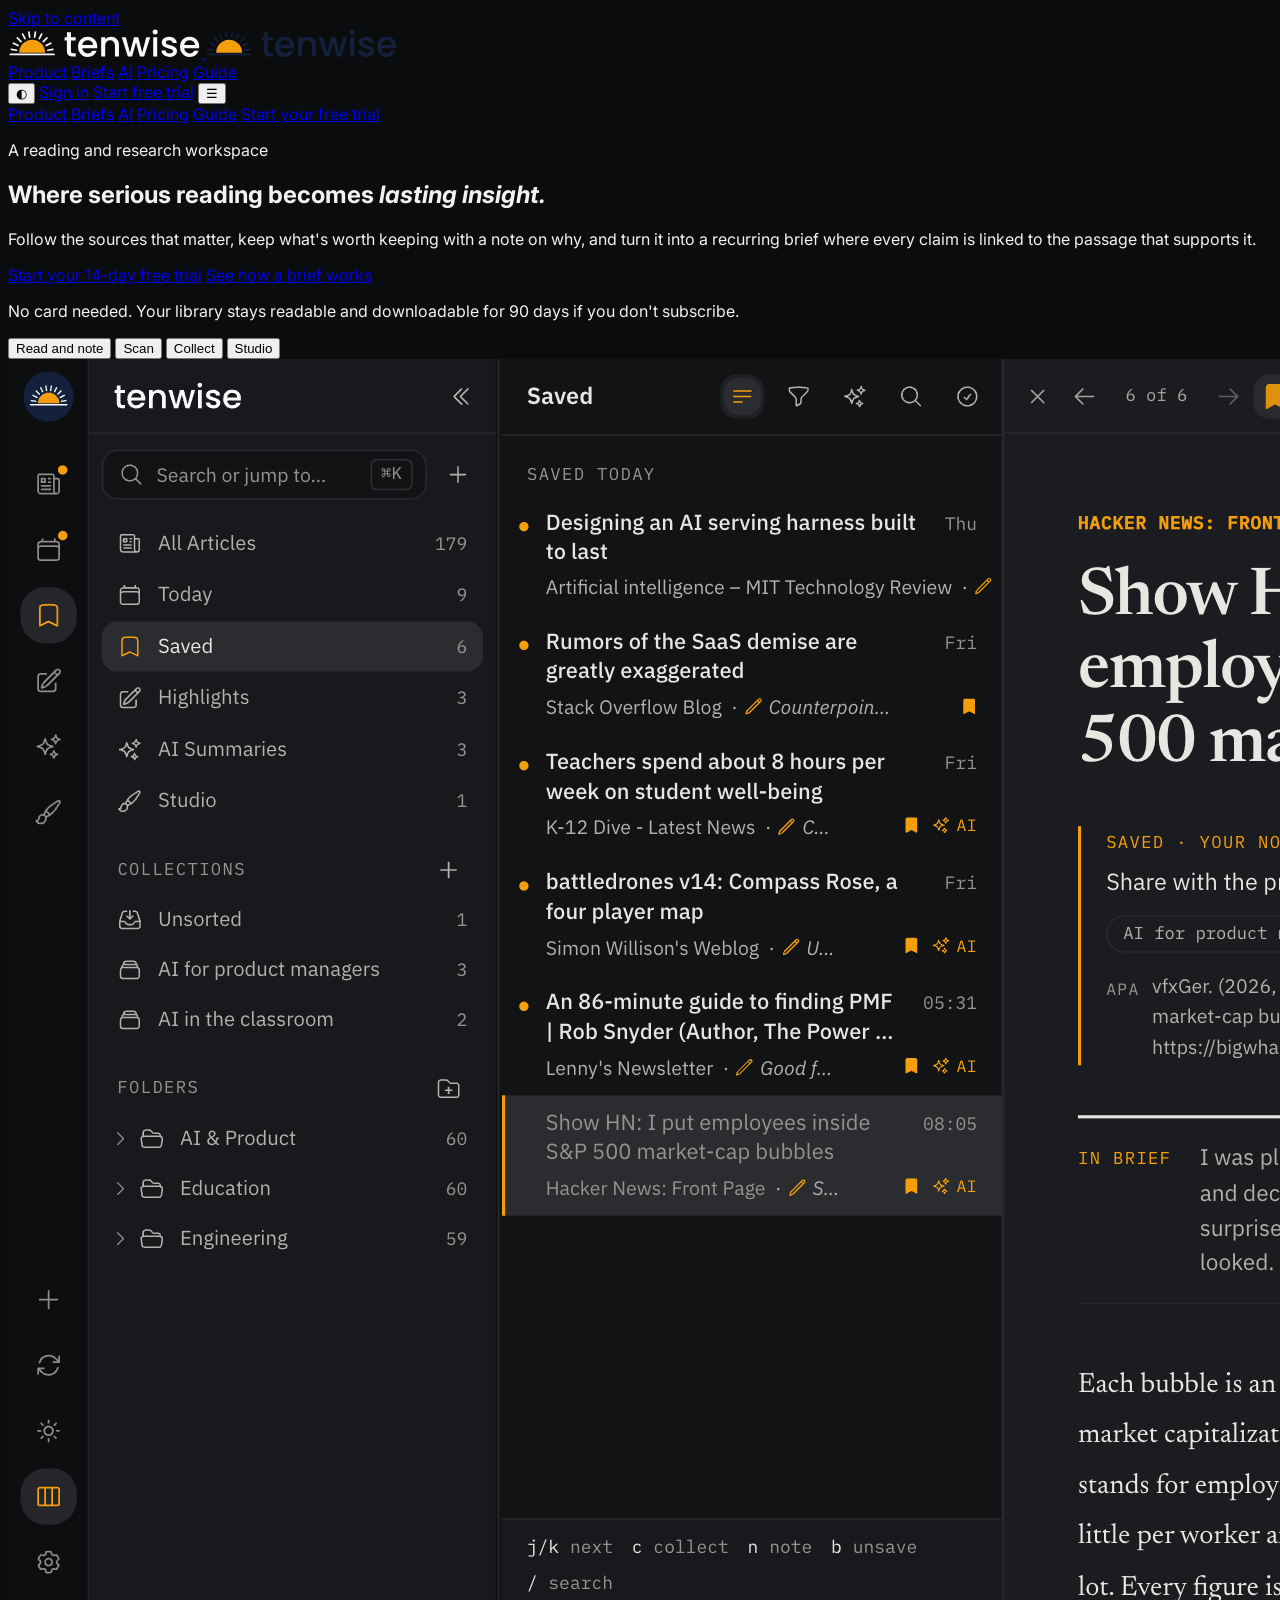
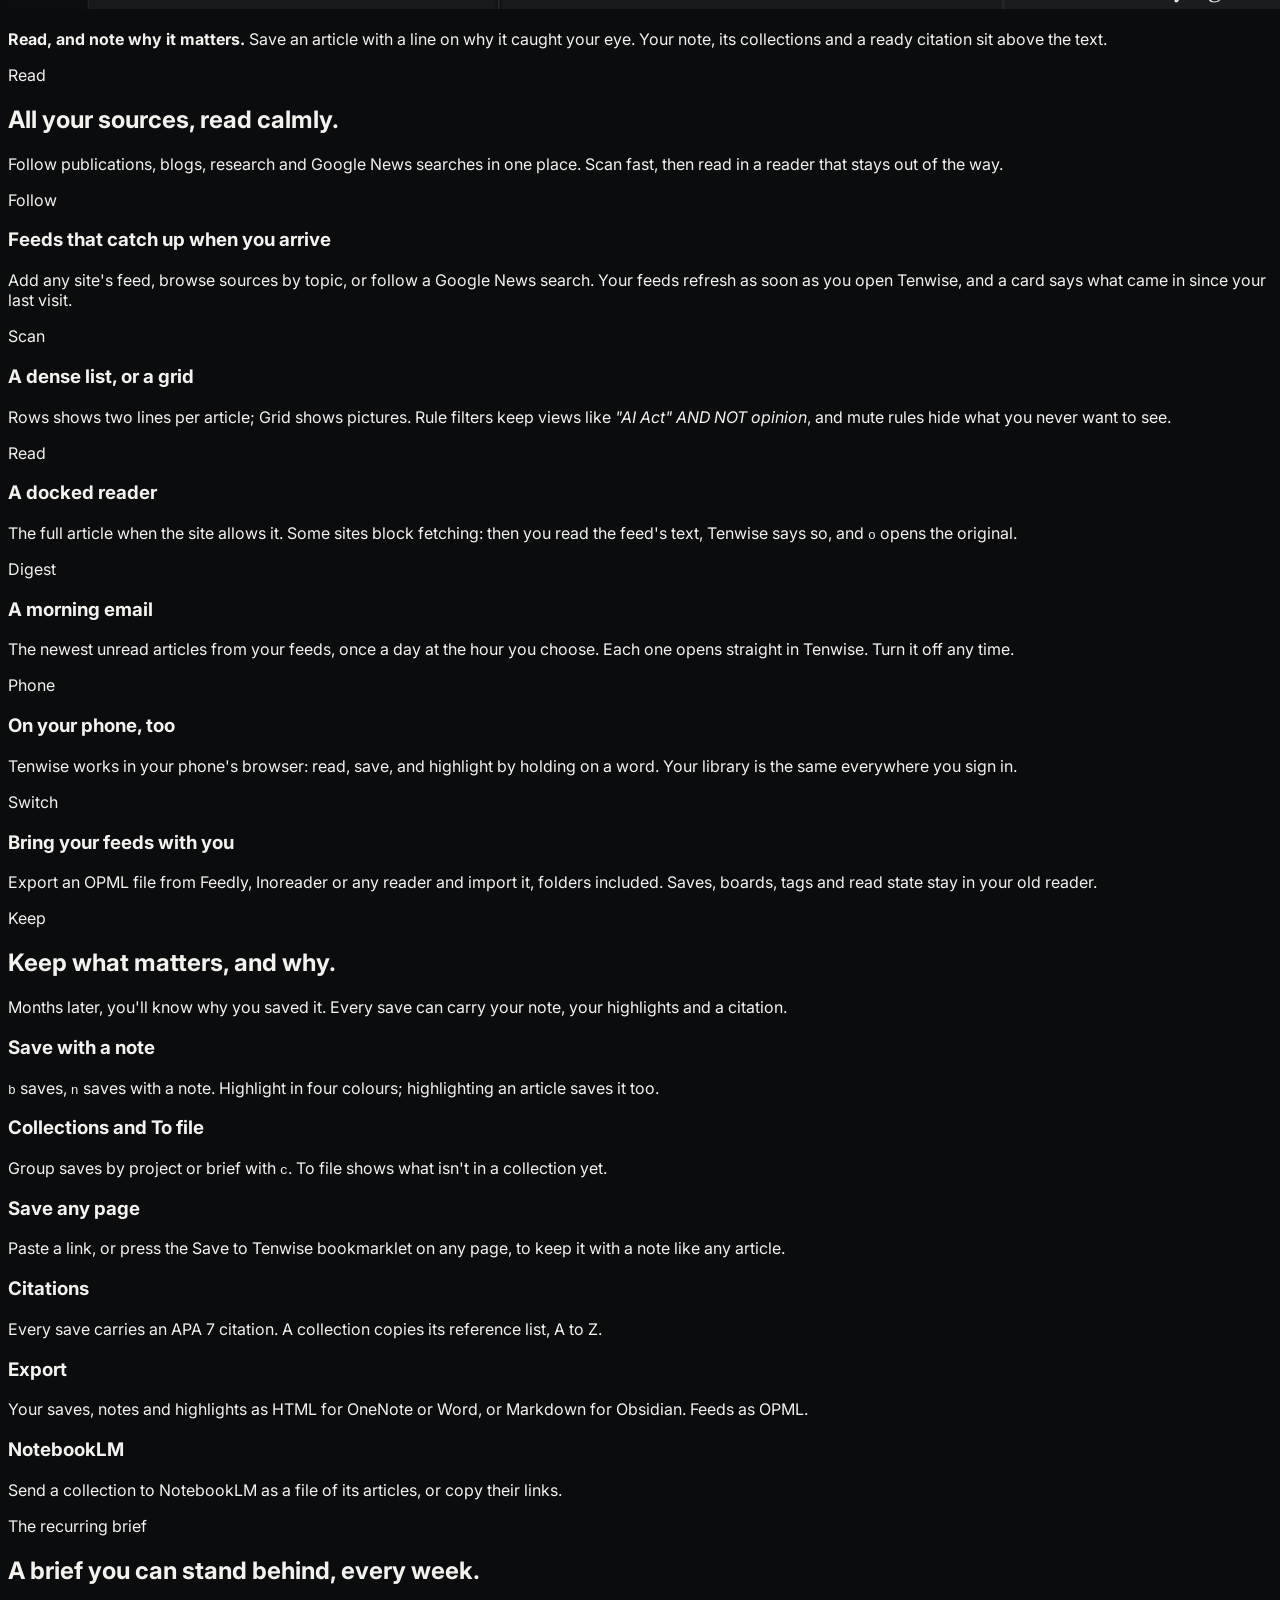
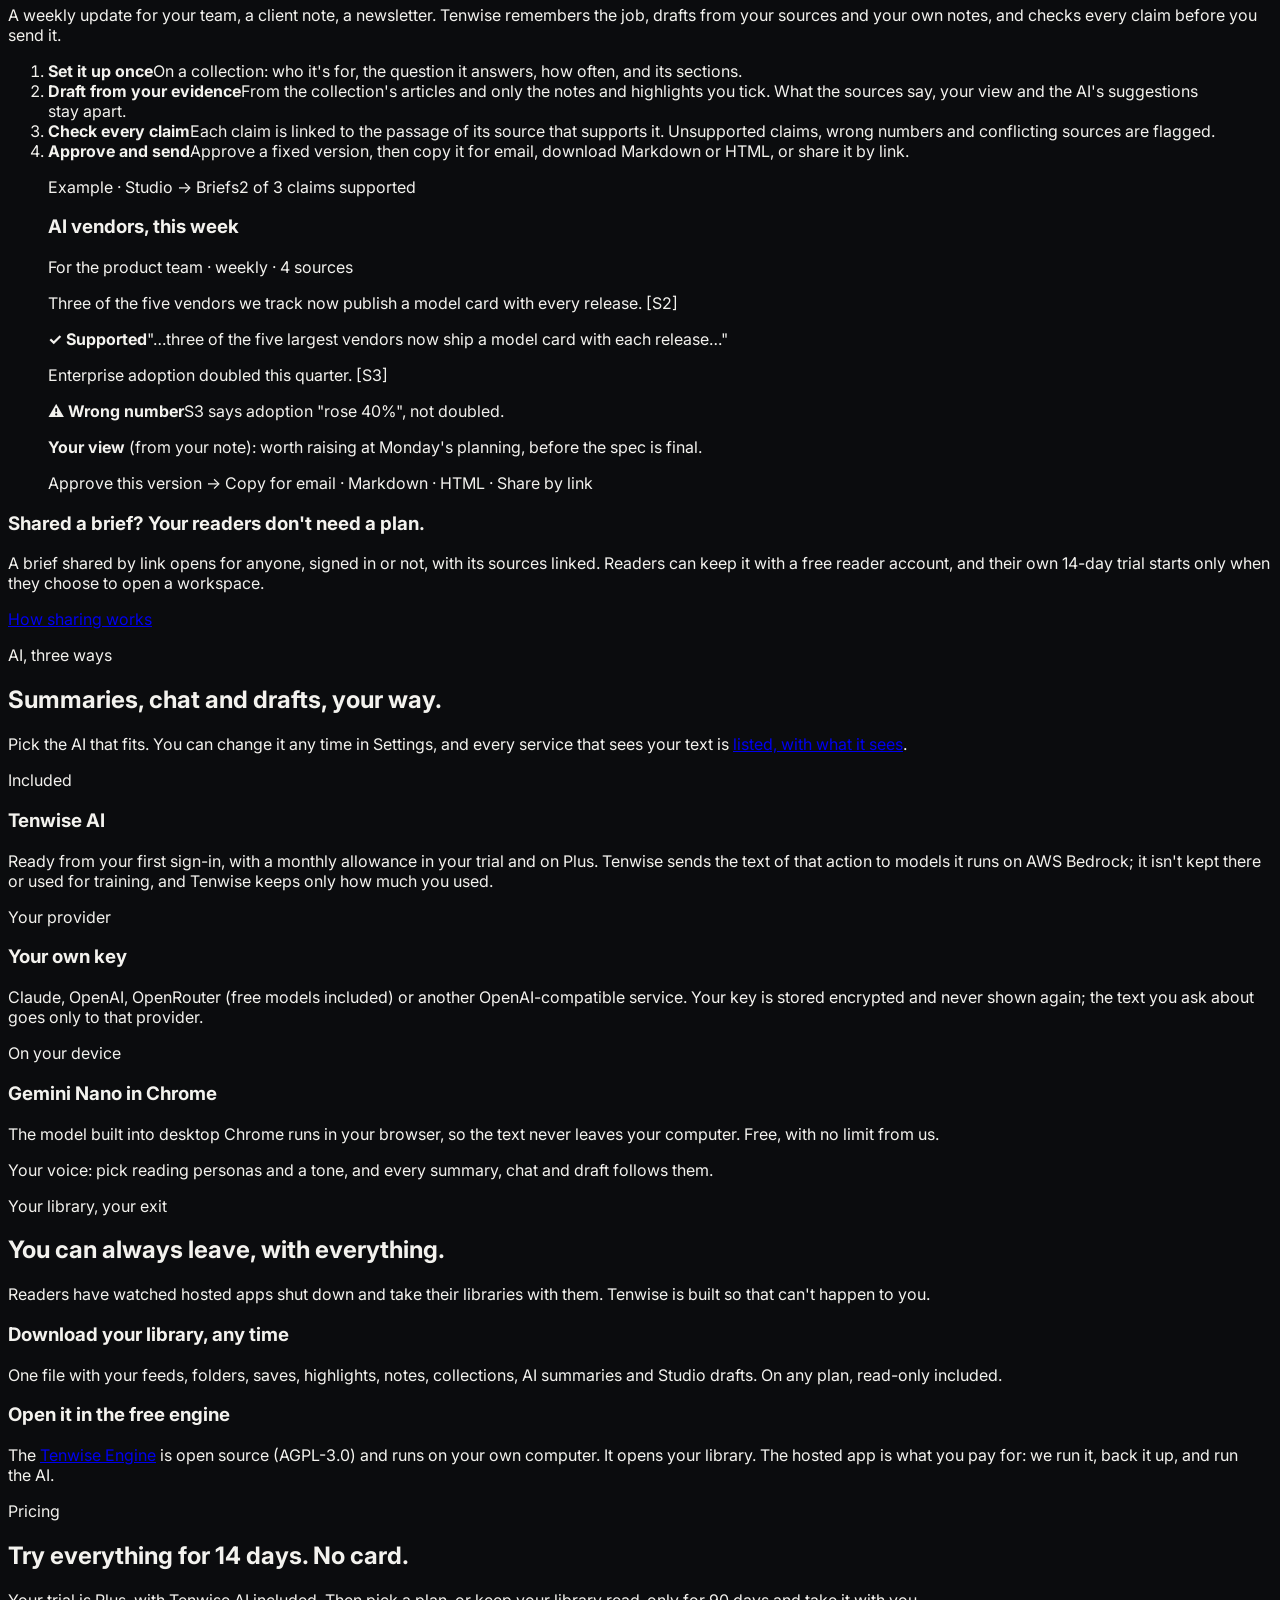
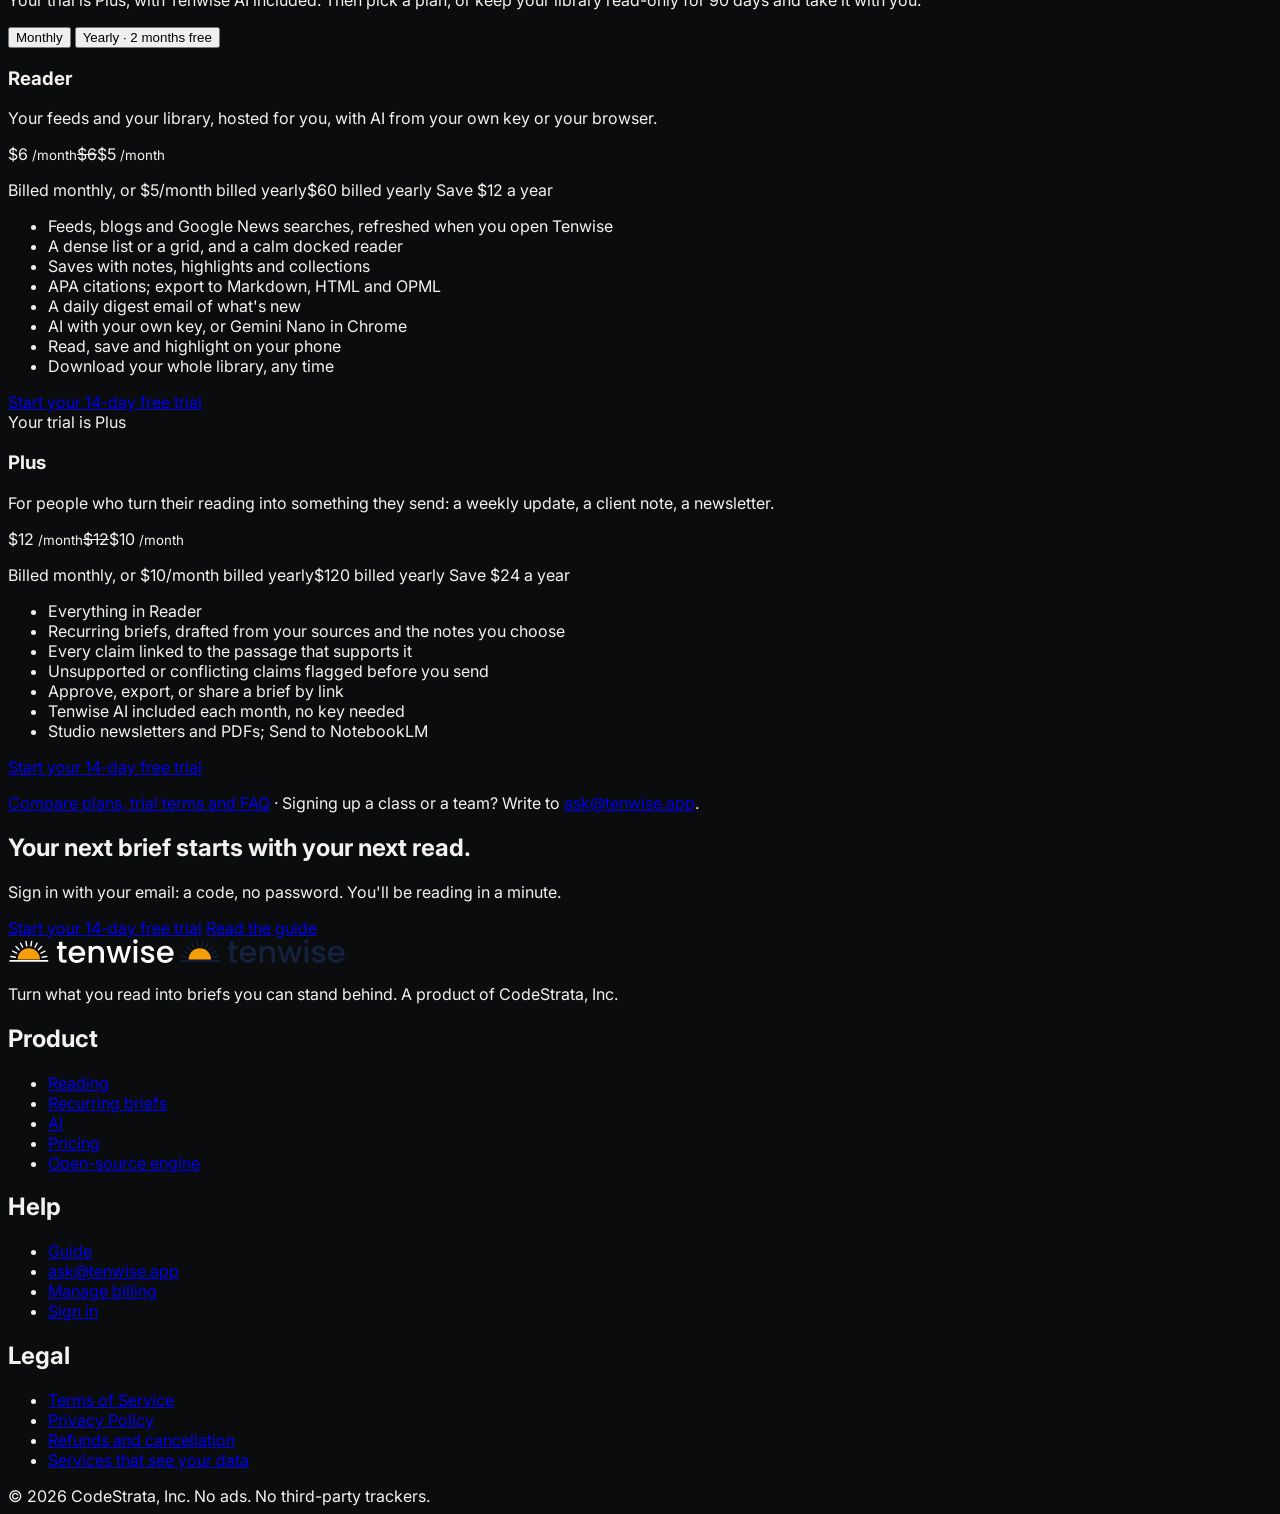
==== public/index.html @ 6a55704f "Merge pull request #39 from Tenwise/feat/ux-4-reader-price-6 Pricing: Reader back to $6 a month or $" ====
<!DOCTYPE html>
<html lang="en">
<head>
  <meta charset="UTF-8">
  <meta name="viewport" content="width=device-width, initial-scale=1.0">
  <title>Tenwise · Where serious reading becomes lasting insight</title>
  <meta name="description" content="Tenwise is a reading and research workspace. Follow your sources, keep what matters with notes and highlights, and turn it into a recurring brief where every claim is linked to the passage that supports it. 14-day free trial, no card.">
  <meta name="author" content="CodeStrata, Inc.">
  <meta property="og:type" content="website">
  <meta property="og:url" content="https://tenwise.app/">
  <meta property="og:title" content="Tenwise · Where serious reading becomes lasting insight">
  <meta property="og:description" content="Follow your sources, keep what matters, and send a brief where every claim is checked against its source.">
  <meta property="og:image" content="https://tenwise.app/assets/images/screenshots/01-saved-reader-dark.png">
  <meta name="twitter:card" content="summary_large_image">
  <link rel="icon" type="image/svg+xml" href="/assets/images/brand/tenwise-icon.svg">
  <link rel="apple-touch-icon" href="/assets/images/brand/tenwise-icon-square.svg">
  <link rel="preload" href="/assets/fonts/inter.woff2" as="font" type="font/woff2" crossorigin>
  <link rel="preload" href="/assets/fonts/newsreader.woff2" as="font" type="font/woff2" crossorigin>
  <link rel="stylesheet" href="/assets/css/styles.css">
  <script>
    // The visitor's theme, before the first paint (assets/js/main.js keeps it).
    try { if (localStorage.getItem('tenwise-theme') === 'light') document.documentElement.classList.add('light'); } catch (e) { /* storage blocked */ }
  </script>
</head>
<body>
<!-- site:header -->
<a class="skip" href="#main">Skip to content</a>
<header class="site-header">
  <div class="wrap">
    <a class="brand" href="/" aria-label="Tenwise home">
      <img class="logo-dark" src="/assets/images/brand/tenwise-wordmark-dark.svg" alt="Tenwise" width="193" height="30">
      <img class="logo-light" src="/assets/images/brand/tenwise-wordmark-light.svg" alt="Tenwise" width="193" height="30">
    </a>
    <nav class="site-nav" aria-label="Main">
      <a href="/#read">Product</a>
      <a href="/#briefs">Briefs</a>
      <a href="/#ai">AI</a>
      <a href="/pricing/">Pricing</a>
      <a href="/docs/">Guide</a>
    </nav>
    <div class="header-actions">
      <button type="button" class="theme-toggle" data-theme-toggle aria-label="Switch between light and dark">◐</button>
      <a class="signin-link" href="/login">Sign in</a>
      <a class="btn btn-primary btn-sm" href="/login?ref=site-header">Start free trial</a>
      <button type="button" class="menu-toggle" data-menu-toggle aria-controls="mobile-nav" aria-expanded="false" aria-label="Menu">☰</button>
    </div>
  </div>
  <nav id="mobile-nav" class="mobile-nav" aria-label="Menu">
    <a href="/#read">Product</a>
    <a href="/#briefs">Briefs</a>
    <a href="/#ai">AI</a>
    <a href="/pricing/">Pricing</a>
    <a href="/docs/">Guide</a>
    <a class="btn btn-primary" href="/login?ref=site-menu">Start your free trial</a>
  </nav>
</header>
<!-- /site:header -->

<main id="main">
  <!-- ============================== Hero ============================== -->
  <section class="hero center">
    <div class="wrap">
      <p class="eyebrow">A reading and research workspace</p>
      <h1>Where serious reading becomes <em>lasting insight.</em></h1>
      <p class="lede">Follow the sources that matter, keep what's worth keeping with a note on why, and turn it into a recurring brief where every claim is linked to the passage that supports it.</p>
      <div class="hero-ctas">
        <a class="btn btn-primary btn-lg" href="/login?ref=site-hero">Start your 14-day free trial</a>
        <a class="btn btn-ghost btn-lg" href="#briefs">See how a brief works</a>
      </div>
      <p class="hero-note">No card needed. Your library stays readable and downloadable for 90 days if you don't subscribe.</p>

      <div class="showcase">
        <div class="showcase-tabs" role="tablist" aria-label="Screens from Tenwise">
          <button type="button" class="showcase-tab" role="tab" aria-selected="true" aria-controls="showcase-panel" data-src="/assets/images/screenshots/01-saved-reader-dark.png" data-alt="The Tenwise reader: a saved article with your note, its collection and its APA citation above the text" data-title="Read, and note why it matters." data-desc="Save an article with a line on why it caught your eye. Your note, its collections and a ready citation sit above the text.">Read and note</button>
          <button type="button" class="showcase-tab" role="tab" aria-selected="false" aria-controls="showcase-panel" data-src="/assets/images/screenshots/02-rows-reader-dark.png" data-alt="The article list in Rows view, with the reader docked beside it" data-title="Scan every source in one dense list." data-desc="Two lines per article under day headings, with the reader docked beside the list. Keyboard first: j and k to move, b to save.">Scan</button>
          <button type="button" class="showcase-tab" role="tab" aria-selected="false" aria-controls="showcase-panel" data-src="/assets/images/screenshots/03-collection-dark.png" data-alt="A collection of saved articles with notes, ready to cite" data-title="Collect evidence for what you're working on." data-desc="A collection groups saves for a project or a brief, with a reference list you can copy and a Markdown download.">Collect</button>
          <button type="button" class="showcase-tab" role="tab" aria-selected="false" aria-controls="showcase-panel" data-src="/assets/images/screenshots/04-studio-dark.png" data-alt="Studio: a newsletter in Markdown beside its typeset preview" data-title="Write it up in Studio." data-desc="Draft in Markdown beside a typeset preview, then export Markdown, Word, a PNG or a PDF with real text.">Studio</button>
        </div>
        <div id="showcase-panel" class="showcase-frame" role="tabpanel">
          <img id="showcase-image" src="/assets/images/screenshots/01-saved-reader-dark.png" alt="The Tenwise reader: a saved article with your note, its collection and its APA citation above the text" width="2000" height="1250">
        </div>
        <p id="showcase-caption" class="showcase-caption"><strong>Read, and note why it matters.</strong> Save an article with a line on why it caught your eye. Your note, its collections and a ready citation sit above the text.</p>
      </div>
    </div>
  </section>

  <!-- ============================== Read ============================== -->
  <section id="read" class="section section-alt">
    <div class="wrap">
      <p class="eyebrow">Read</p>
      <h2 class="section-title">All your sources, read calmly.</h2>
      <p class="section-lede">Follow publications, blogs, research and Google News searches in one place. Scan fast, then read in a reader that stays out of the way.</p>
      <div class="grid grid-3 reveal">
        <div class="card">
          <span class="tag">Follow</span>
          <h3>Feeds that catch up when you arrive</h3>
          <p>Add any site's feed, browse sources by topic, or follow a Google News search. Your feeds refresh as soon as you open Tenwise, and a card says what came in since your last visit.</p>
        </div>
        <div class="card">
          <span class="tag">Scan</span>
          <h3>A dense list, or a grid</h3>
          <p>Rows shows two lines per article; Grid shows pictures. Rule filters keep views like <em>"AI Act" AND NOT opinion</em>, and mute rules hide what you never want to see.</p>
        </div>
        <div class="card">
          <span class="tag">Read</span>
          <h3>A docked reader</h3>
          <p>The full article when the site allows it. Some sites block fetching: then you read the feed's text, Tenwise says so, and <kbd>o</kbd> opens the original.</p>
        </div>
        <div class="card">
          <span class="tag">Digest</span>
          <h3>A morning email</h3>
          <p>The newest unread articles from your feeds, once a day at the hour you choose. Each one opens straight in Tenwise. Turn it off any time.</p>
        </div>
        <div class="card">
          <span class="tag">Phone</span>
          <h3>On your phone, too</h3>
          <p>Tenwise works in your phone's browser: read, save, and highlight by holding on a word. Your library is the same everywhere you sign in.</p>
        </div>
        <div class="card">
          <span class="tag">Switch</span>
          <h3>Bring your feeds with you</h3>
          <p>Export an OPML file from Feedly, Inoreader or any reader and import it, folders included. Saves, boards, tags and read state stay in your old reader.</p>
        </div>
      </div>
    </div>
  </section>

  <!-- ============================== Keep ============================== -->
  <section id="keep" class="section">
    <div class="wrap">
      <p class="eyebrow">Keep</p>
      <h2 class="section-title">Keep what matters, and why.</h2>
      <p class="section-lede">Months later, you'll know why you saved it. Every save can carry your note, your highlights and a citation.</p>
      <div class="grid grid-3 reveal">
        <div class="card">
          <h3>Save with a note</h3>
          <p><kbd>b</kbd> saves, <kbd>n</kbd> saves with a note. Highlight in four colours; highlighting an article saves it too.</p>
        </div>
        <div class="card">
          <h3>Collections and To file</h3>
          <p>Group saves by project or brief with <kbd>c</kbd>. To file shows what isn't in a collection yet.</p>
        </div>
        <div class="card">
          <h3>Save any page</h3>
          <p>Paste a link, or press the Save to Tenwise bookmarklet on any page, to keep it with a note like any article.</p>
        </div>
        <div class="card">
          <h3>Citations</h3>
          <p>Every save carries an APA 7 citation. A collection copies its reference list, A to Z.</p>
        </div>
        <div class="card">
          <h3>Export</h3>
          <p>Your saves, notes and highlights as HTML for OneNote or Word, or Markdown for Obsidian. Feeds as OPML.</p>
        </div>
        <div class="card">
          <h3>NotebookLM</h3>
          <p>Send a collection to NotebookLM as a file of its articles, or copy their links.</p>
        </div>
      </div>
    </div>
  </section>

  <!-- ============================== Briefs ============================== -->
  <section id="briefs" class="section section-alt">
    <div class="wrap">
      <div class="split">
        <div>
          <p class="eyebrow">The recurring brief</p>
          <h2 class="section-title">A brief you can stand behind, every week.</h2>
          <p class="section-lede">A weekly update for your team, a client note, a newsletter. Tenwise remembers the job, drafts from your sources and your own notes, and checks every claim before you send it.</p>
          <ol class="steps">
            <li><strong>Set it up once</strong><span>On a collection: who it's for, the question it answers, how often, and its sections.</span></li>
            <li><strong>Draft from your evidence</strong><span>From the collection's articles and only the notes and highlights you tick. What the sources say, your view and the AI's suggestions stay apart.</span></li>
            <li><strong>Check every claim</strong><span>Each claim is linked to the passage of its source that supports it. Unsupported claims, wrong numbers and conflicting sources are flagged.</span></li>
            <li><strong>Approve and send</strong><span>Approve a fixed version, then copy it for email, download Markdown or HTML, or share it by link.</span></li>
          </ol>
        </div>
        <figure class="brief-demo reveal" aria-label="An example brief, after its claims were checked">
          <header><span>Example · Studio → Briefs</span><span class="pill">2 of 3 claims supported</span></header>
          <div class="brief-body">
            <h3>AI vendors, this week</h3>
            <p class="meta">For the product team · weekly · 4 sources</p>
            <div class="claim ok">
              <p>Three of the five vendors we track now publish a model card with every release. <span class="src">[S2]</span></p>
              <p class="check"><b>✓ Supported</b><span class="quote">"…three of the five largest vendors now ship a model card with each release…"</span></p>
            </div>
            <div class="claim flag">
              <p>Enterprise adoption doubled this quarter. <span class="src">[S3]</span></p>
              <p class="check"><b>⚠ Wrong number</b><span>S3 says adoption "rose 40%", not doubled.</span></p>
            </div>
            <div class="claim view">
              <p><strong>Your view</strong> (from your note): worth raising at Monday's planning, before the spec is final.</p>
            </div>
          </div>
          <footer>Approve this version → Copy for email · Markdown · HTML · Share by link</footer>
        </figure>
      </div>

      <div class="callout reveal mt-xl">
        <div>
          <h3>Shared a brief? Your readers don't need a plan.</h3>
          <p>A brief shared by link opens for anyone, signed in or not, with its sources linked. Readers can keep it with a free reader account, and their own 14-day trial starts only when they choose to open a workspace.</p>
        </div>
        <a class="btn btn-ghost" href="/docs/#briefs">How sharing works</a>
      </div>
    </div>
  </section>

  <!-- ============================== AI ============================== -->
  <section id="ai" class="section">
    <div class="wrap">
      <p class="eyebrow">AI, three ways</p>
      <h2 class="section-title">Summaries, chat and drafts, your way.</h2>
      <p class="section-lede">Pick the AI that fits. You can change it any time in Settings, and every service that sees your text is <a href="/docs/services/">listed, with what it sees</a>.</p>
      <div class="grid grid-3 reveal">
        <div class="card">
          <span class="tag">Included</span>
          <h3>Tenwise AI</h3>
          <p>Ready from your first sign-in, with a monthly allowance in your trial and on Plus. Tenwise sends the text of that action to models it runs on AWS Bedrock; it isn't kept there or used for training, and Tenwise keeps only how much you used.</p>
        </div>
        <div class="card">
          <span class="tag">Your provider</span>
          <h3>Your own key</h3>
          <p>Claude, OpenAI, OpenRouter (free models included) or another OpenAI-compatible service. Your key is stored encrypted and never shown again; the text you ask about goes only to that provider.</p>
        </div>
        <div class="card">
          <span class="tag">On your device</span>
          <h3>Gemini Nano in Chrome</h3>
          <p>The model built into desktop Chrome runs in your browser, so the text never leaves your computer. Free, with no limit from us.</p>
        </div>
      </div>
      <p class="muted small mt-sm">Your voice: pick reading personas and a tone, and every summary, chat and draft follows them.</p>
    </div>
  </section>

  <!-- ============================== Exit ============================== -->
  <section id="exit" class="section section-alt">
    <div class="wrap">
      <div class="split">
        <div>
          <p class="eyebrow">Your library, your exit</p>
          <h2 class="section-title">You can always leave, with everything.</h2>
          <p class="section-lede">Readers have watched hosted apps shut down and take their libraries with them. Tenwise is built so that can't happen to you.</p>
        </div>
        <div class="grid reveal">
          <div class="card">
            <h3>Download your library, any time</h3>
            <p>One file with your feeds, folders, saves, highlights, notes, collections, AI summaries and Studio drafts. On any plan, read-only included.</p>
          </div>
          <div class="card">
            <h3>Open it in the free engine</h3>
            <p>The <a href="https://github.com/Tenwise/tenwise-engine">Tenwise Engine</a> is open source (AGPL-3.0) and runs on your own computer. It opens your library. The hosted app is what you pay for: we run it, back it up, and run the AI.</p>
          </div>
        </div>
      </div>
    </div>
  </section>

  <!-- ============================== Pricing ============================== -->
  <section id="pricing" class="section">
    <div class="wrap center">
      <p class="eyebrow">Pricing</p>
      <h2 class="section-title">Try everything for 14 days. No card.</h2>
      <p class="section-lede">Your trial is Plus, with Tenwise AI included. Then pick a plan, or keep your library read-only for 90 days and take it with you.</p>
<!-- site:plans ref="site-home" -->
      <div class="center"><div class="billing-switch" role="group" aria-label="Billing period">
        <button type="button" data-period="monthly" aria-pressed="false">Monthly</button>
        <button type="button" data-period="annual" aria-pressed="true">Yearly · 2 months free</button>
      </div></div>
      <div class="plans">
        <article class="plan" id="plan-reader">
          <h3>Reader</h3>
          <p class="for">Your feeds and your library, hosted for you, with AI from your own key or your browser.</p>
          <p class="price"><span class="price-monthly">$6<small> /month</small></span><span class="price-annual"><s class="was">$6</s>$5<small> /month</small></span></p>
          <p class="price-note"><span class="price-monthly">Billed monthly, or $5/month billed yearly</span><span class="price-annual">$60 billed yearly <span class="save">Save $12 a year</span></span></p>
          <ul>
            <li>Feeds, blogs and Google News searches, refreshed when you open Tenwise</li>
            <li>A dense list or a grid, and a calm docked reader</li>
            <li>Saves with notes, highlights and collections</li>
            <li>APA citations; export to Markdown, HTML and OPML</li>
            <li>A daily digest email of what's new</li>
            <li>AI with your own key, or Gemini Nano in Chrome</li>
            <li>Read, save and highlight on your phone</li>
            <li>Download your whole library, any time</li>
          </ul>
          <a class="btn btn-ghost" href="/login?ref=site-home-reader">Start your 14-day free trial</a>
        </article>
        <article class="plan featured" id="plan-plus">
          <span class="badge">Your trial is Plus</span>
          <h3>Plus</h3>
          <p class="for">For people who turn their reading into something they send: a weekly update, a client note, a newsletter.</p>
          <p class="price"><span class="price-monthly">$12<small> /month</small></span><span class="price-annual"><s class="was">$12</s>$10<small> /month</small></span></p>
          <p class="price-note"><span class="price-monthly">Billed monthly, or $10/month billed yearly</span><span class="price-annual">$120 billed yearly <span class="save">Save $24 a year</span></span></p>
          <ul>
            <li class="plus-all">Everything in Reader</li>
            <li>Recurring briefs, drafted from your sources and the notes you choose</li>
            <li>Every claim linked to the passage that supports it</li>
            <li>Unsupported or conflicting claims flagged before you send</li>
            <li>Approve, export, or share a brief by link</li>
            <li>Tenwise AI included each month, no key needed</li>
            <li>Studio newsletters and PDFs; Send to NotebookLM</li>
          </ul>
          <a class="btn btn-primary" href="/login?ref=site-home-plus">Start your 14-day free trial</a>
        </article>
      </div>
<!-- /site:plans -->
      <p class="pricing-foot"><a href="/pricing/">Compare plans, trial terms and FAQ</a> · Signing up a class or a team? Write to <a href="mailto:ask@tenwise.app">ask@tenwise.app</a>.</p>
    </div>
  </section>

  <!-- ============================== Close ============================== -->
  <section class="section section-alt">
    <div class="wrap center narrow">
      <h2 class="section-title">Your next brief starts with your next read.</h2>
      <p class="section-lede">Sign in with your email: a code, no password. You'll be reading in a minute.</p>
      <div class="hero-ctas">
        <a class="btn btn-primary btn-lg" href="/login?ref=site-close">Start your 14-day free trial</a>
        <a class="btn btn-ghost btn-lg" href="/docs/">Read the guide</a>
      </div>
    </div>
  </section>
</main>

<!-- site:footer -->
<footer class="site-footer">
  <div class="wrap">
    <div class="footer-grid">
      <div class="footer-brand">
        <img class="logo-dark" src="/assets/images/brand/tenwise-wordmark-dark.svg" alt="Tenwise" width="167" height="26">
        <img class="logo-light" src="/assets/images/brand/tenwise-wordmark-light.svg" alt="Tenwise" width="167" height="26">
        <p>Turn what you read into briefs you can stand behind. A product of CodeStrata, Inc.</p>
      </div>
      <div>
        <h2>Product</h2>
        <ul>
          <li><a href="/#read">Reading</a></li>
          <li><a href="/#briefs">Recurring briefs</a></li>
          <li><a href="/#ai">AI</a></li>
          <li><a href="/pricing/">Pricing</a></li>
          <li><a href="https://github.com/Tenwise/tenwise-engine">Open-source engine</a></li>
        </ul>
      </div>
      <div>
        <h2>Help</h2>
        <ul>
          <li><a href="/docs/">Guide</a></li>
          <li><a href="mailto:ask@tenwise.app">ask@tenwise.app</a></li>
          <li><a href="/billing">Manage billing</a></li>
          <li><a href="/login">Sign in</a></li>
        </ul>
      </div>
      <div>
        <h2>Legal</h2>
        <ul>
          <li><a href="/terms/">Terms of Service</a></li>
          <li><a href="/privacy/">Privacy Policy</a></li>
          <li><a href="/refunds/">Refunds and cancellation</a></li>
          <li><a href="/docs/services/">Services that see your data</a></li>
        </ul>
      </div>
    </div>
    <div class="footer-base">
      <span>© 2026 CodeStrata, Inc.</span>
      <span>No ads. No third-party trackers.</span>
    </div>
  </div>
</footer>
<!-- /site:footer -->
<script src="/assets/js/main.js"></script>
</body>
</html>
---- assets/css/styles.css ----
/* ===== Tenwise — Elevated Editorial & Enterprise Design System ===== */
@import url('https://fonts.googleapis.com/css2?family=Inter:wght@300;400;500;600;700&family=Newsreader:ital,opsz,wght@0,6..72,400;0,6..72,500;1,6..72,400&display=swap');

:root {
  /* Default Dark Theme: Deep, calm obsidian & warm sunrise amber */
  --bg-primary: #0b0c0e;
  --bg-secondary: #121418;
  --bg-tertiary: #181b20;
  --bg-elevated: rgba(24, 27, 32, 0.7);
  --bg-glass: rgba(18, 20, 24, 0.75);

  --text-primary: #f3f2ee;
  --text-secondary: #a6a49d;
  --text-muted: #6e6c66;

  --accent: #f59e0b;
  --accent-light: #fbbf24;
  --accent-soft: rgba(245, 158, 11, 0.12);
  --accent-border: rgba(245, 158, 11, 0.3);

  --border-subtle: rgba(255, 255, 255, 0.07);
  --border-strong: rgba(255, 255, 255, 0.14);

  --font-sans: 'Inter', -apple-system, BlinkMacSystemFont, 'Segoe UI', sans-serif;
  --font-serif: 'Newsreader', Georgia, serif;
}

html.light {
  /* Light Theme: Warm gallery ivory & deep executive navy */
  --bg-primary: #faf9f6;
  --bg-secondary: #ffffff;
  --bg-tertiary: #f2f0ea;
  --bg-elevated: rgba(255, 255, 255, 0.85);
  --bg-glass: rgba(250, 249, 246, 0.85);

  --text-primary: #0f172a;
  --text-secondary: #475569;
  --text-muted: #94a3b8;

  --accent: #d97706;
  --accent-light: #f59e0b;
  --accent-soft: rgba(217, 119, 6, 0.1);
  --accent-border: rgba(217, 119, 6, 0.25);

  --border-subtle: rgba(15, 23, 42, 0.08);
  --border-strong: rgba(15, 23, 42, 0.15);
}

* {
  box-sizing: border-box;
}

body {
  font-family: var(--font-sans);
  background-color: var(--bg-primary);
  color: var(--text-primary);
  overflow-x: hidden;
  transition: background-color 0.35s ease, color 0.35s ease;
  -webkit-font-smoothing: antialiased;
}

.font-serif-display {
  font-family: var(--font-serif);
  font-optical-sizing: auto;
}

h1, h2, h3, h4 {
  text-wrap: balance;
}

p, li {
  text-wrap: pretty;
}

/* Sticky Glass Navbar */
.nav-glass {
  background: var(--bg-glass);
  backdrop-filter: blur(20px);
  -webkit-backdrop-filter: blur(20px);
  border-bottom: 1px solid var(--border-subtle);
}

/* Living Ambient Sunrise Glow in Hero */
@keyframes pulseGlow {
  0%, 100% {
    transform: translate(-50%, 0) scale(1);
    opacity: 0.55;
  }
  50% {
    transform: translate(-48%, -12px) scale(1.08);
    opacity: 0.8;
  }
}

.ambient-sunrise {
  position: absolute;
  top: -120px;
  left: 50%;
  width: 960px;
  height: 520px;
  transform: translateX(-50%);
  background: radial-gradient(ellipse at center, rgba(245, 158, 11, 0.18) 0%, rgba(11, 59, 111, 0.12) 45%, transparent 75%);
  filter: blur(60px);
  pointer-events: none;
  z-index: 0;
  animation: pulseGlow 10s ease-in-out infinite;
}

html.light .ambient-sunrise {
  background: radial-gradient(ellipse at center, rgba(245, 158, 11, 0.16) 0%, rgba(11, 59, 111, 0.06) 50%, transparent 75%);
}

/* Scroll Reveal Animations */
.reveal {
  opacity: 0;
  transform: translateY(28px);
  transition: opacity 0.8s cubic-bezier(0.16, 1, 0.3, 1), transform 0.8s cubic-bezier(0.16, 1, 0.3, 1);
}

.reveal.is-visible {
  opacity: 1;
  transform: translateY(0);
}

.reveal-delay-1 { transition-delay: 0.1s; }
.reveal-delay-2 { transition-delay: 0.2s; }
.reveal-delay-3 { transition-delay: 0.3s; }

/* Elevated Surface Cards with Living Hover */
.surface-card {
  background: var(--bg-secondary);
  border: 1px solid var(--border-subtle);
  transition: transform 0.4s cubic-bezier(0.16, 1, 0.3, 1), border-color 0.4s ease, box-shadow 0.4s ease;
}

.surface-card:hover {
  transform: translateY(-4px);
  border-color: var(--border-strong);
  box-shadow: 0 24px 48px -12px rgba(0, 0, 0, 0.35);
}

html.light .surface-card:hover {
  box-shadow: 0 24px 48px -12px rgba(15, 23, 42, 0.08);
}

/* Auto-Play Tab Progress Bar */
.showcase-tab {
  position: relative;
  overflow: hidden;
  transition: all 0.3s ease;
}

.showcase-tab-progress {
  position: absolute;
  bottom: 0;
  left: 0;
  height: 2px;
  width: 0%;
  background: linear-gradient(90deg, #f59e0b, #fbbf24);
  transition: width 0.1s linear;
}

.showcase-tab.active {
  background: var(--bg-secondary);
  border-color: var(--accent-border);
  color: var(--text-primary);
}

/* Image Stage Transition */
.stage-image-transition {
  transition: opacity 0.45s cubic-bezier(0.16, 1, 0.3, 1), transform 0.45s cubic-bezier(0.16, 1, 0.3, 1);
}

.stage-image-switching {
  opacity: 0;
  transform: scale(0.985);
}

/* Animated Flow Line for Publisher Architecture */
@keyframes flowPulse {
  0% { background-position: 0% 50%; }
  100% { background-position: 200% 50%; }
}

.animated-flow-line {
  background: linear-gradient(90deg, rgba(245, 158, 11, 0.15), rgba(245, 158, 11, 0.8), rgba(245, 158, 11, 0.15));
  background-size: 200% 100%;
  animation: flowPulse 3.5s linear infinite;
}

/* Broadsheet Editorial Preview Card */
.broadsheet-preview {
  background: #fbfaf6;
  color: #181715;
  box-shadow: 0 28px 60px -15px rgba(0, 0, 0, 0.5), 0 0 0 1px rgba(0, 0, 0, 0.08);
  transition: transform 0.5s cubic-bezier(0.16, 1, 0.3, 1);
}

.broadsheet-preview:hover {
  transform: translateY(-6px) rotate(-0.3deg);
}

html.light .broadsheet-preview {
  box-shadow: 0 28px 60px -15px rgba(15, 23, 42, 0.14), 0 0 0 1px rgba(15, 23, 42, 0.1);
}

/* Primary CTA Button Sheen */
.btn-primary-glow {
  position: relative;
  overflow: hidden;
  transition: all 0.3s cubic-bezier(0.16, 1, 0.3, 1);
}

.btn-primary-glow:hover {
  transform: translateY(-1px);
  box-shadow: 0 12px 28px -6px rgba(245, 158, 11, 0.45);
}

/* Modal Backdrop */
.modal-backdrop {
  background-color: rgba(8, 9, 12, 0.78);
  backdrop-filter: blur(8px);
}
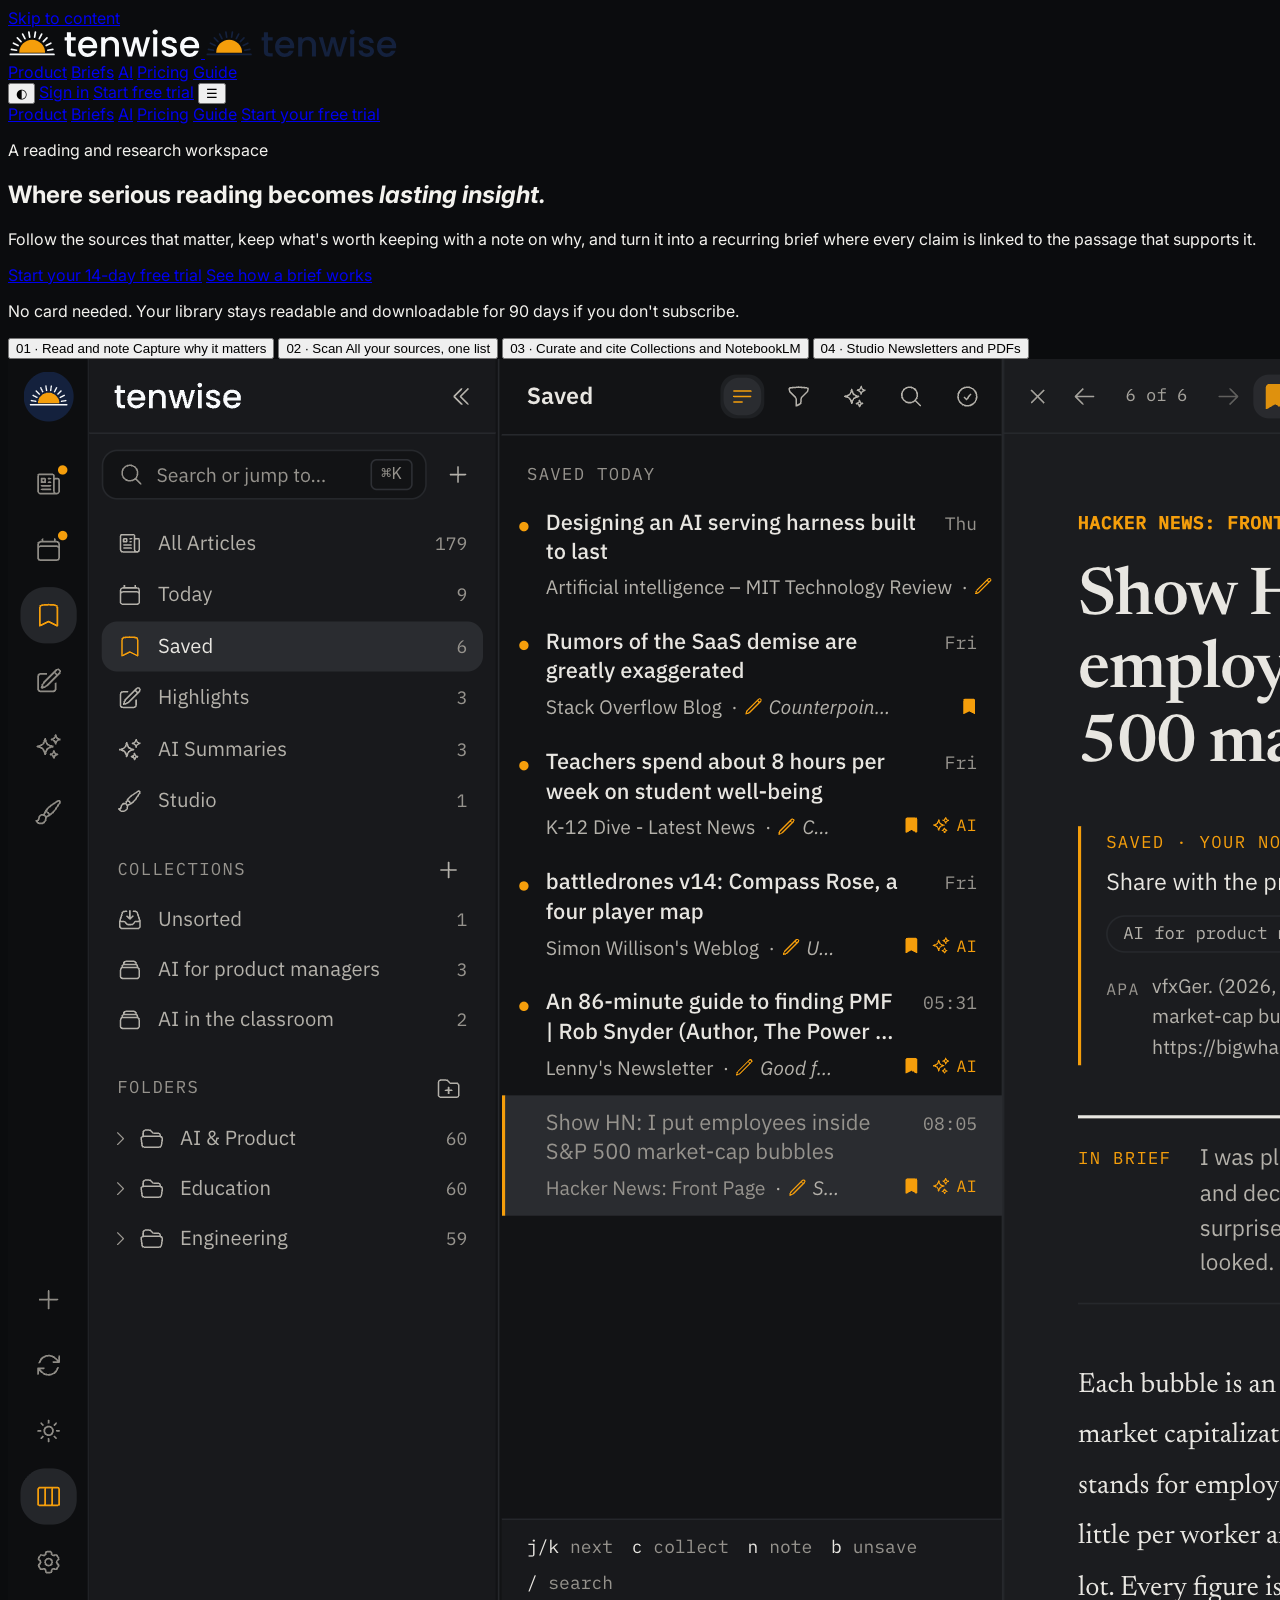
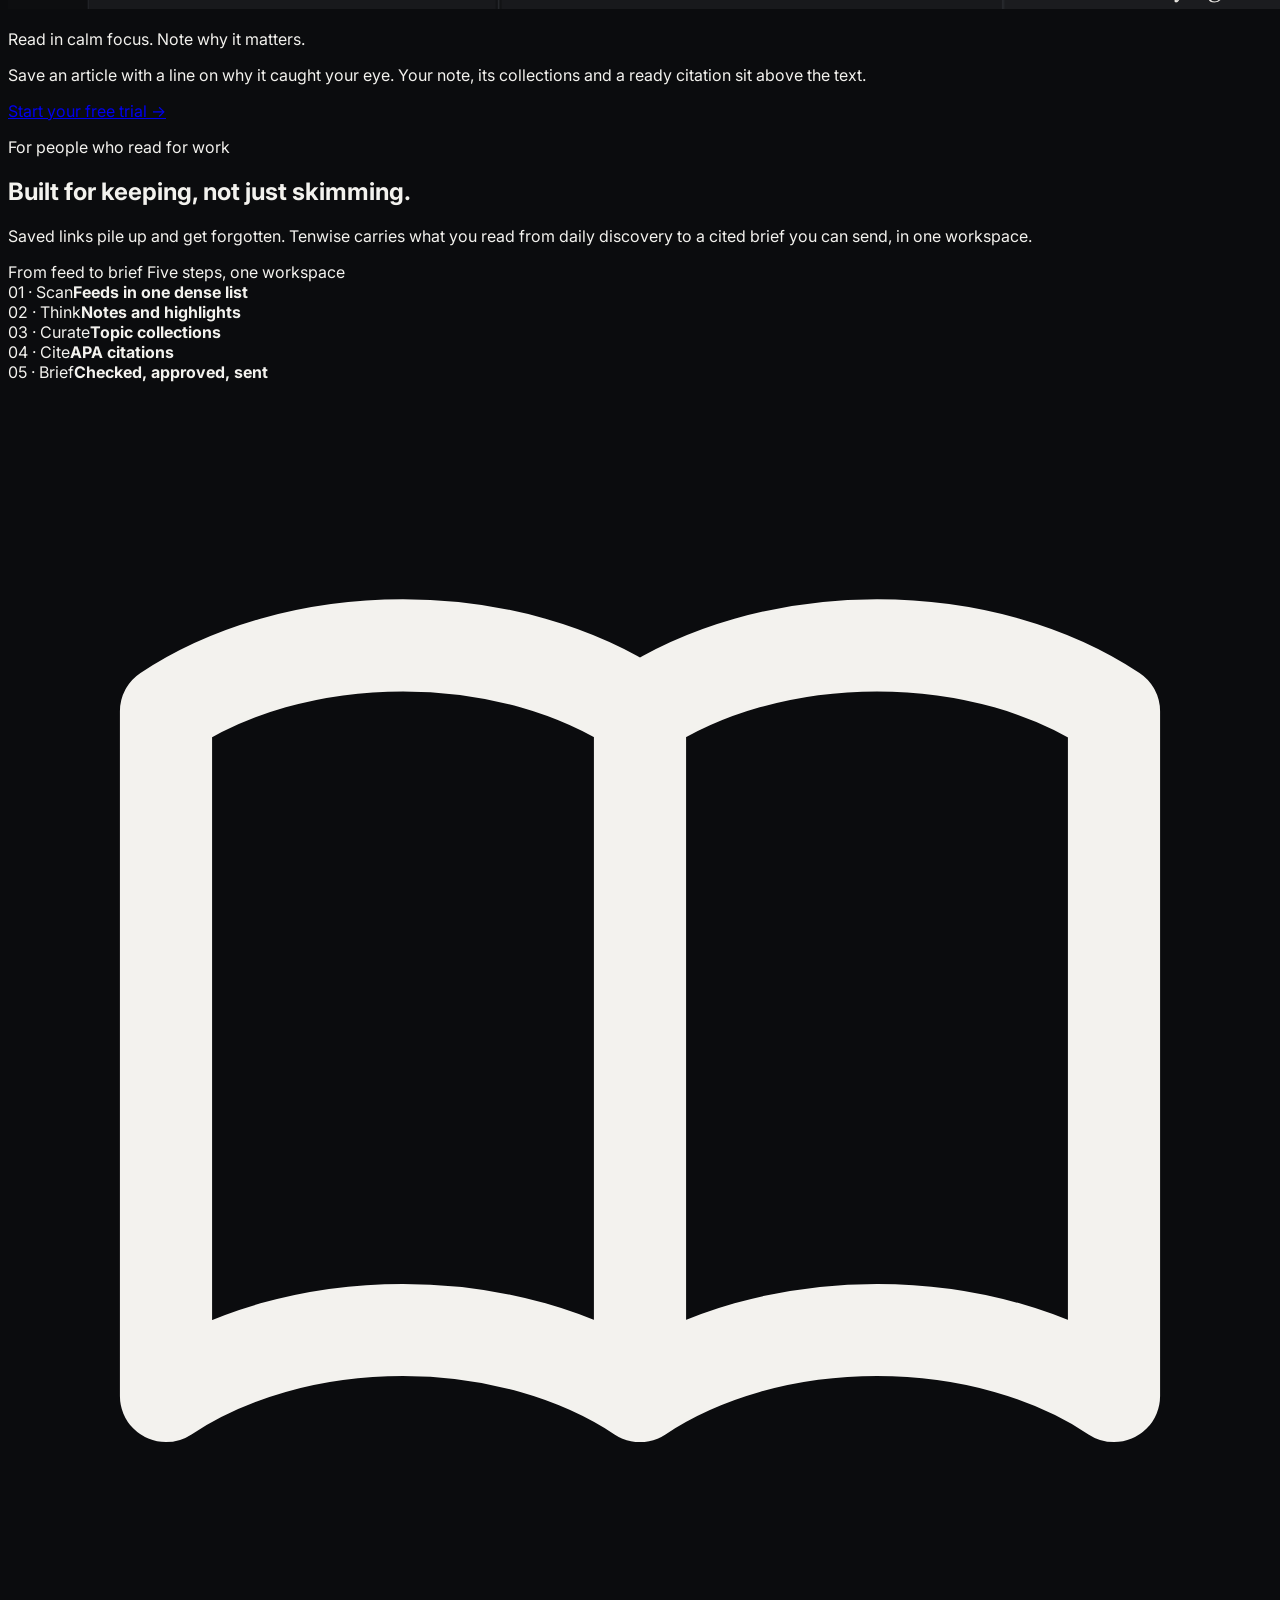
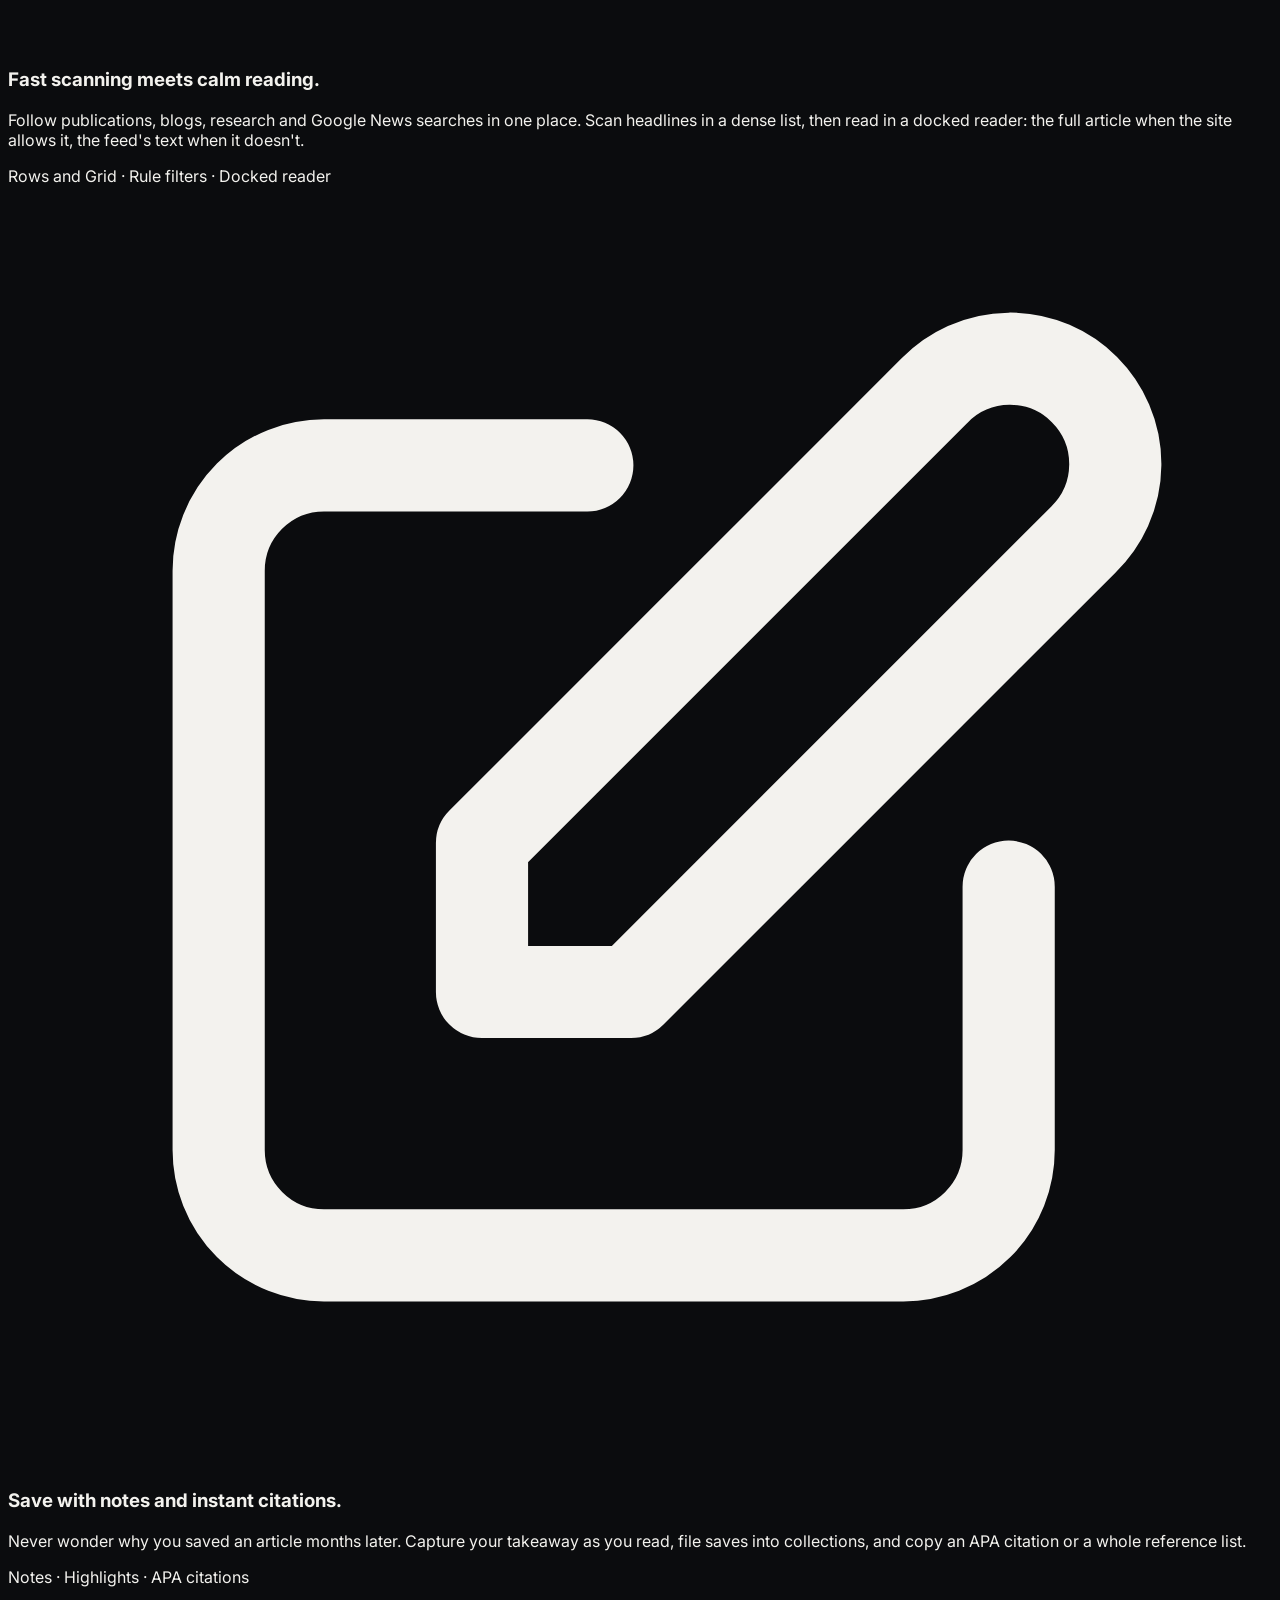
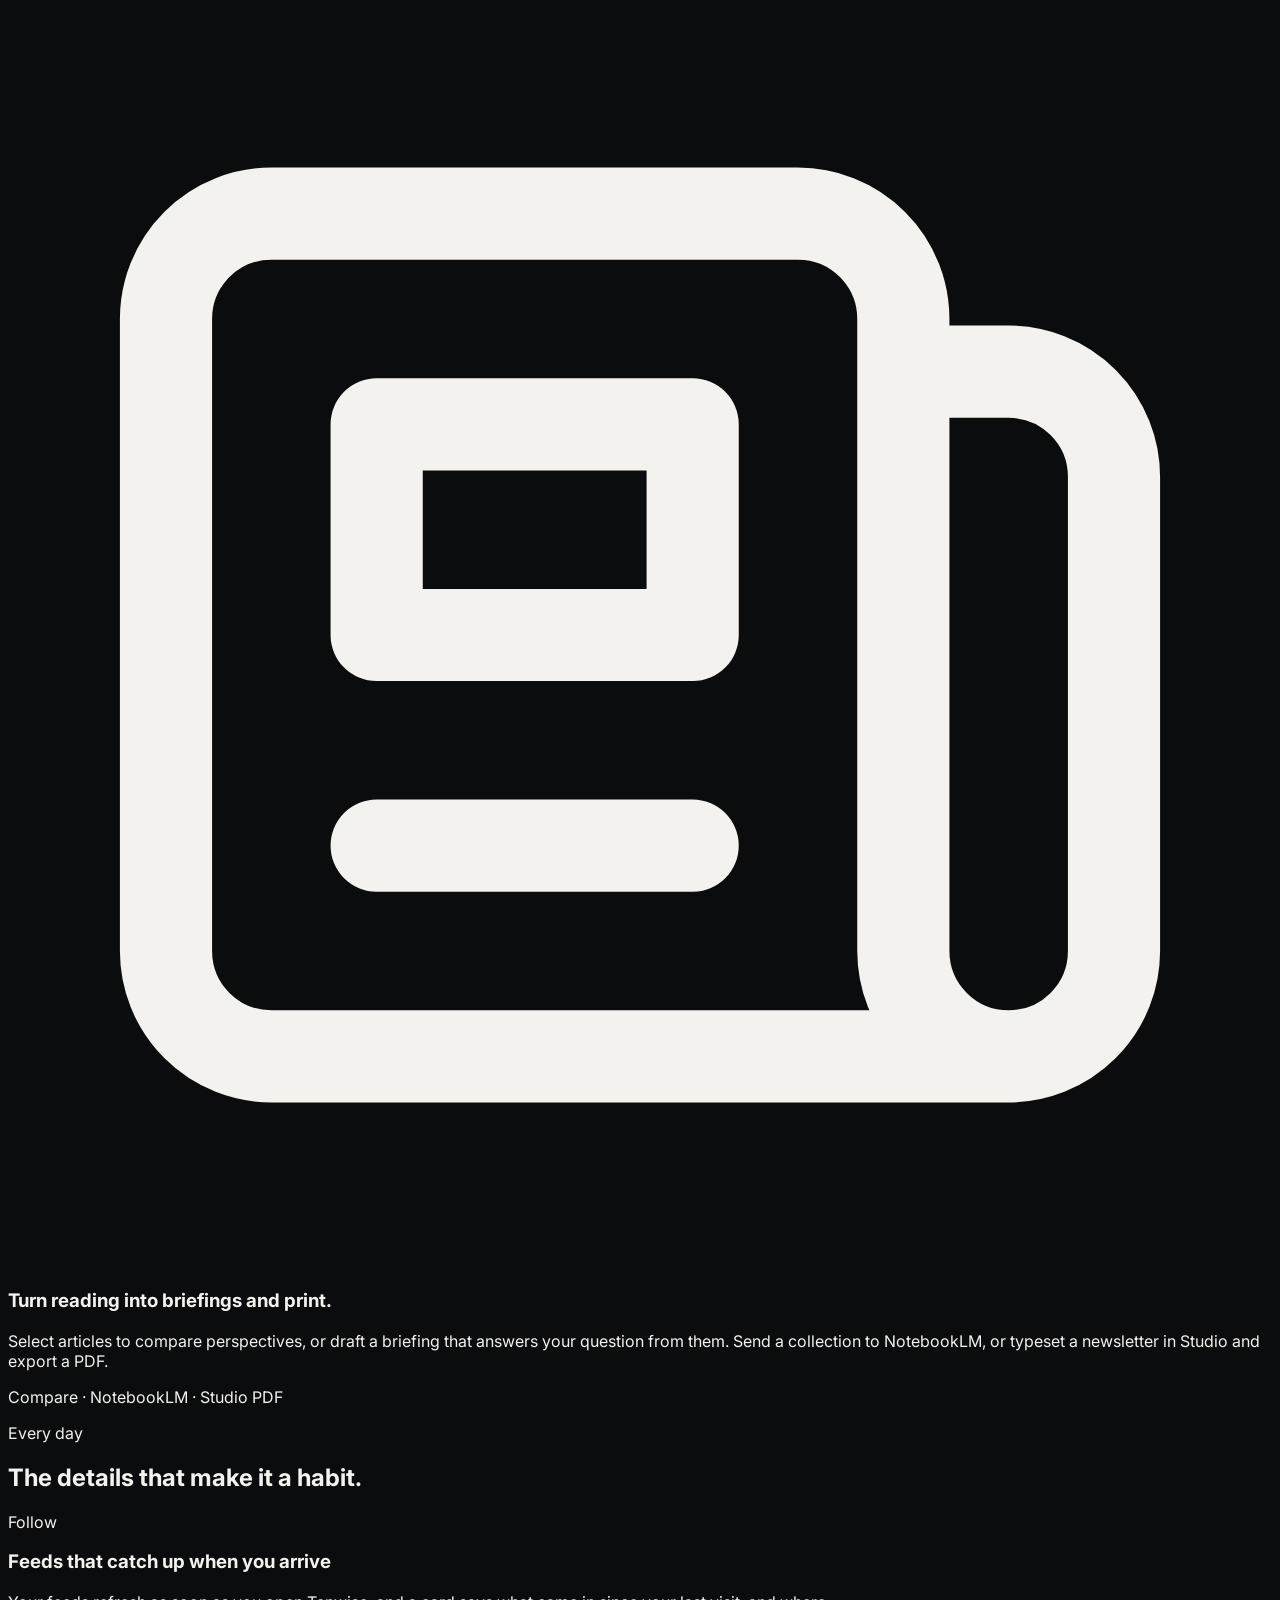
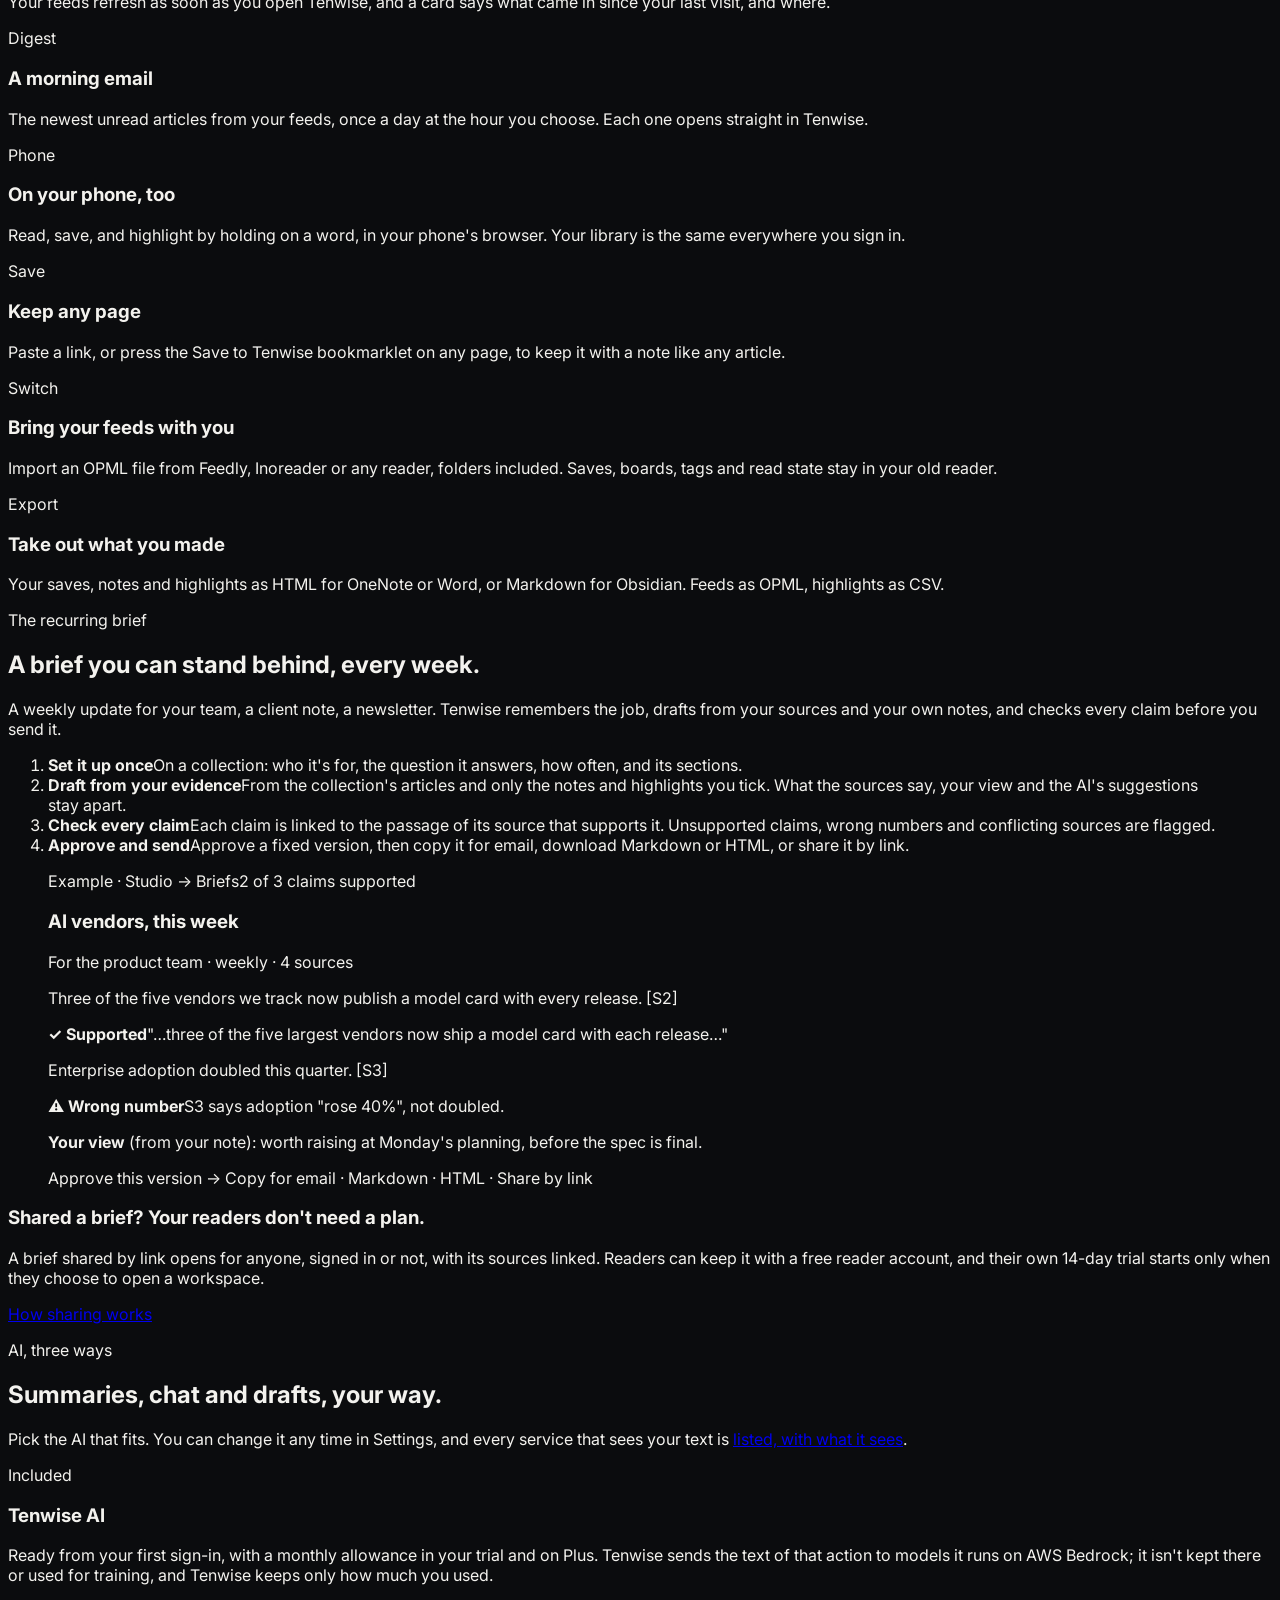
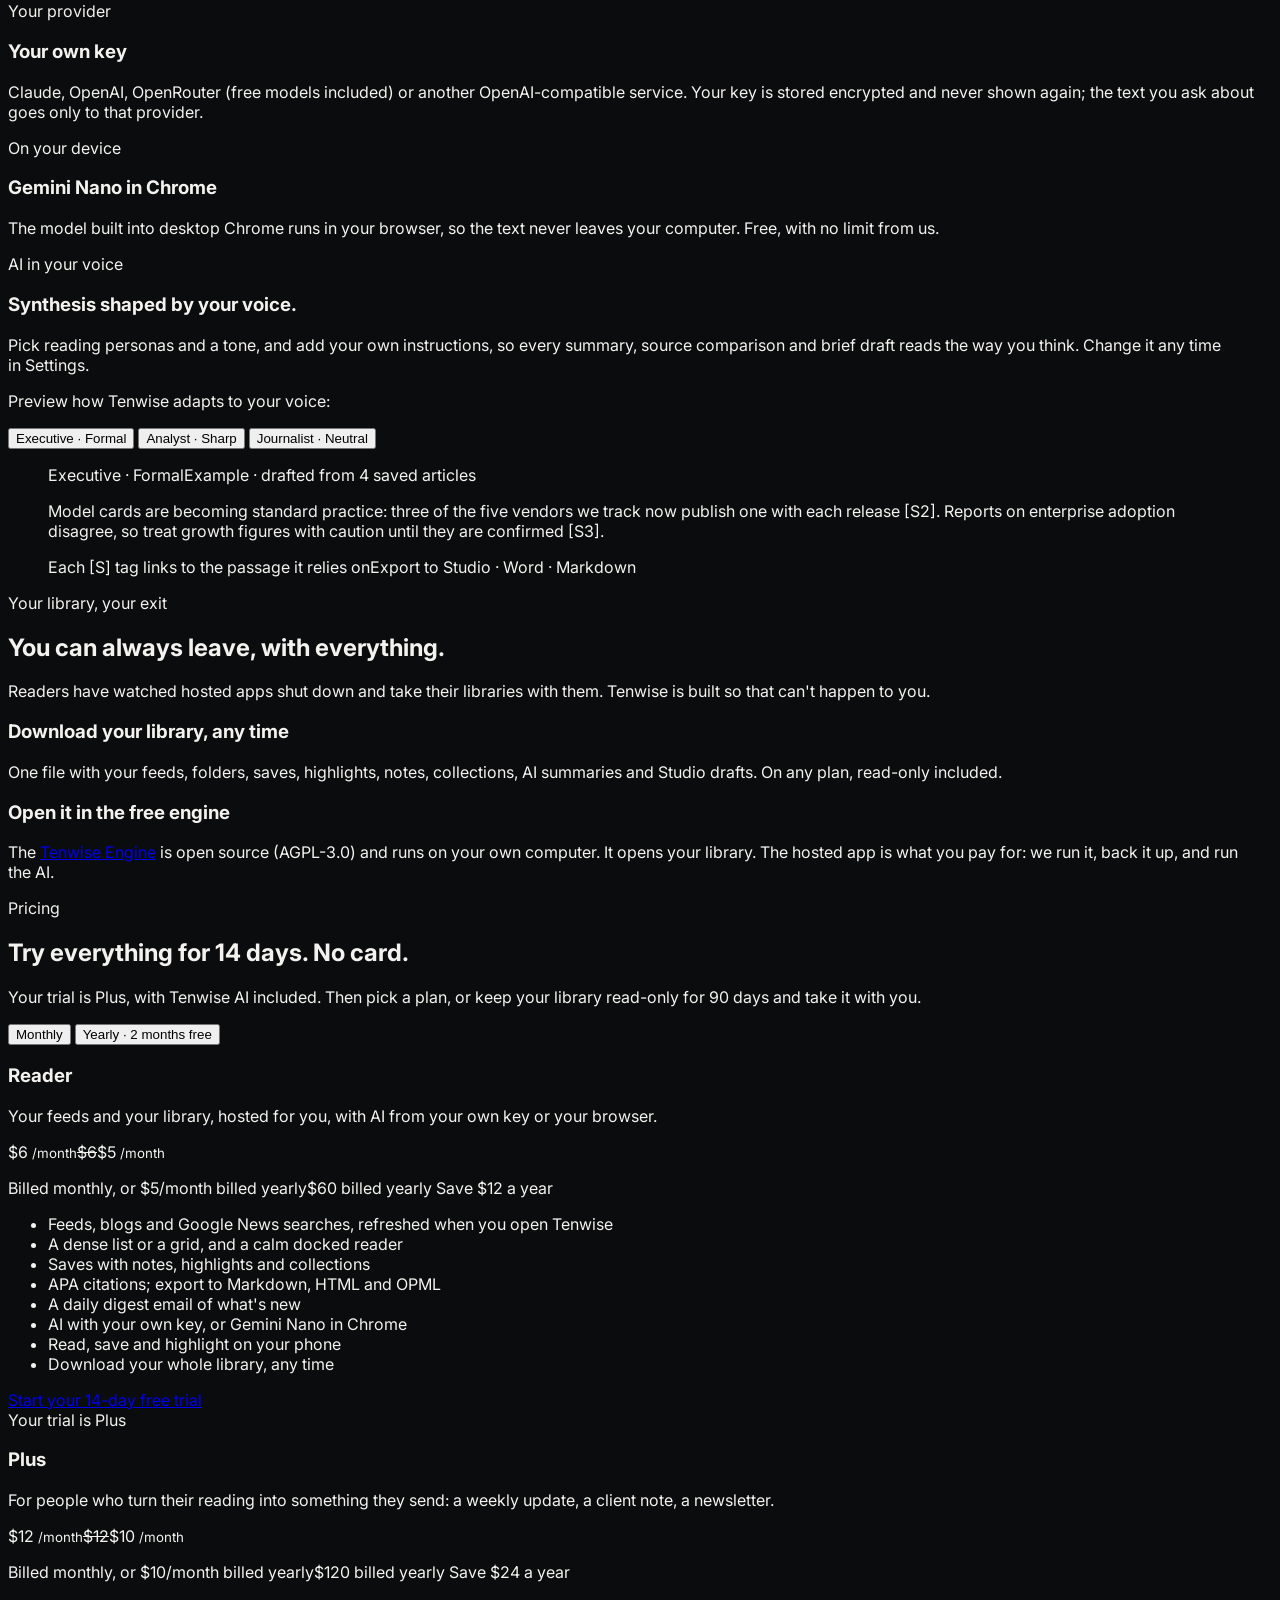
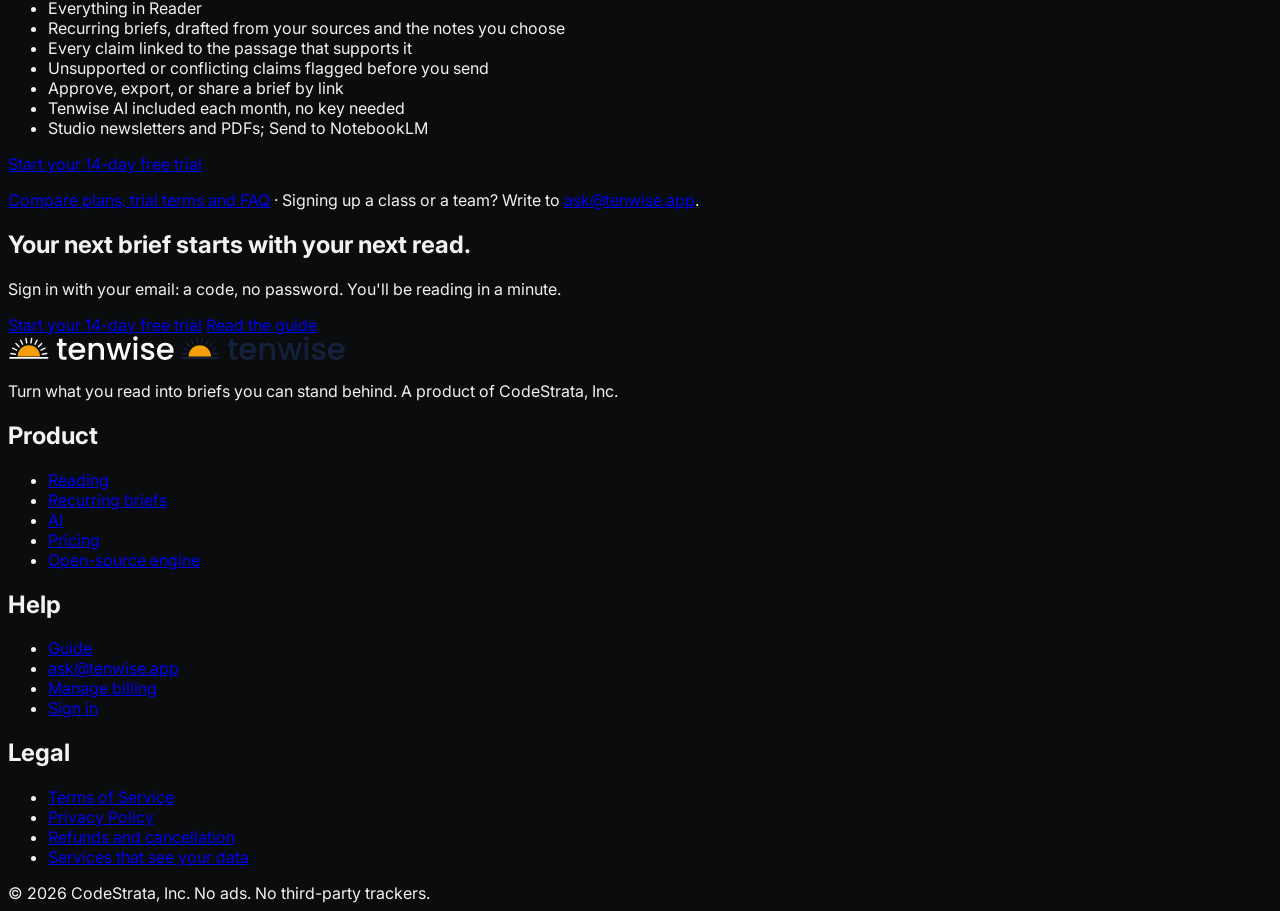
==== commit 09762e9e: "Merge pull request #40 from Tenwise/feat/gtm-16-loop-and-showcase Home: auto-playing showcase, the f" ====
--- a/public/index.html
+++ b/public/index.html
@@ -69,17 +69,41 @@
       </div>
       <p class="hero-note">No card needed. Your library stays readable and downloadable for 90 days if you don't subscribe.</p>
 
-      <div class="showcase">
+      <div class="showcase" id="showcase">
         <div class="showcase-tabs" role="tablist" aria-label="Screens from Tenwise">
-          <button type="button" class="showcase-tab" role="tab" aria-selected="true" aria-controls="showcase-panel" data-src="/assets/images/screenshots/01-saved-reader-dark.png" data-alt="The Tenwise reader: a saved article with your note, its collection and its APA citation above the text" data-title="Read, and note why it matters." data-desc="Save an article with a line on why it caught your eye. Your note, its collections and a ready citation sit above the text.">Read and note</button>
-          <button type="button" class="showcase-tab" role="tab" aria-selected="false" aria-controls="showcase-panel" data-src="/assets/images/screenshots/02-rows-reader-dark.png" data-alt="The article list in Rows view, with the reader docked beside it" data-title="Scan every source in one dense list." data-desc="Two lines per article under day headings, with the reader docked beside the list. Keyboard first: j and k to move, b to save.">Scan</button>
-          <button type="button" class="showcase-tab" role="tab" aria-selected="false" aria-controls="showcase-panel" data-src="/assets/images/screenshots/03-collection-dark.png" data-alt="A collection of saved articles with notes, ready to cite" data-title="Collect evidence for what you're working on." data-desc="A collection groups saves for a project or a brief, with a reference list you can copy and a Markdown download.">Collect</button>
-          <button type="button" class="showcase-tab" role="tab" aria-selected="false" aria-controls="showcase-panel" data-src="/assets/images/screenshots/04-studio-dark.png" data-alt="Studio: a newsletter in Markdown beside its typeset preview" data-title="Write it up in Studio." data-desc="Draft in Markdown beside a typeset preview, then export Markdown, Word, a PNG or a PDF with real text.">Studio</button>
+          <button type="button" class="showcase-tab" role="tab" aria-selected="true" aria-controls="showcase-panel" data-src="/assets/images/screenshots/01-saved-reader-dark.png" data-alt="The Tenwise reader: a saved article with your note, its collection and its APA citation above the text" data-title="Read in calm focus. Note why it matters." data-desc="Save an article with a line on why it caught your eye. Your note, its collections and a ready citation sit above the text.">
+            <span class="tab-label">01 · Read and note</span>
+            <span class="tab-title">Capture why it matters</span>
+            <span class="tab-progress"></span>
+          </button>
+          <button type="button" class="showcase-tab" role="tab" aria-selected="false" aria-controls="showcase-panel" data-src="/assets/images/screenshots/02-rows-reader-dark.png" data-alt="The article list in Rows view, with the reader docked beside it" data-title="Scan every source in one dense list." data-desc="Two lines per article under day headings, with the reader docked beside the list. Keyboard first: j and k to move, b to save.">
+            <span class="tab-label">02 · Scan</span>
+            <span class="tab-title">All your sources, one list</span>
+            <span class="tab-progress"></span>
+          </button>
+          <button type="button" class="showcase-tab" role="tab" aria-selected="false" aria-controls="showcase-panel" data-src="/assets/images/screenshots/03-collection-dark.png" data-alt="A collection of saved articles with notes, ready to cite" data-title="Collect the evidence for what you are working on." data-desc="A collection groups saves for a project or a brief, with a reference list to copy, a Markdown download and Send to NotebookLM.">
+            <span class="tab-label">03 · Curate and cite</span>
+            <span class="tab-title">Collections and NotebookLM</span>
+            <span class="tab-progress"></span>
+          </button>
+          <button type="button" class="showcase-tab" role="tab" aria-selected="false" aria-controls="showcase-panel" data-src="/assets/images/screenshots/04-studio-dark.png" data-alt="Studio: a newsletter in Markdown beside its typeset preview" data-title="Write it up in Studio." data-desc="Draft in Markdown beside a typeset preview, then export Markdown, Word, a PNG or a PDF with real text.">
+            <span class="tab-label">04 · Studio</span>
+            <span class="tab-title">Newsletters and PDFs</span>
+            <span class="tab-progress"></span>
+          </button>
         </div>
         <div id="showcase-panel" class="showcase-frame" role="tabpanel">
-          <img id="showcase-image" src="/assets/images/screenshots/01-saved-reader-dark.png" alt="The Tenwise reader: a saved article with your note, its collection and its APA citation above the text" width="2000" height="1250">
-        </div>
-        <p id="showcase-caption" class="showcase-caption"><strong>Read, and note why it matters.</strong> Save an article with a line on why it caught your eye. Your note, its collections and a ready citation sit above the text.</p>
+          <div class="showcase-stage">
+            <img id="showcase-image" src="/assets/images/screenshots/01-saved-reader-dark.png" alt="The Tenwise reader: a saved article with your note, its collection and its APA citation above the text" width="2000" height="1250">
+          </div>
+          <div class="showcase-bar">
+            <div>
+              <p id="showcase-title" class="showcase-title">Read in calm focus. Note why it matters.</p>
+              <p id="showcase-desc" class="showcase-desc">Save an article with a line on why it caught your eye. Your note, its collections and a ready citation sit above the text.</p>
+            </div>
+            <a class="showcase-cta" href="/login?ref=site-showcase">Start your free trial →</a>
+          </div>
+        </div>
       </div>
     </div>
   </section>
@@ -87,74 +111,88 @@
   <!-- ============================== Read ============================== -->
   <section id="read" class="section section-alt">
     <div class="wrap">
-      <p class="eyebrow">Read</p>
-      <h2 class="section-title">All your sources, read calmly.</h2>
-      <p class="section-lede">Follow publications, blogs, research and Google News searches in one place. Scan fast, then read in a reader that stays out of the way.</p>
+      <p class="eyebrow">For people who read for work</p>
+      <h2 class="section-title">Built for keeping, not just skimming.</h2>
+      <p class="section-lede">Saved links pile up and get forgotten. Tenwise carries what you read from daily discovery to a cited brief you can send, in one workspace.</p>
+
+      <div class="loop reveal">
+        <div class="loop-head">
+          <span class="loop-title">From feed to brief</span>
+          <span class="loop-note">Five steps, one workspace</span>
+        </div>
+        <div class="loop-steps">
+          <div class="loop-step"><span>01 · Scan</span><strong>Feeds in one dense list</strong></div>
+          <div class="loop-step"><span>02 · Think</span><strong>Notes and highlights</strong></div>
+          <div class="loop-step warm"><span>03 · Curate</span><strong>Topic collections</strong></div>
+          <div class="loop-step warm"><span>04 · Cite</span><strong>APA citations</strong></div>
+          <div class="loop-step hot"><span>05 · Brief</span><strong>Checked, approved, sent</strong></div>
+        </div>
+      </div>
+
+      <div class="pillars">
+        <div class="pillar reveal">
+          <div>
+            <span class="pillar-icon"><svg viewBox="0 0 24 24" fill="none" stroke="currentColor" aria-hidden="true"><path stroke-linecap="round" stroke-linejoin="round" stroke-width="1.75" d="M12 6.253v13m0-13C10.832 5.477 9.246 5 7.5 5S4.168 5.477 3 6.253v13C4.168 18.477 5.754 18 7.5 18s3.332.477 4.5 1.253m0-13C13.168 5.477 14.754 5 16.5 5c1.747 0 3.332.477 4.5 1.253v13C19.832 18.477 18.247 18 16.5 18c-1.746 0-3.332.477-4.5 1.253"/></svg></span>
+            <h3>Fast scanning meets calm reading.</h3>
+            <p>Follow publications, blogs, research and Google News searches in one place. Scan headlines in a dense list, then read in a docked reader: the full article when the site allows it, the feed&#39;s text when it doesn&#39;t.</p>
+          </div>
+          <p class="pillar-tags">Rows and Grid · Rule filters · Docked reader</p>
+        </div>
+        <div class="pillar reveal reveal-delay-1">
+          <div>
+            <span class="pillar-icon"><svg viewBox="0 0 24 24" fill="none" stroke="currentColor" aria-hidden="true"><path stroke-linecap="round" stroke-linejoin="round" stroke-width="1.75" d="M11 5H6a2 2 0 00-2 2v11a2 2 0 002 2h11a2 2 0 002-2v-5m-1.414-9.414a2 2 0 112.828 2.828L11.828 15H9v-2.828l8.586-8.586z"/></svg></span>
+            <h3>Save with notes and instant citations.</h3>
+            <p>Never wonder why you saved an article months later. Capture your takeaway as you read, file saves into collections, and copy an APA citation or a whole reference list.</p>
+          </div>
+          <p class="pillar-tags">Notes · Highlights · APA citations</p>
+        </div>
+        <div class="pillar reveal reveal-delay-2">
+          <div>
+            <span class="pillar-icon"><svg viewBox="0 0 24 24" fill="none" stroke="currentColor" aria-hidden="true"><path stroke-linecap="round" stroke-linejoin="round" stroke-width="1.75" d="M19 20H5a2 2 0 01-2-2V6a2 2 0 012-2h10a2 2 0 012 2v1m2 13a2 2 0 01-2-2V7m2 13a2 2 0 002-2V9a2 2 0 00-2-2h-2m-4-3H9M7 16h6M7 8h6v4H7V8z"/></svg></span>
+            <h3>Turn reading into briefings and print.</h3>
+            <p>Select articles to compare perspectives, or draft a briefing that answers your question from them. Send a collection to NotebookLM, or typeset a newsletter in Studio and export a PDF.</p>
+          </div>
+          <p class="pillar-tags">Compare · NotebookLM · Studio PDF</p>
+        </div>
+      </div>
+    </div>
+  </section>
+
+  <!-- ============================== Daily reading ============================== -->
+  <section id="keep" class="section">
+    <div class="wrap">
+      <p class="eyebrow">Every day</p>
+      <h2 class="section-title">The details that make it a habit.</h2>
       <div class="grid grid-3 reveal">
         <div class="card">
           <span class="tag">Follow</span>
           <h3>Feeds that catch up when you arrive</h3>
-          <p>Add any site's feed, browse sources by topic, or follow a Google News search. Your feeds refresh as soon as you open Tenwise, and a card says what came in since your last visit.</p>
-        </div>
-        <div class="card">
-          <span class="tag">Scan</span>
-          <h3>A dense list, or a grid</h3>
-          <p>Rows shows two lines per article; Grid shows pictures. Rule filters keep views like <em>"AI Act" AND NOT opinion</em>, and mute rules hide what you never want to see.</p>
-        </div>
-        <div class="card">
-          <span class="tag">Read</span>
-          <h3>A docked reader</h3>
-          <p>The full article when the site allows it. Some sites block fetching: then you read the feed's text, Tenwise says so, and <kbd>o</kbd> opens the original.</p>
+          <p>Your feeds refresh as soon as you open Tenwise, and a card says what came in since your last visit, and where.</p>
         </div>
         <div class="card">
           <span class="tag">Digest</span>
           <h3>A morning email</h3>
-          <p>The newest unread articles from your feeds, once a day at the hour you choose. Each one opens straight in Tenwise. Turn it off any time.</p>
+          <p>The newest unread articles from your feeds, once a day at the hour you choose. Each one opens straight in Tenwise.</p>
         </div>
         <div class="card">
           <span class="tag">Phone</span>
           <h3>On your phone, too</h3>
-          <p>Tenwise works in your phone's browser: read, save, and highlight by holding on a word. Your library is the same everywhere you sign in.</p>
+          <p>Read, save, and highlight by holding on a word, in your phone&#39;s browser. Your library is the same everywhere you sign in.</p>
+        </div>
+        <div class="card">
+          <span class="tag">Save</span>
+          <h3>Keep any page</h3>
+          <p>Paste a link, or press the Save to Tenwise bookmarklet on any page, to keep it with a note like any article.</p>
         </div>
         <div class="card">
           <span class="tag">Switch</span>
           <h3>Bring your feeds with you</h3>
-          <p>Export an OPML file from Feedly, Inoreader or any reader and import it, folders included. Saves, boards, tags and read state stay in your old reader.</p>
-        </div>
-      </div>
-    </div>
-  </section>
-
-  <!-- ============================== Keep ============================== -->
-  <section id="keep" class="section">
-    <div class="wrap">
-      <p class="eyebrow">Keep</p>
-      <h2 class="section-title">Keep what matters, and why.</h2>
-      <p class="section-lede">Months later, you'll know why you saved it. Every save can carry your note, your highlights and a citation.</p>
-      <div class="grid grid-3 reveal">
-        <div class="card">
-          <h3>Save with a note</h3>
-          <p><kbd>b</kbd> saves, <kbd>n</kbd> saves with a note. Highlight in four colours; highlighting an article saves it too.</p>
-        </div>
-        <div class="card">
-          <h3>Collections and To file</h3>
-          <p>Group saves by project or brief with <kbd>c</kbd>. To file shows what isn't in a collection yet.</p>
-        </div>
-        <div class="card">
-          <h3>Save any page</h3>
-          <p>Paste a link, or press the Save to Tenwise bookmarklet on any page, to keep it with a note like any article.</p>
-        </div>
-        <div class="card">
-          <h3>Citations</h3>
-          <p>Every save carries an APA 7 citation. A collection copies its reference list, A to Z.</p>
-        </div>
-        <div class="card">
-          <h3>Export</h3>
-          <p>Your saves, notes and highlights as HTML for OneNote or Word, or Markdown for Obsidian. Feeds as OPML.</p>
-        </div>
-        <div class="card">
-          <h3>NotebookLM</h3>
-          <p>Send a collection to NotebookLM as a file of its articles, or copy their links.</p>
+          <p>Import an OPML file from Feedly, Inoreader or any reader, folders included. Saves, boards, tags and read state stay in your old reader.</p>
+        </div>
+        <div class="card">
+          <span class="tag">Export</span>
+          <h3>Take out what you made</h3>
+          <p>Your saves, notes and highlights as HTML for OneNote or Word, or Markdown for Obsidian. Feeds as OPML, highlights as CSV.</p>
         </div>
       </div>
     </div>
@@ -229,7 +267,27 @@
           <p>The model built into desktop Chrome runs in your browser, so the text never leaves your computer. Free, with no limit from us.</p>
         </div>
       </div>
-      <p class="muted small mt-sm">Your voice: pick reading personas and a tone, and every summary, chat and draft follows them.</p>
+      <div class="voice reveal mt-xl">
+        <div class="voice-copy">
+          <p class="eyebrow">AI in your voice</p>
+          <h3>Synthesis shaped by your voice.</h3>
+          <p>Pick reading personas and a tone, and add your own instructions, so every summary, source comparison and brief draft reads the way you think. Change it any time in Settings.</p>
+          <p class="voice-hint">Preview how Tenwise adapts to your voice:</p>
+          <div class="voice-pills" role="group" aria-label="Voices">
+            <button type="button" class="voice-pill" data-voice="executive" aria-pressed="true">Executive · Formal</button>
+            <button type="button" class="voice-pill" data-voice="analyst" aria-pressed="false">Analyst · Sharp</button>
+            <button type="button" class="voice-pill" data-voice="journalist" aria-pressed="false">Journalist · Neutral</button>
+          </div>
+        </div>
+        <figure class="voice-preview" aria-live="polite">
+          <div class="voice-head"><span id="voice-tag-slot">Executive · Formal</span><span>Example · drafted from 4 saved articles</span></div>
+          <p id="voice-text" class="voice-text">Model cards are becoming standard practice: three of the five vendors we track now publish one with each release <span class="src">[S2]</span>. Reports on enterprise adoption disagree, so treat growth figures with caution until they are confirmed <span class="src">[S3]</span>.</p>
+          <div class="voice-foot"><span>Each [S] tag links to the passage it relies on</span><span>Export to Studio · Word · Markdown</span></div>
+          <template id="voice-executive"><p class="voice-tag">Executive · Formal</p><p class="voice-text">Model cards are becoming standard practice: three of the five vendors we track now publish one with each release <span class="src">[S2]</span>. Reports on enterprise adoption disagree, so treat growth figures with caution until they are confirmed <span class="src">[S3]</span>.</p></template>
+          <template id="voice-analyst"><p class="voice-tag">Analyst · Sharp</p><p class="voice-text">Three of five vendors now ship model cards <span class="src">[S2]</span>. That is disclosure, not accountability: none of them publish evaluation data. The growth numbers conflict, 40% in one source and doubled in another <span class="src">[S3]</span>; lean on the survey with the method.</p></template>
+          <template id="voice-journalist"><p class="voice-tag">Journalist · Neutral</p><p class="voice-text">This week, three of the five largest AI vendors released model cards alongside new models <span class="src">[S2]</span>. Accounts of enterprise adoption vary: one survey puts growth at 40% this quarter <span class="src">[S3]</span>.</p></template>
+        </figure>
+      </div>
     </div>
   </section>
 
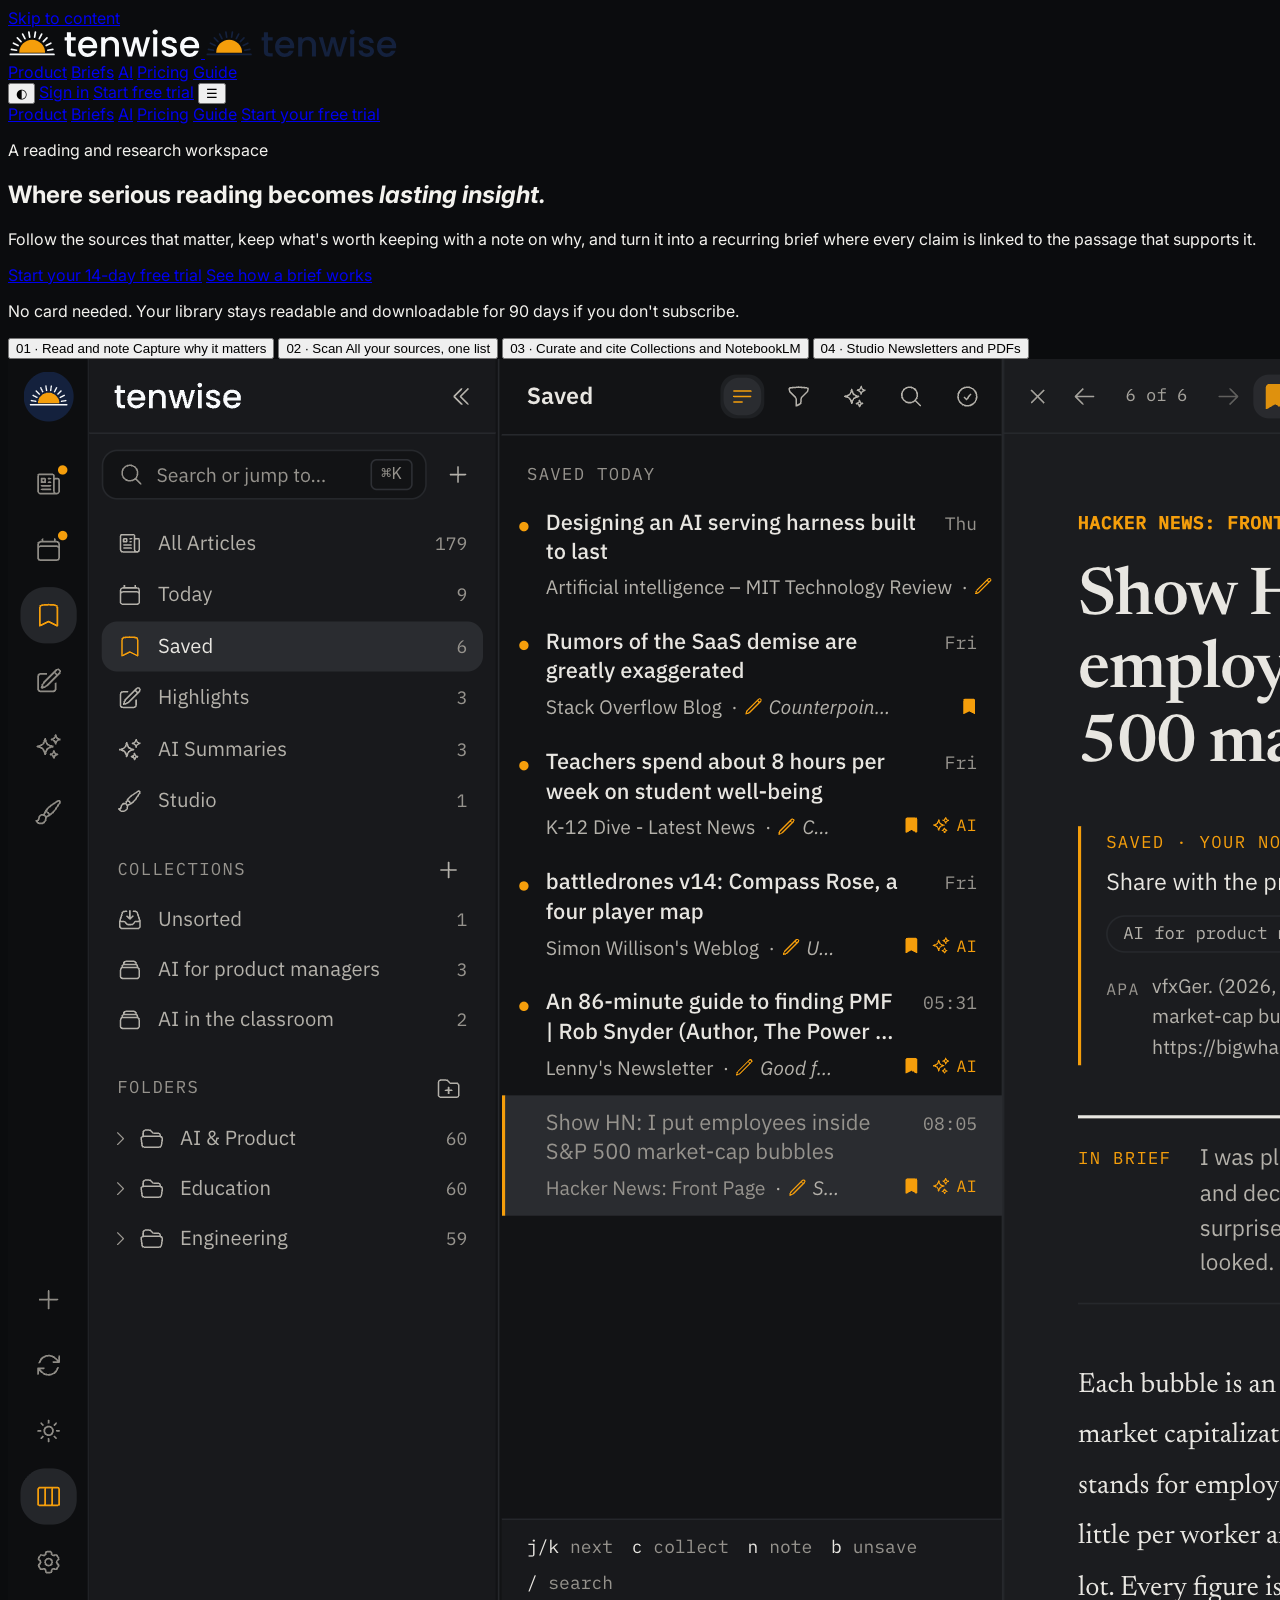
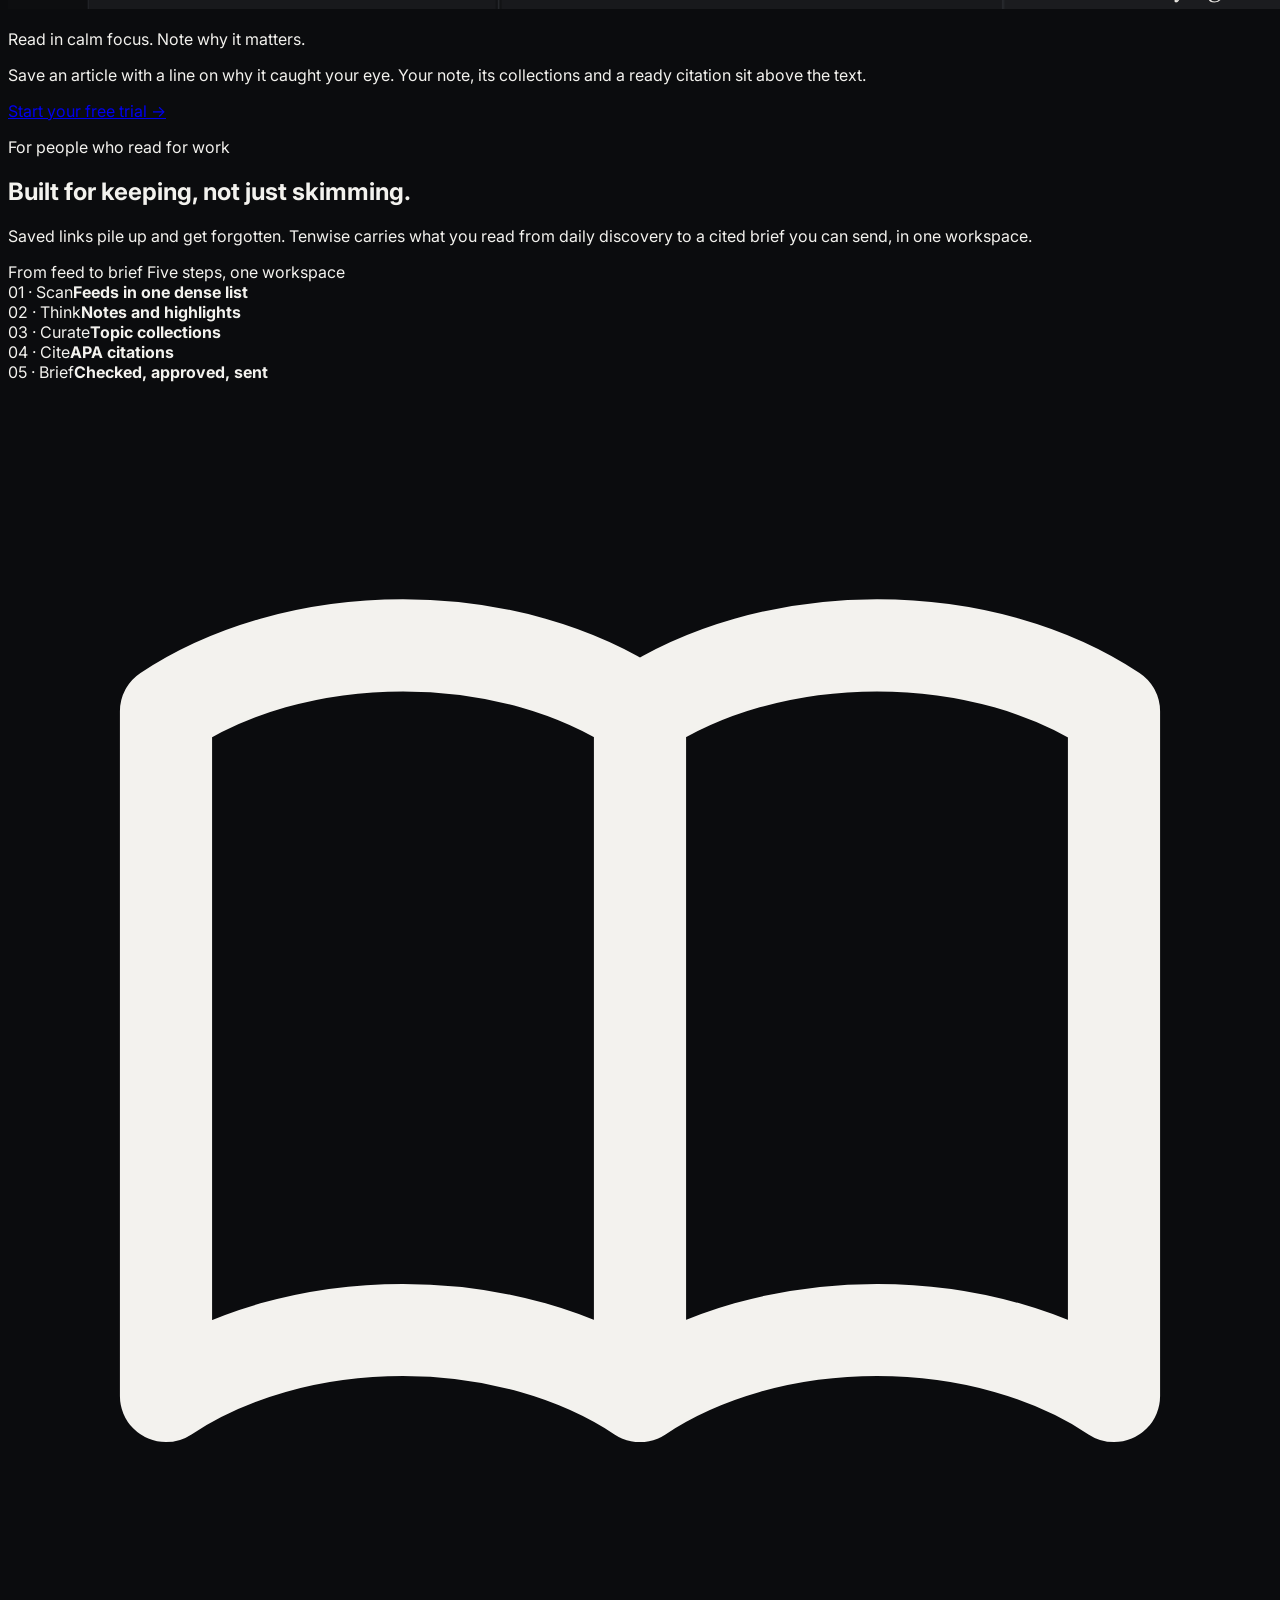
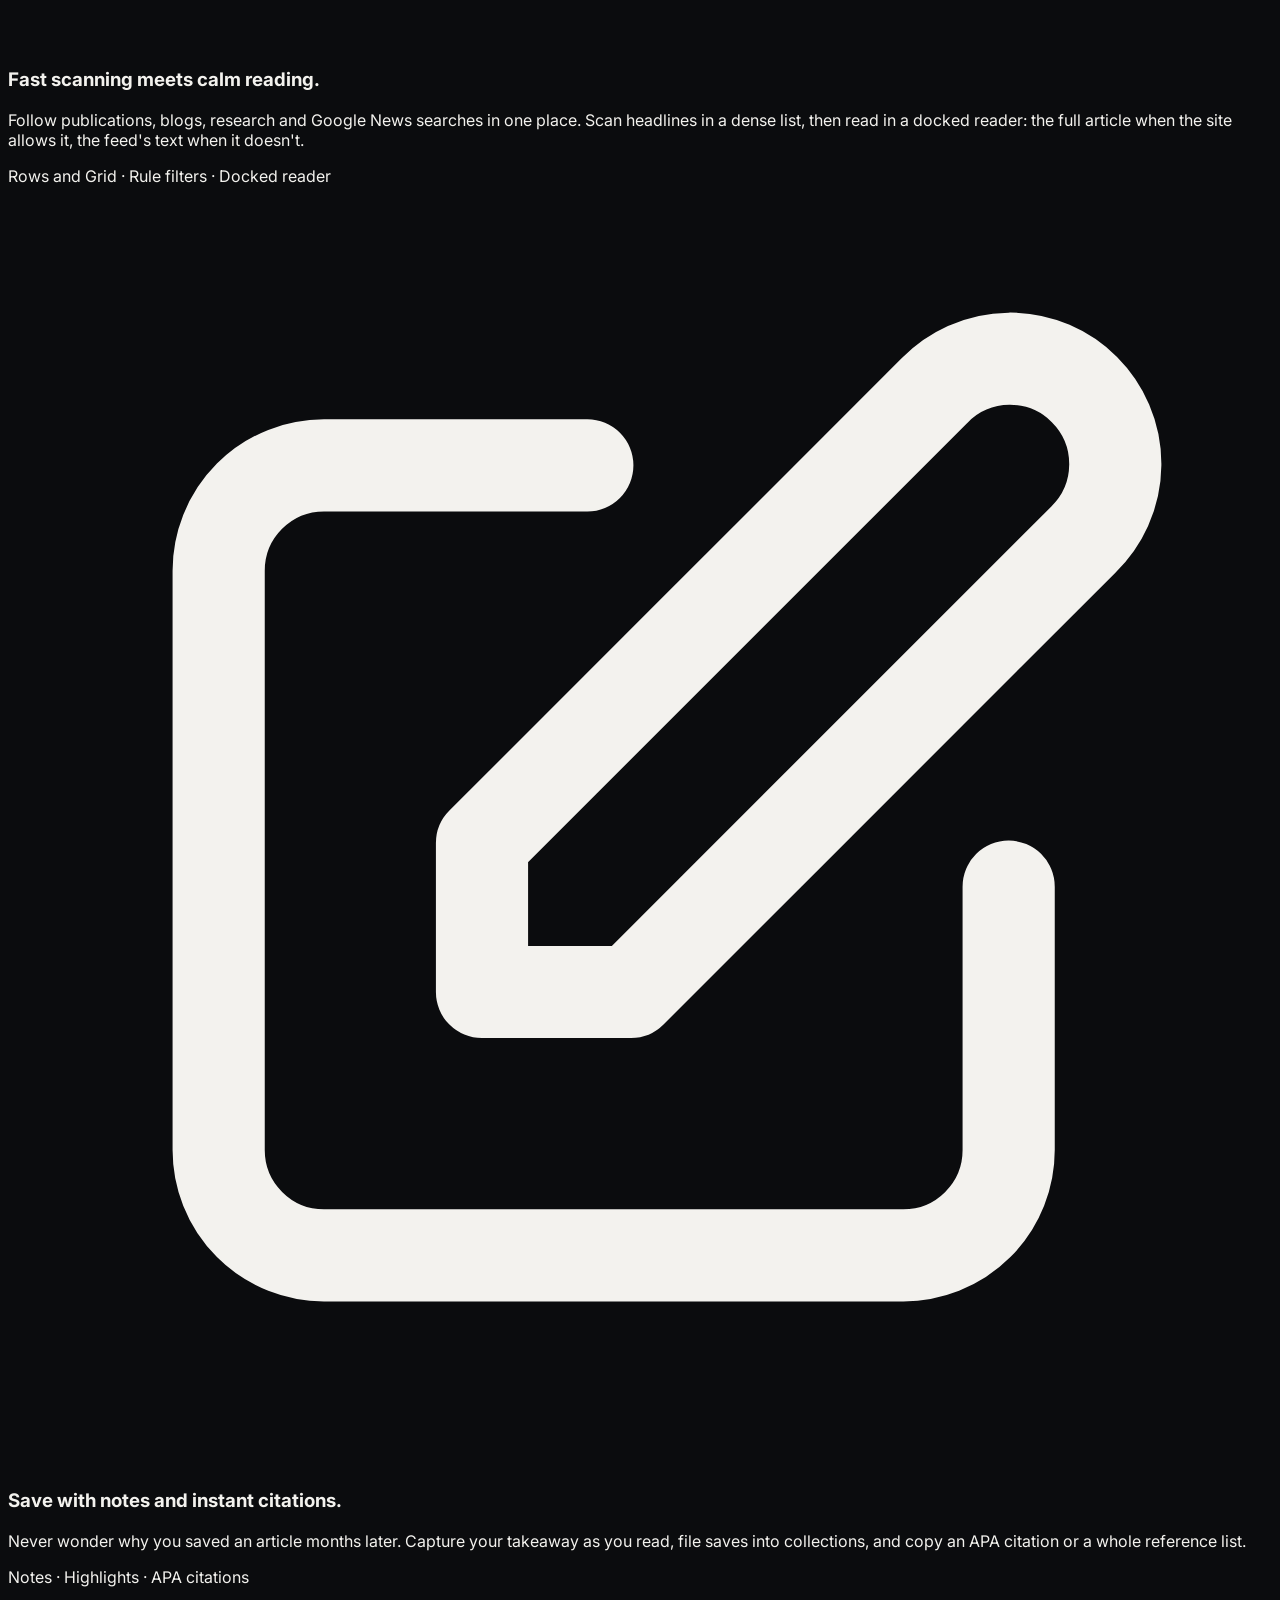
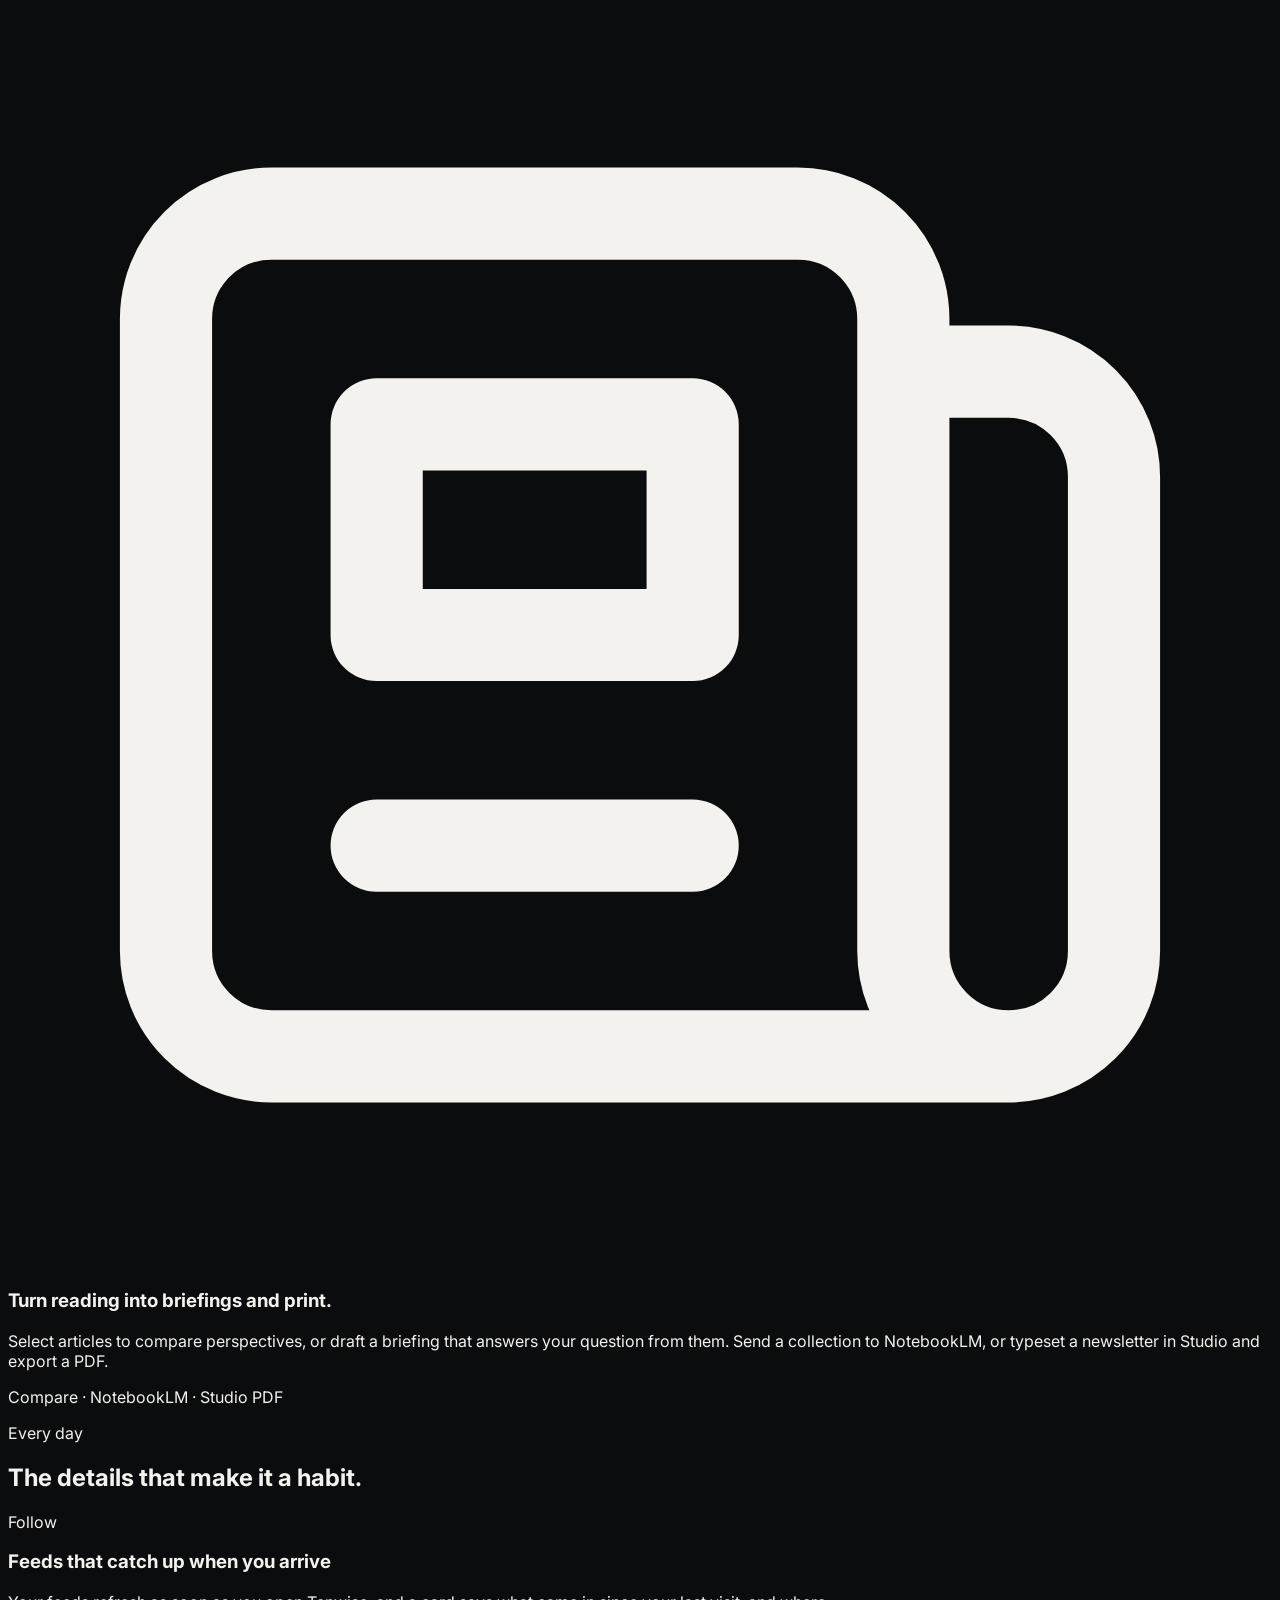
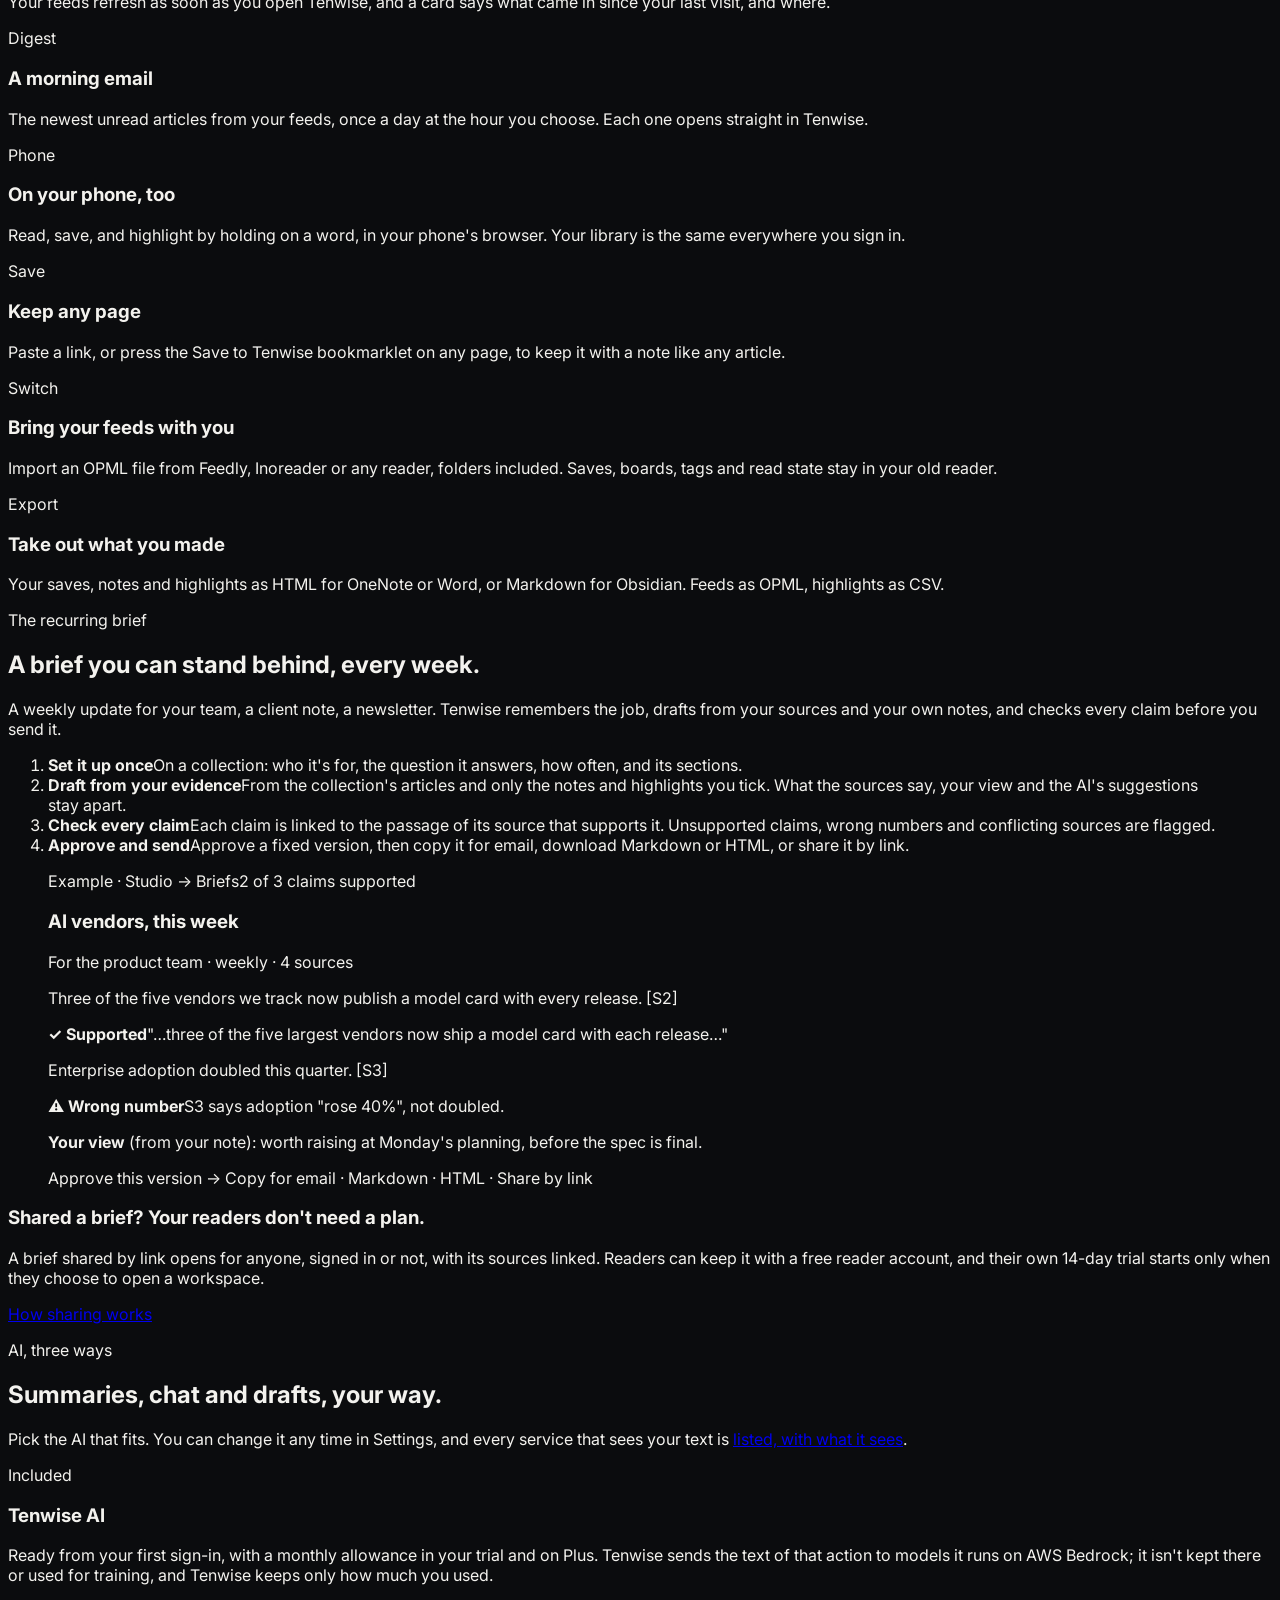
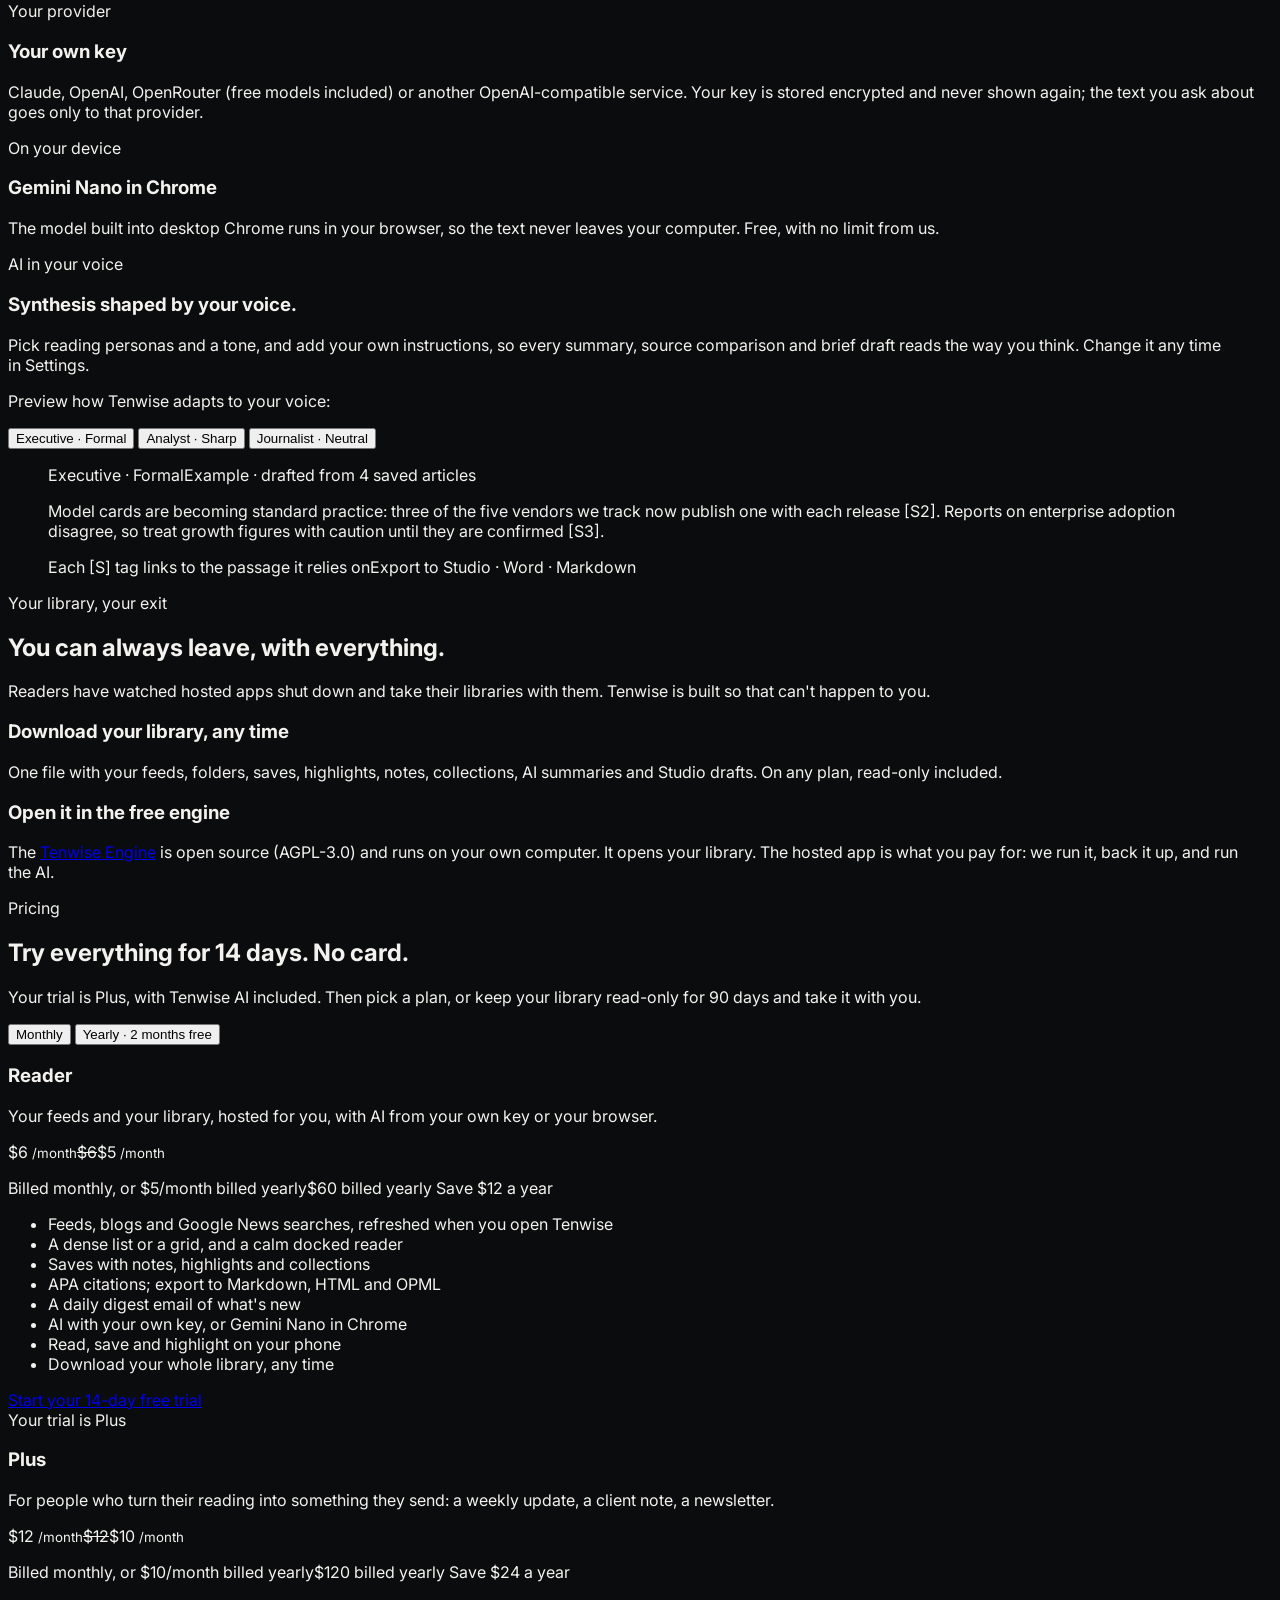
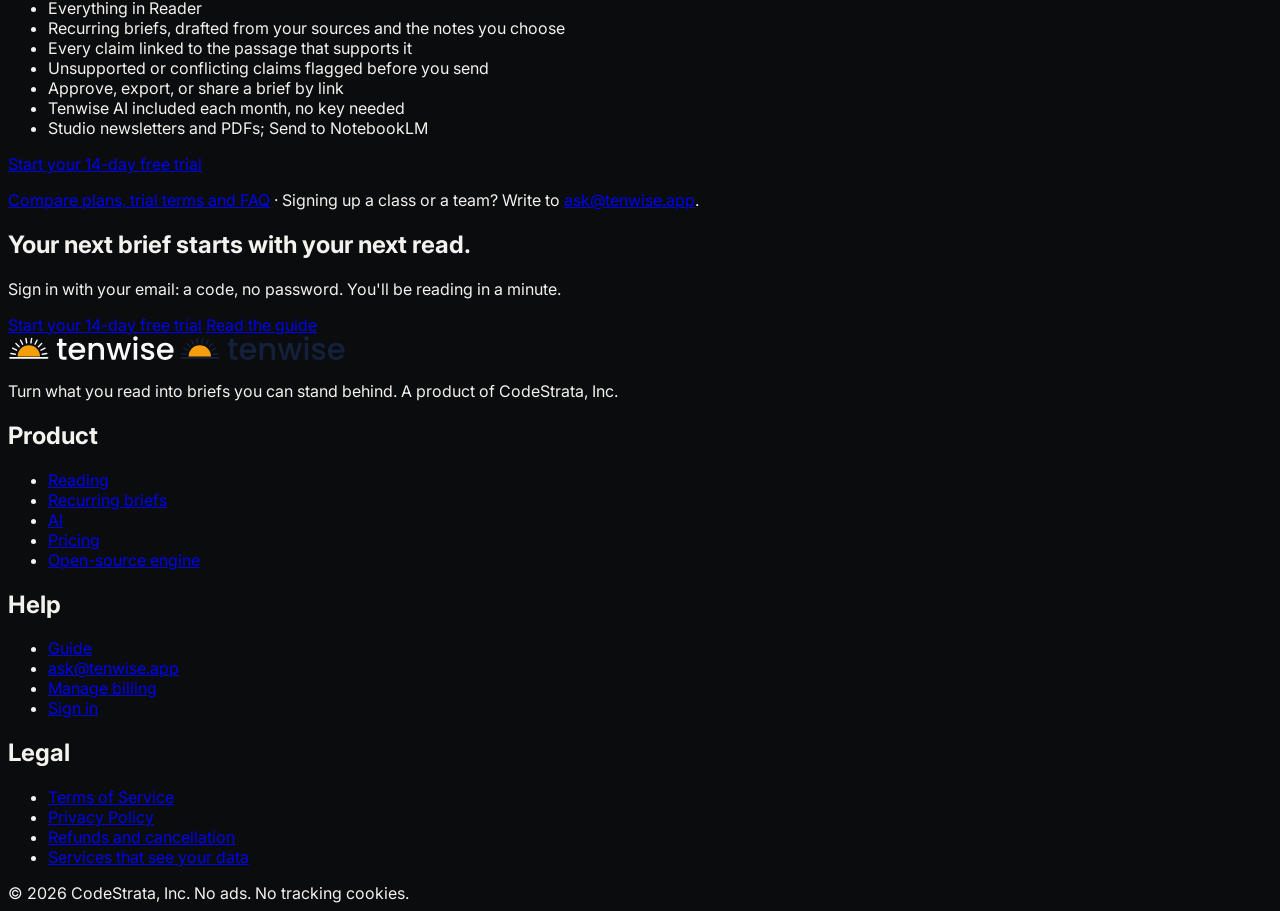
==== commit 58d32421: "Disclose Cloudflare Web Analytics on the website (W2) Cloudflare injects its Web Analytics beacon in" ====
--- a/public/index.html
+++ b/public/index.html
@@ -14,7 +14,7 @@
   <meta name="twitter:card" content="summary_large_image">
   <link rel="icon" type="image/svg+xml" href="/assets/images/brand/tenwise-icon.svg">
   <link rel="apple-touch-icon" href="/assets/images/brand/tenwise-icon-square.svg">
-  <link rel="preload" href="/assets/fonts/inter.woff2" as="font" type="font/woff2" crossorigin>
+  <link rel="preload" href="/assets/fonts/ibm-plex-sans.woff2" as="font" type="font/woff2" crossorigin>
   <link rel="preload" href="/assets/fonts/newsreader.woff2" as="font" type="font/woff2" crossorigin>
   <link rel="stylesheet" href="/assets/css/styles.css">
   <script>
@@ -419,7 +419,7 @@
     </div>
     <div class="footer-base">
       <span>© 2026 CodeStrata, Inc.</span>
-      <span>No ads. No third-party trackers.</span>
+      <span>No ads. No tracking cookies.</span>
     </div>
   </div>
 </footer>
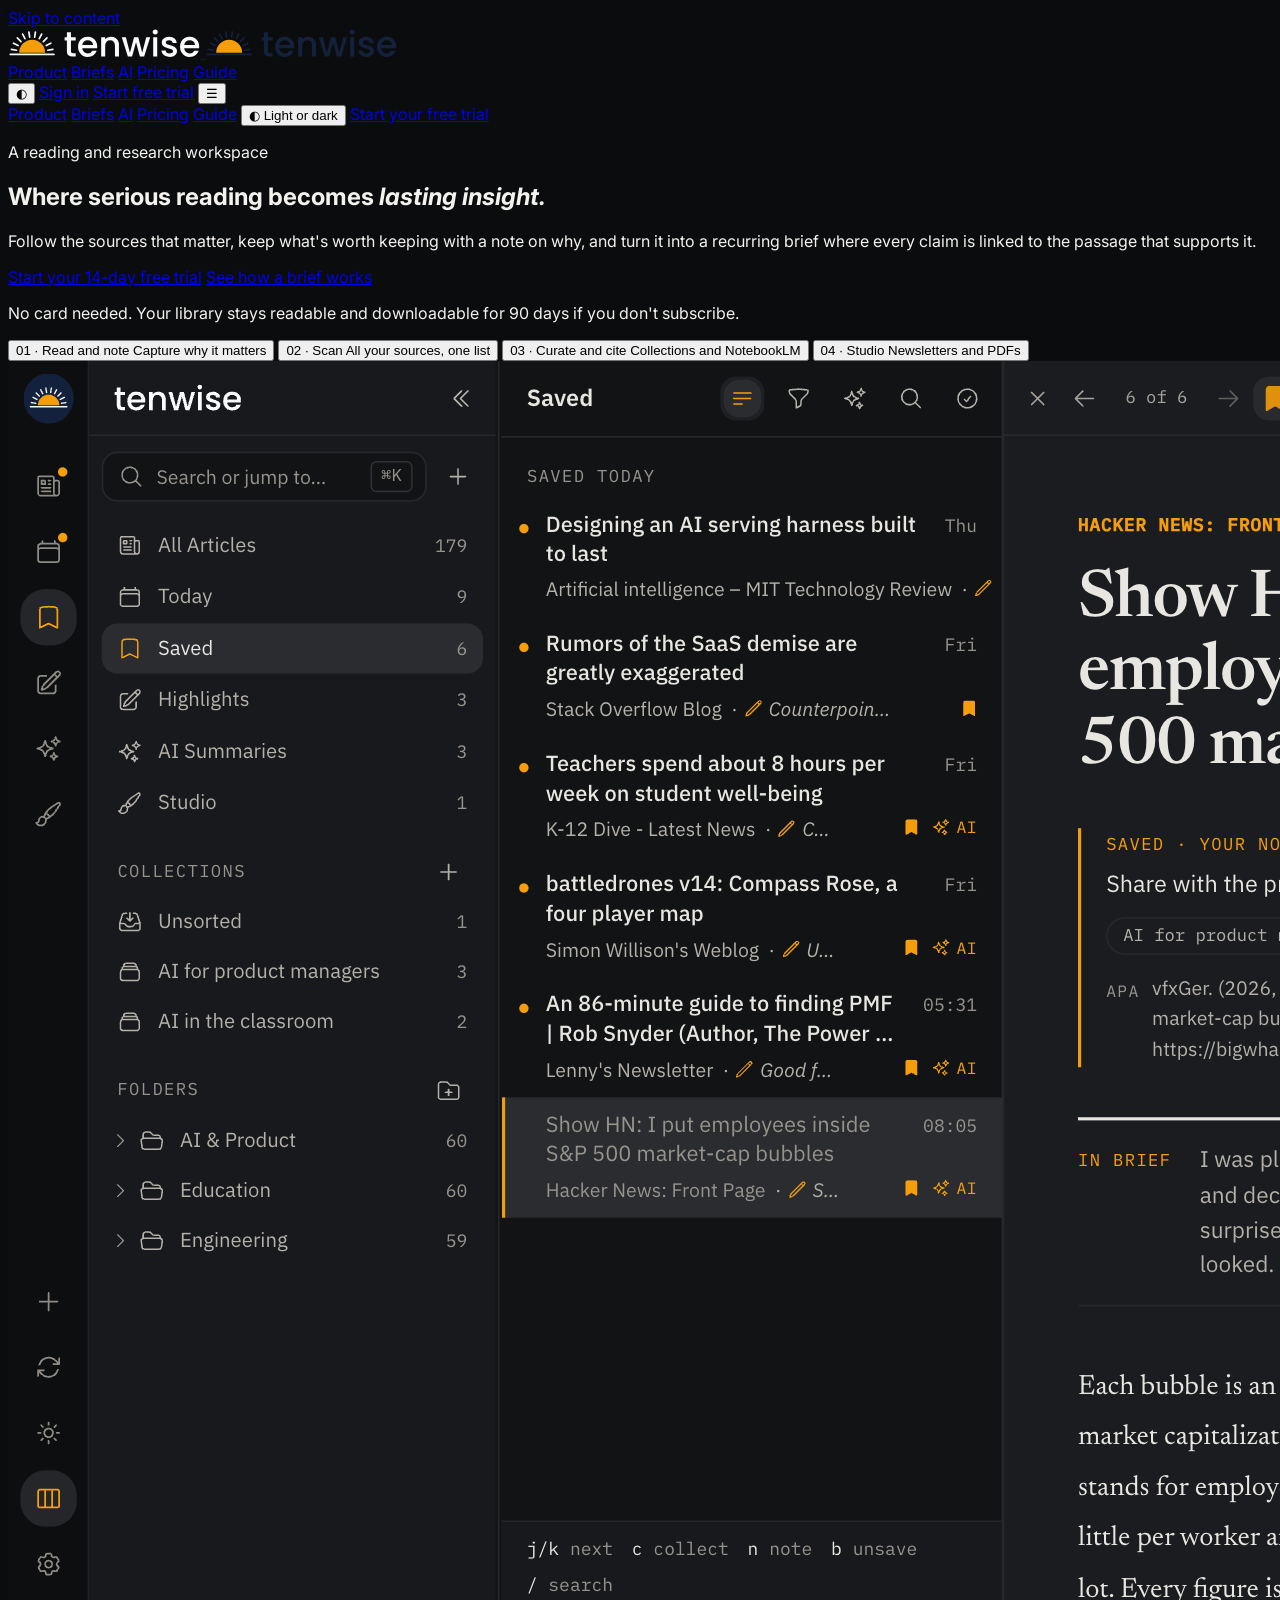
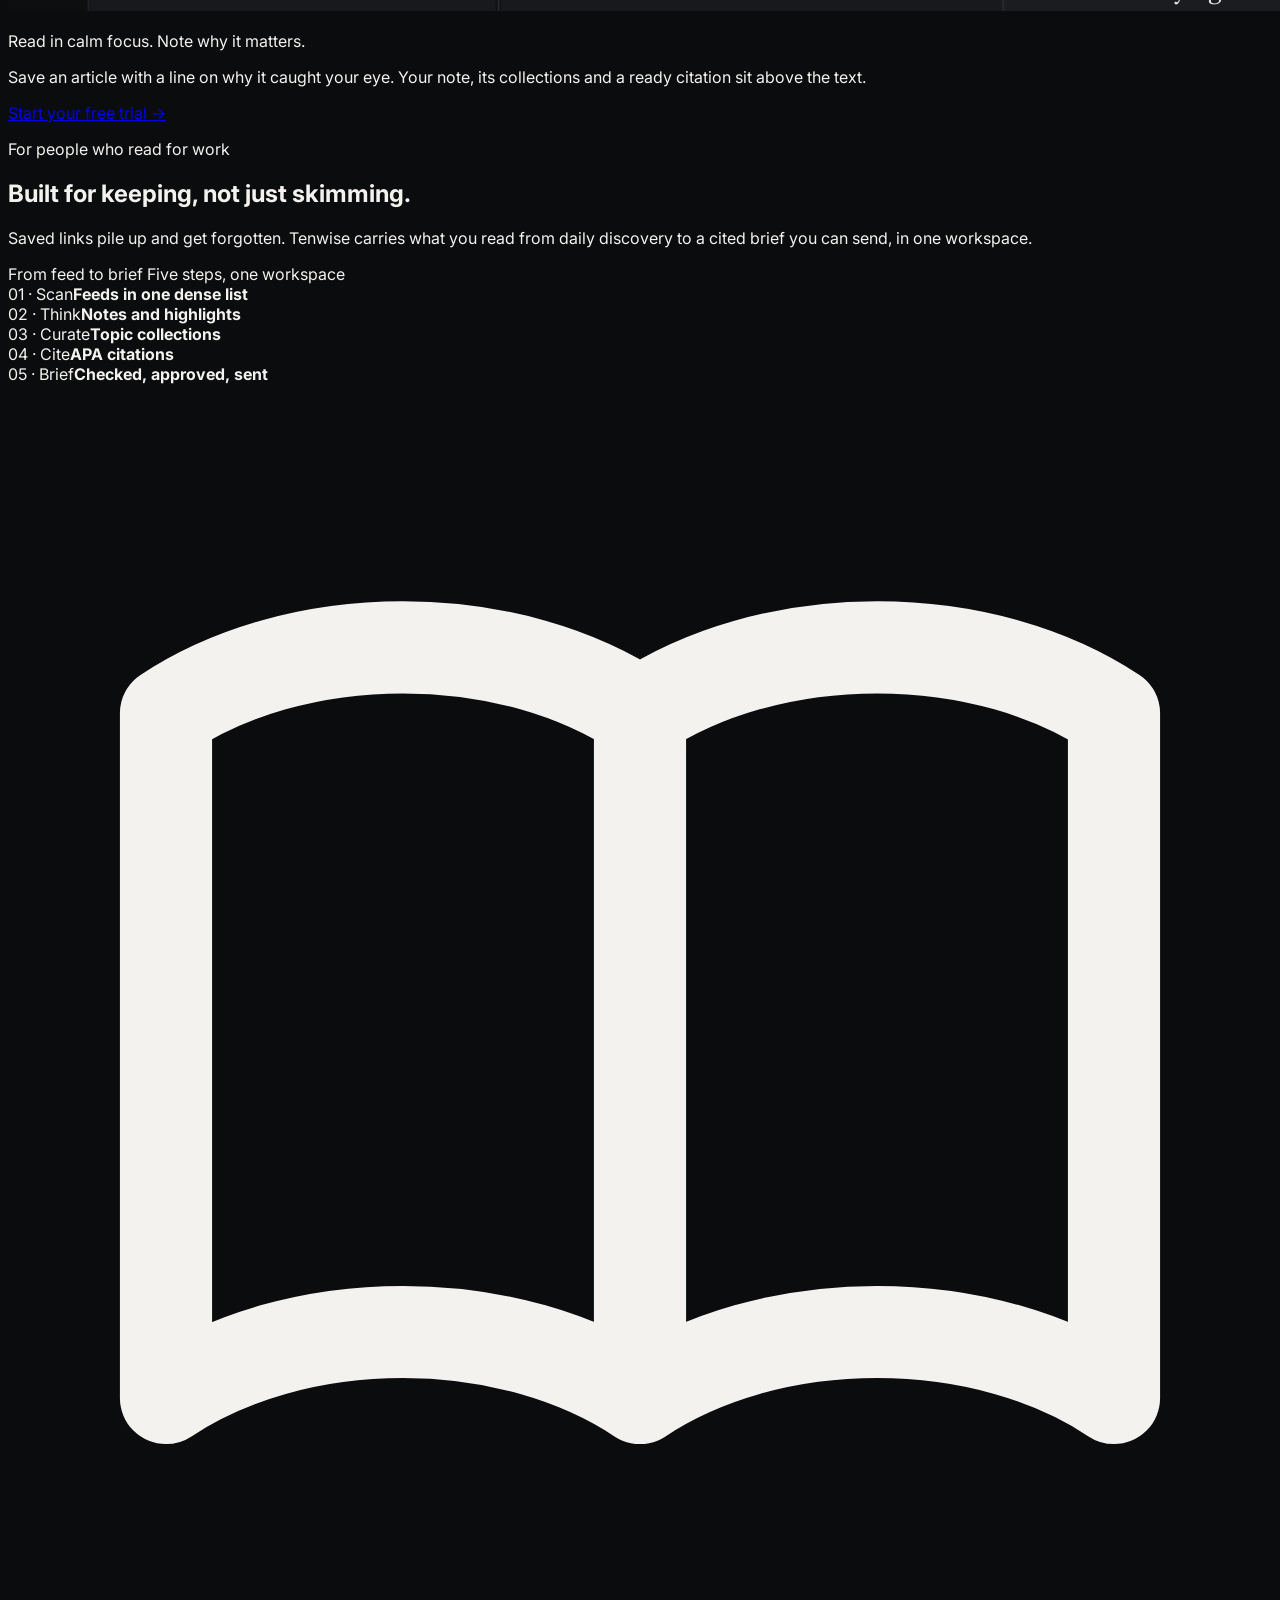
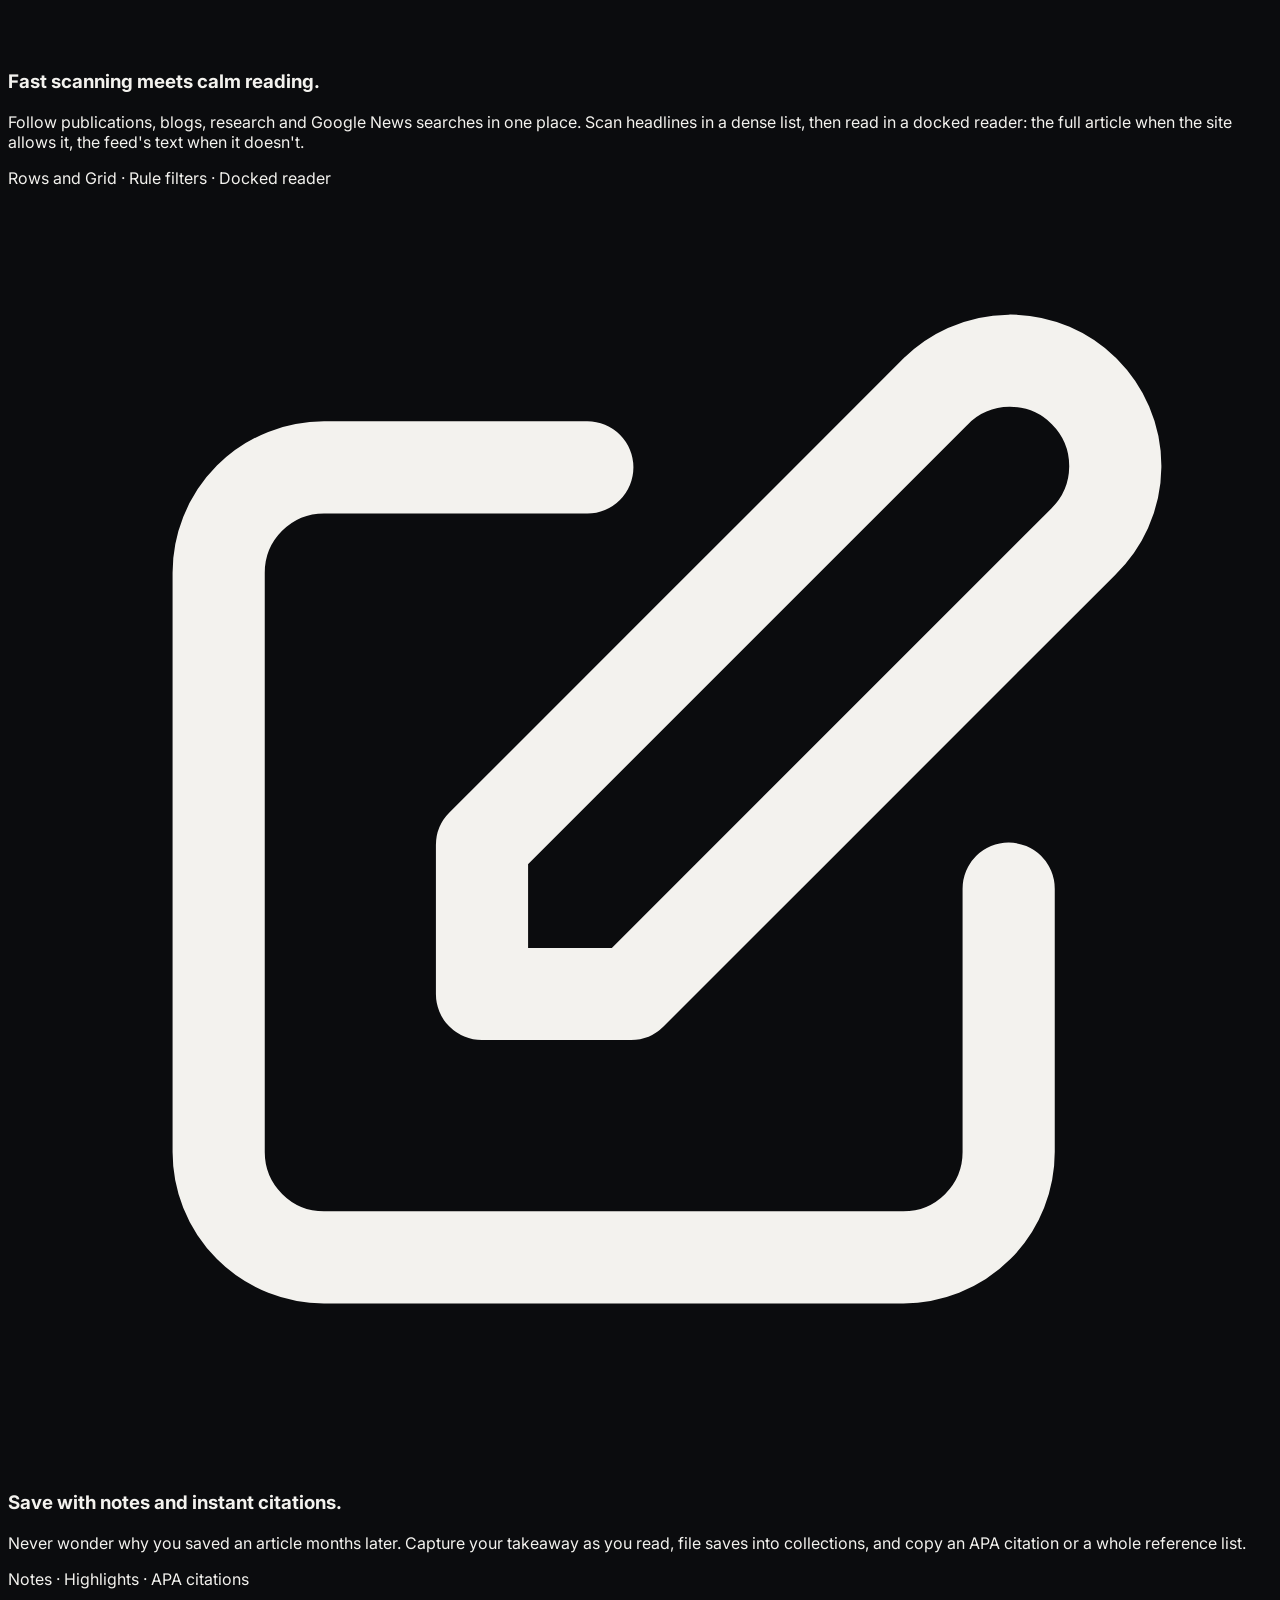
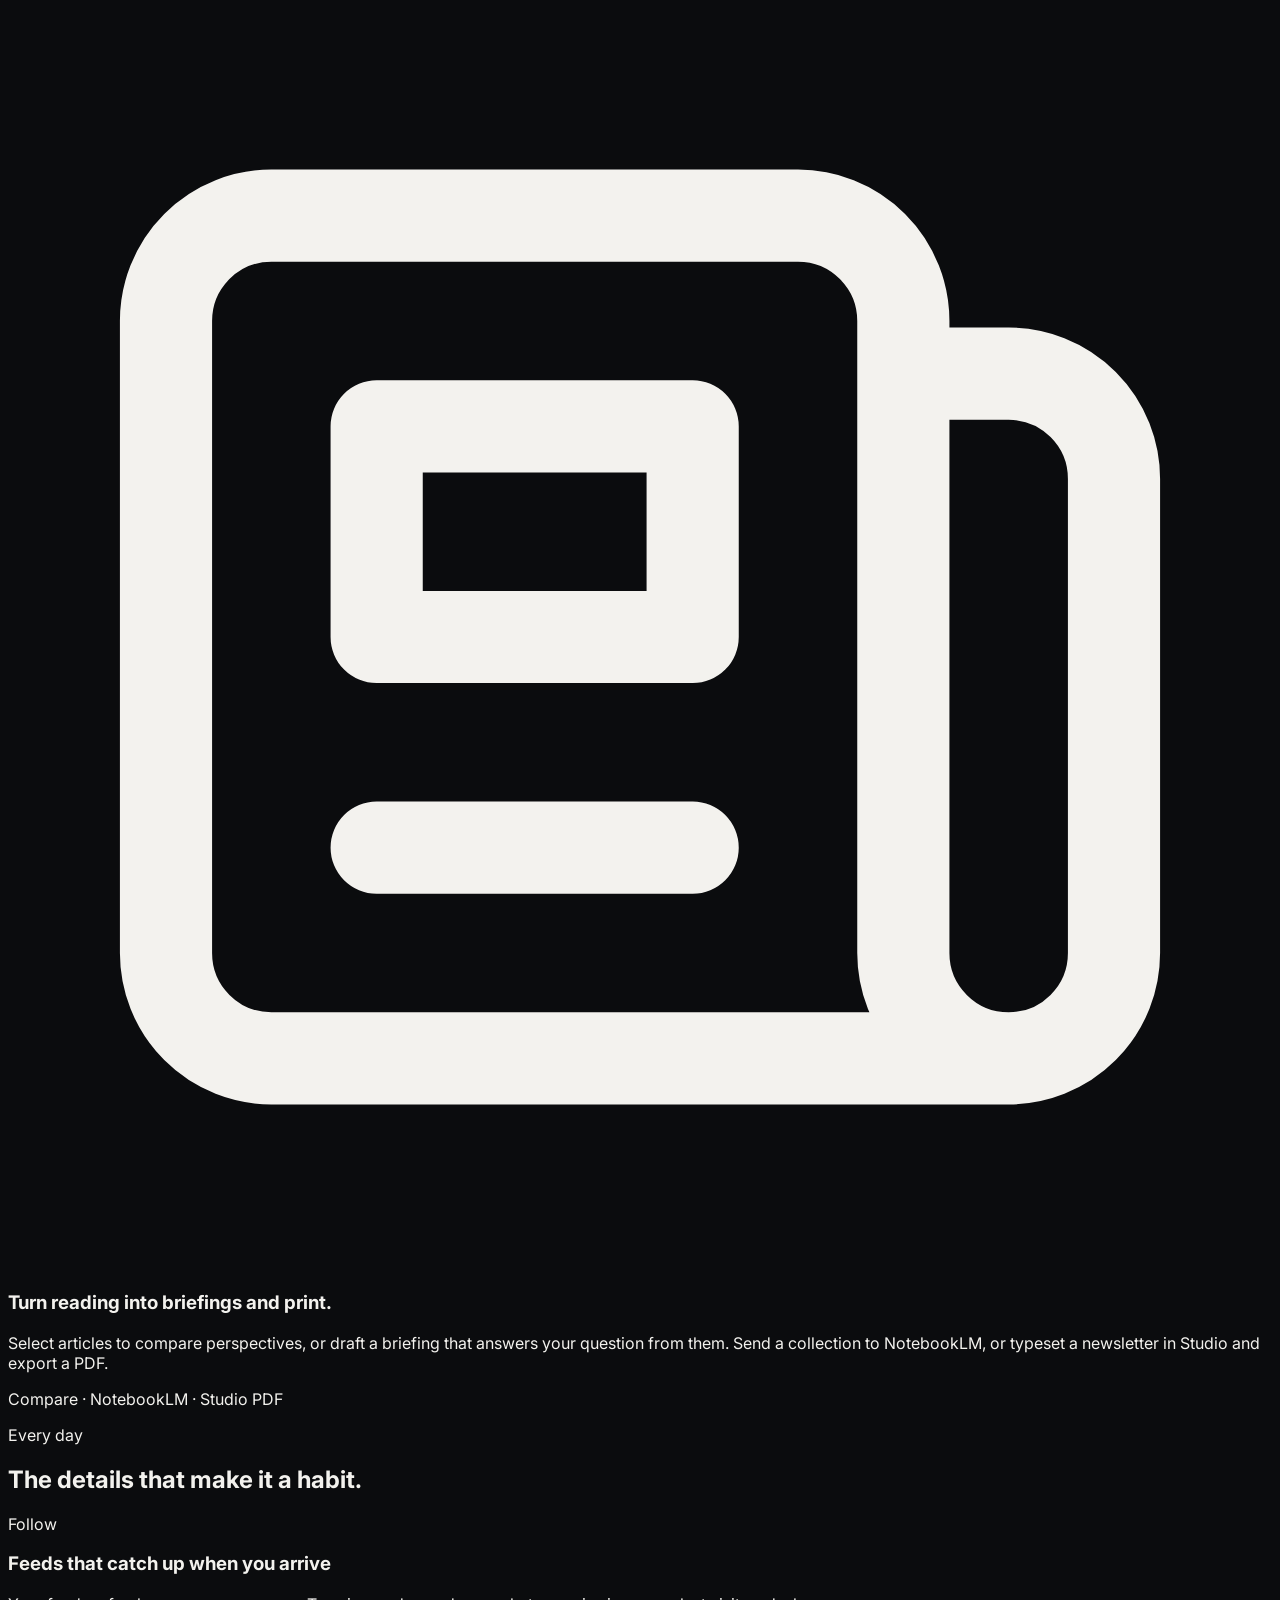
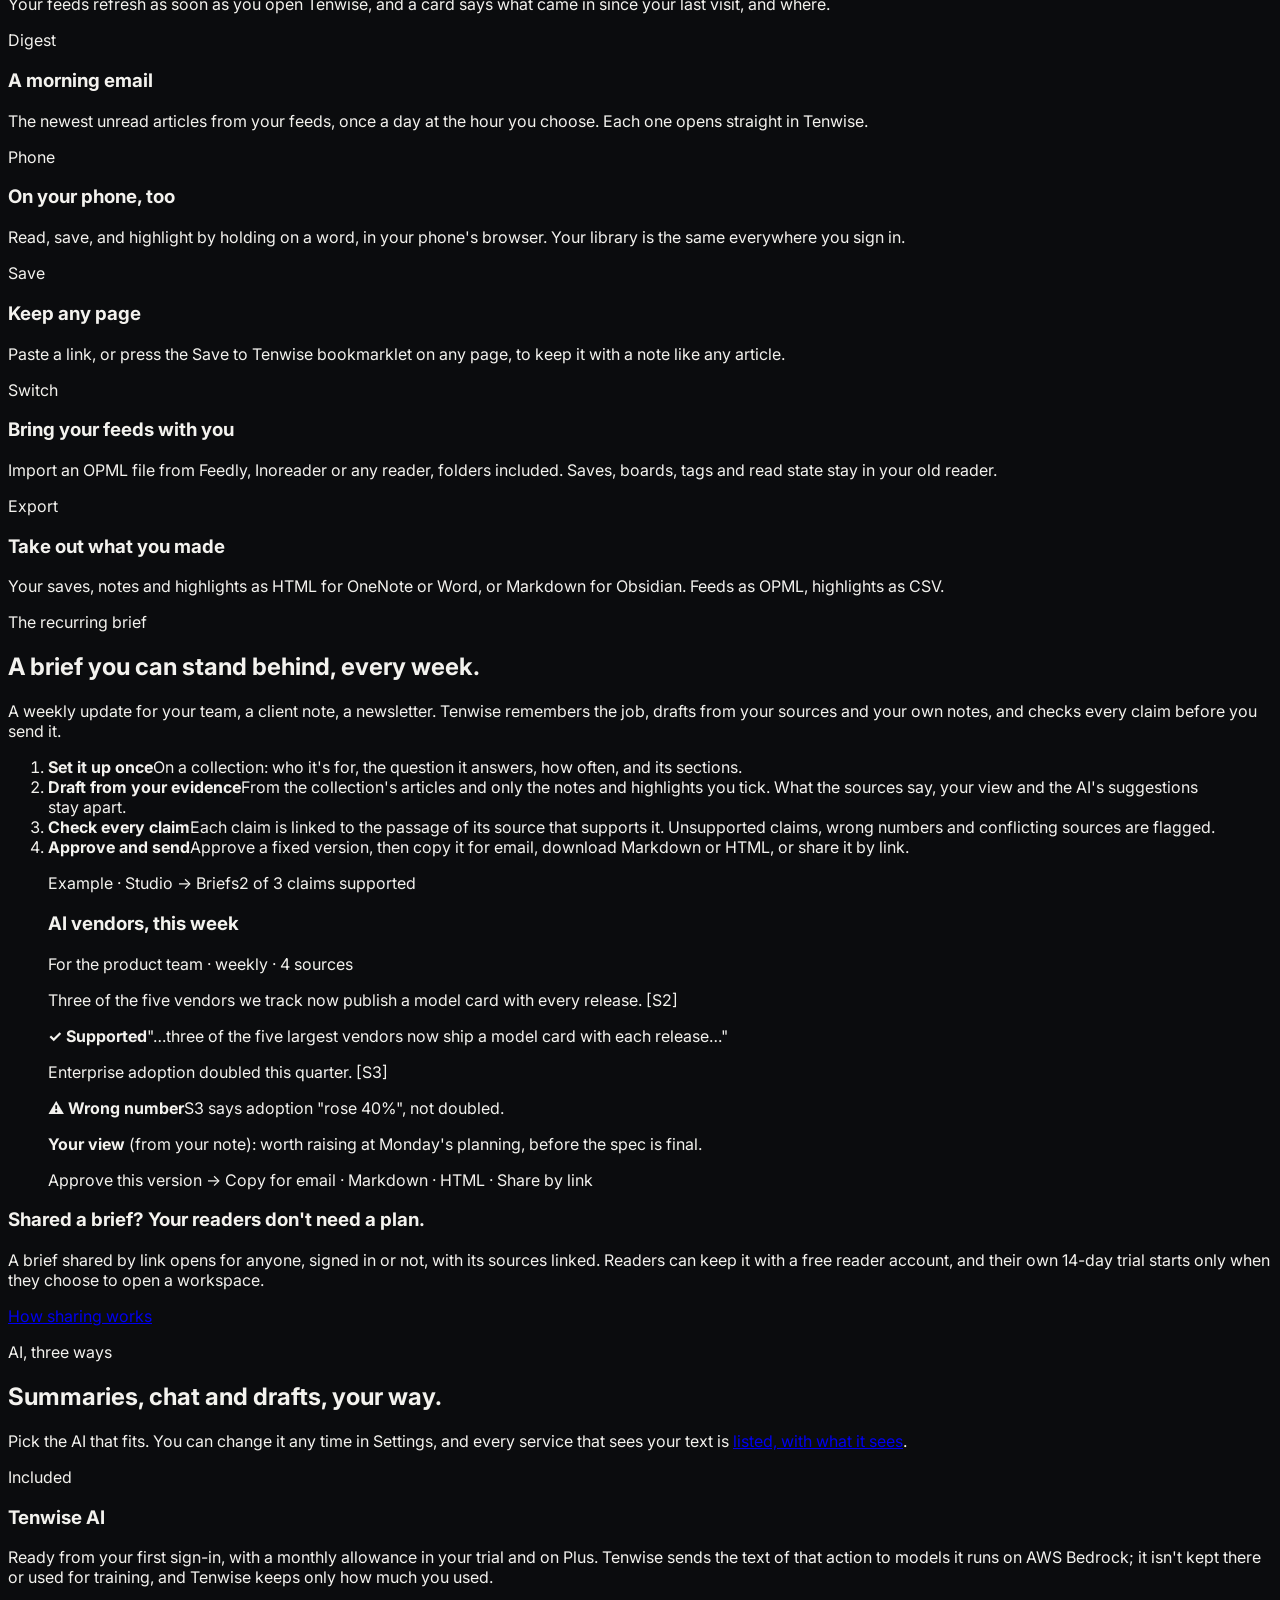
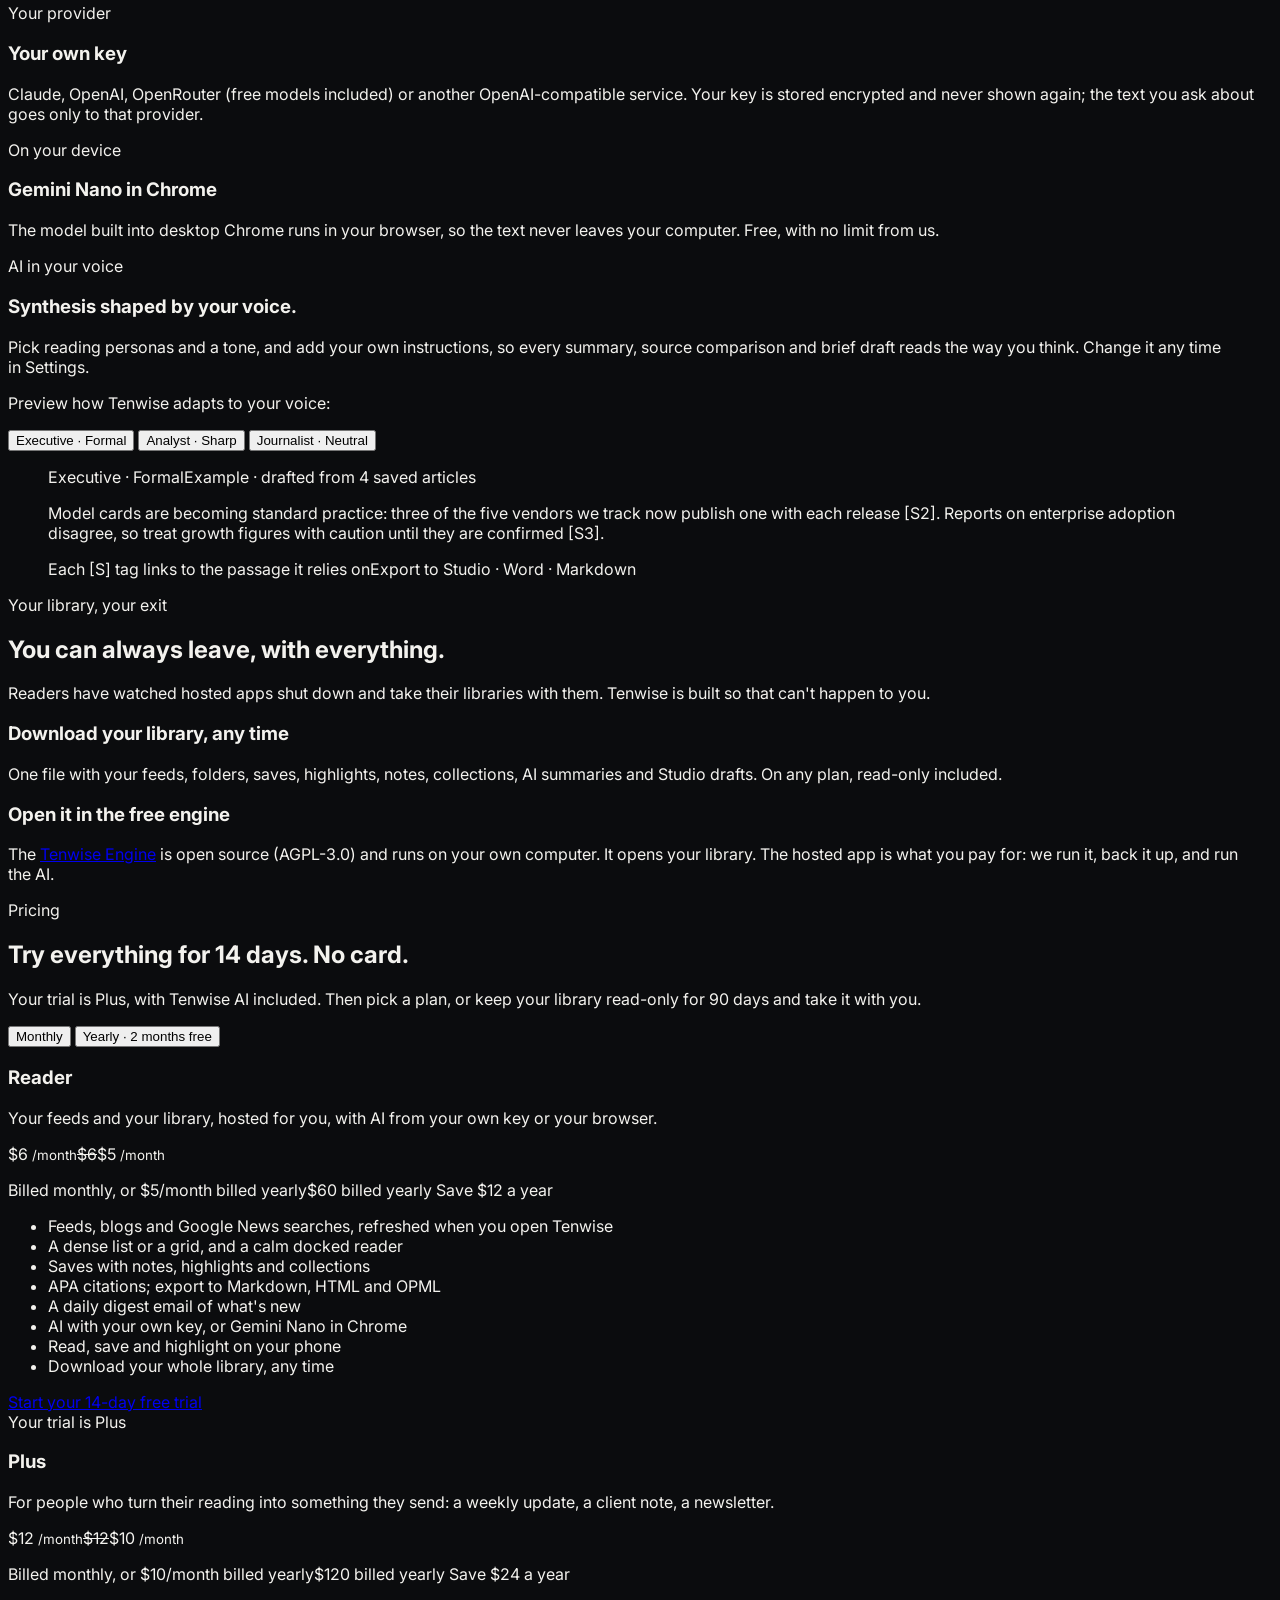
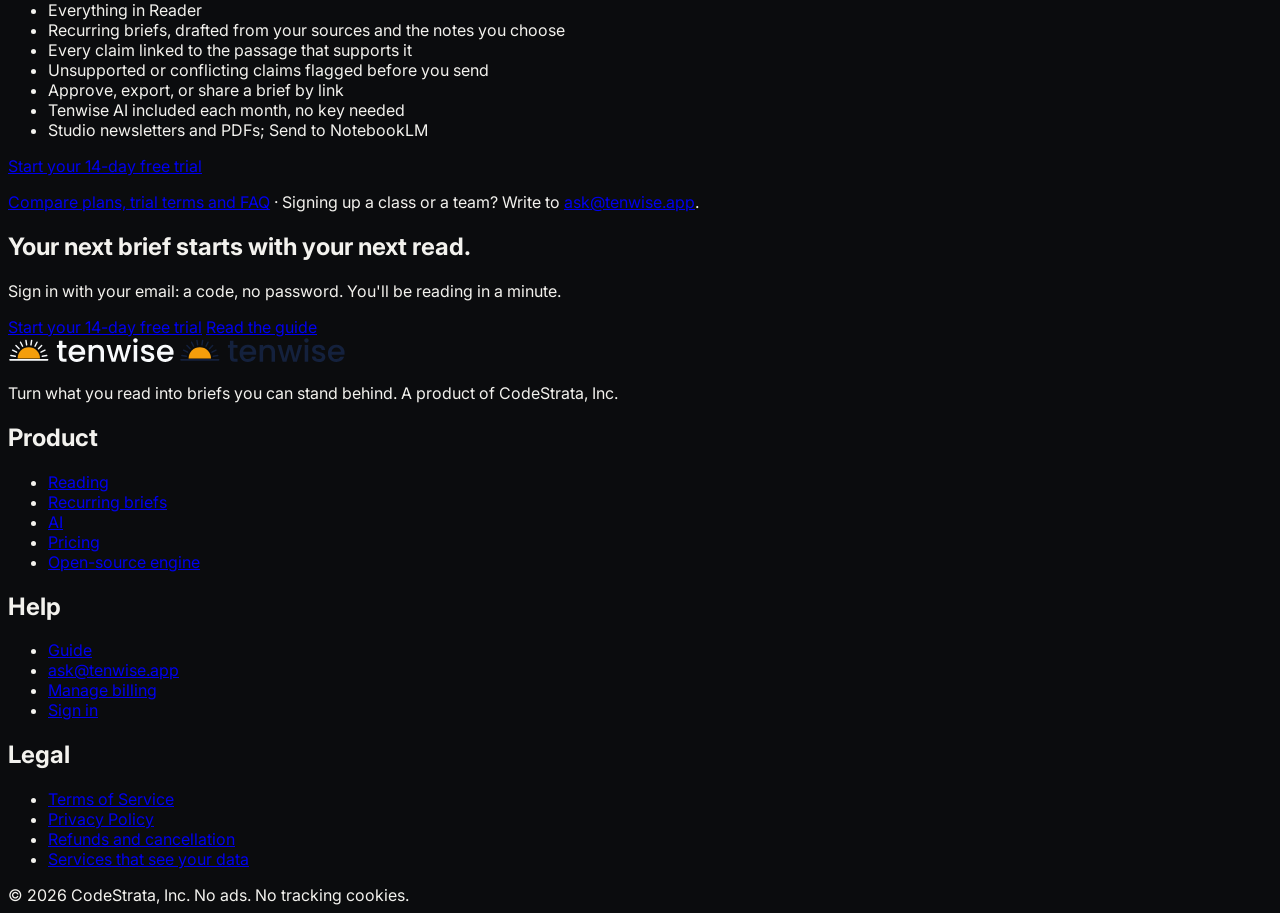
==== commit bfb66e0a: "Phone header: logo, Sign in and the menu; a readable trial button in the menu (GTM-16) The menu's li" ====
--- a/public/index.html
+++ b/public/index.html
@@ -51,6 +51,7 @@
     <a href="/#ai">AI</a>
     <a href="/pricing/">Pricing</a>
     <a href="/docs/">Guide</a>
+    <button type="button" class="mobile-theme" data-theme-toggle><span aria-hidden="true">◐</span> Light or dark</button>
     <a class="btn btn-primary" href="/login?ref=site-menu">Start your free trial</a>
   </nav>
 </header>
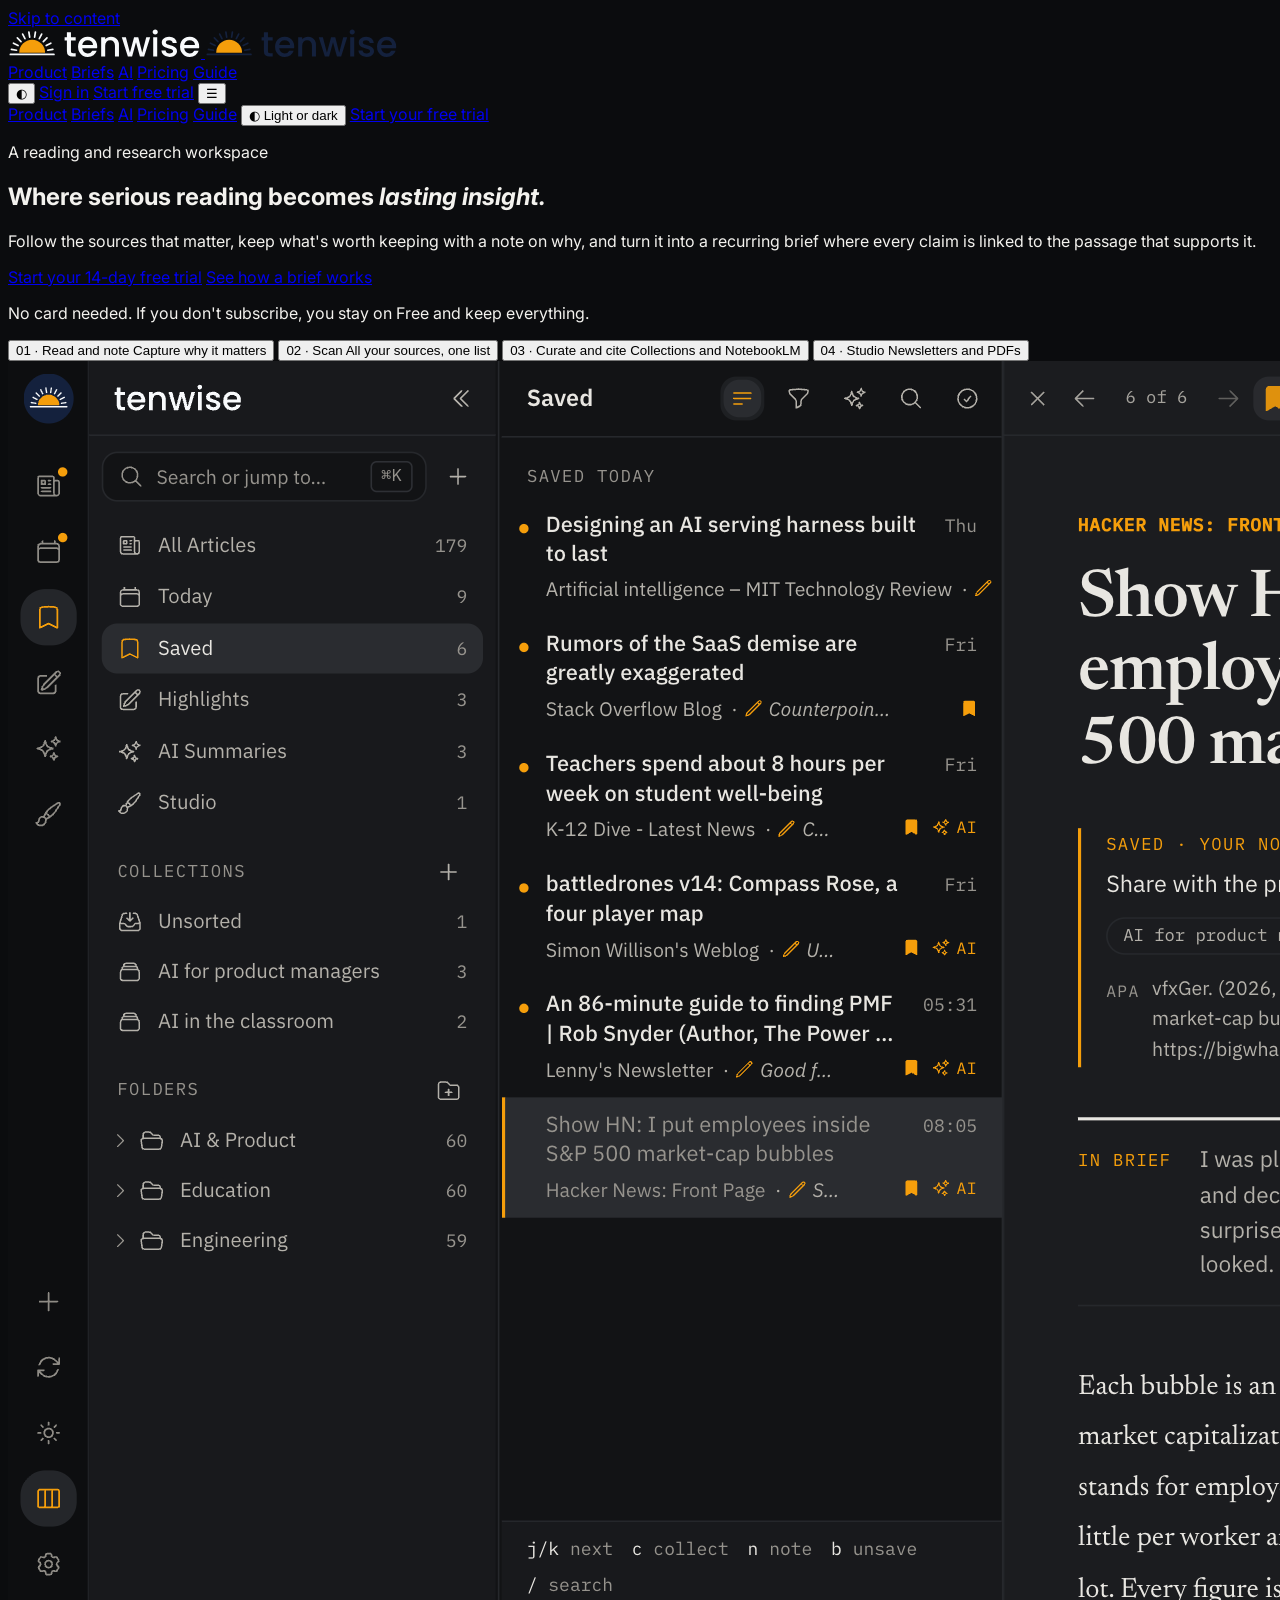
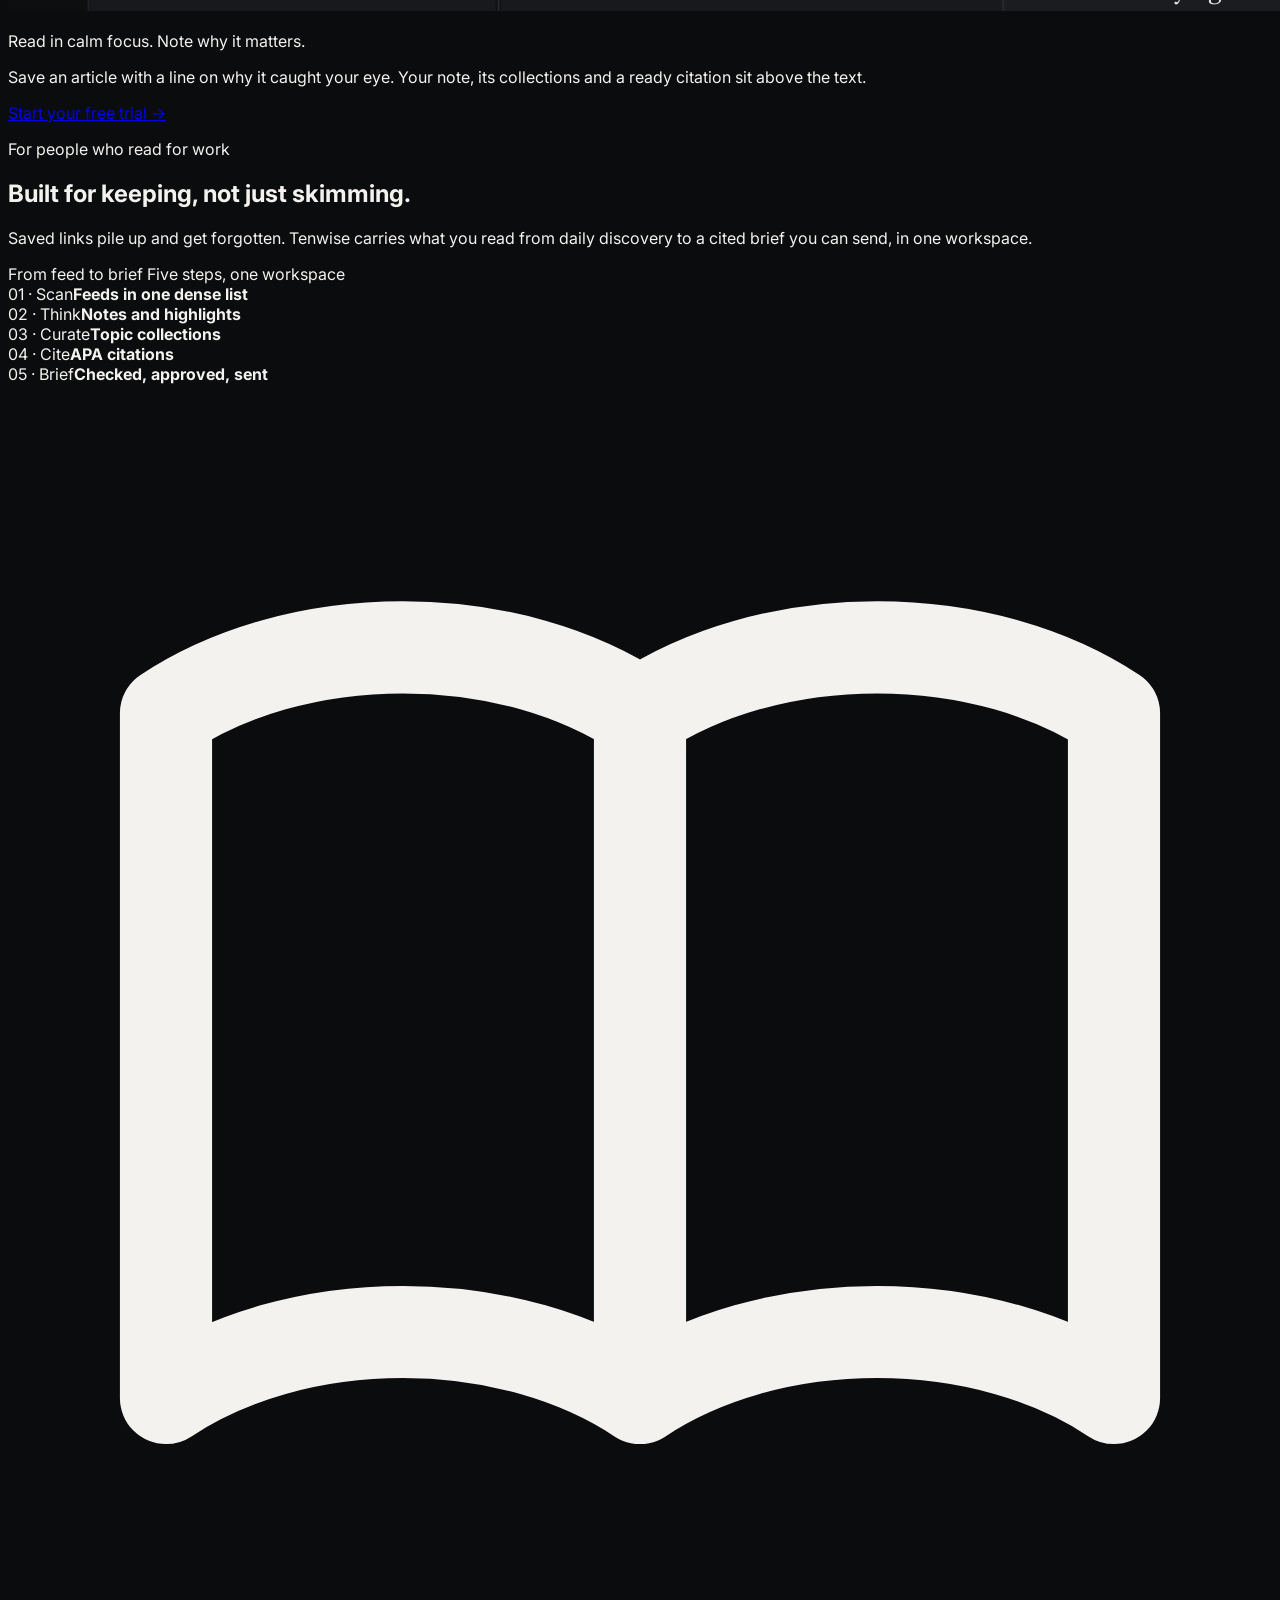
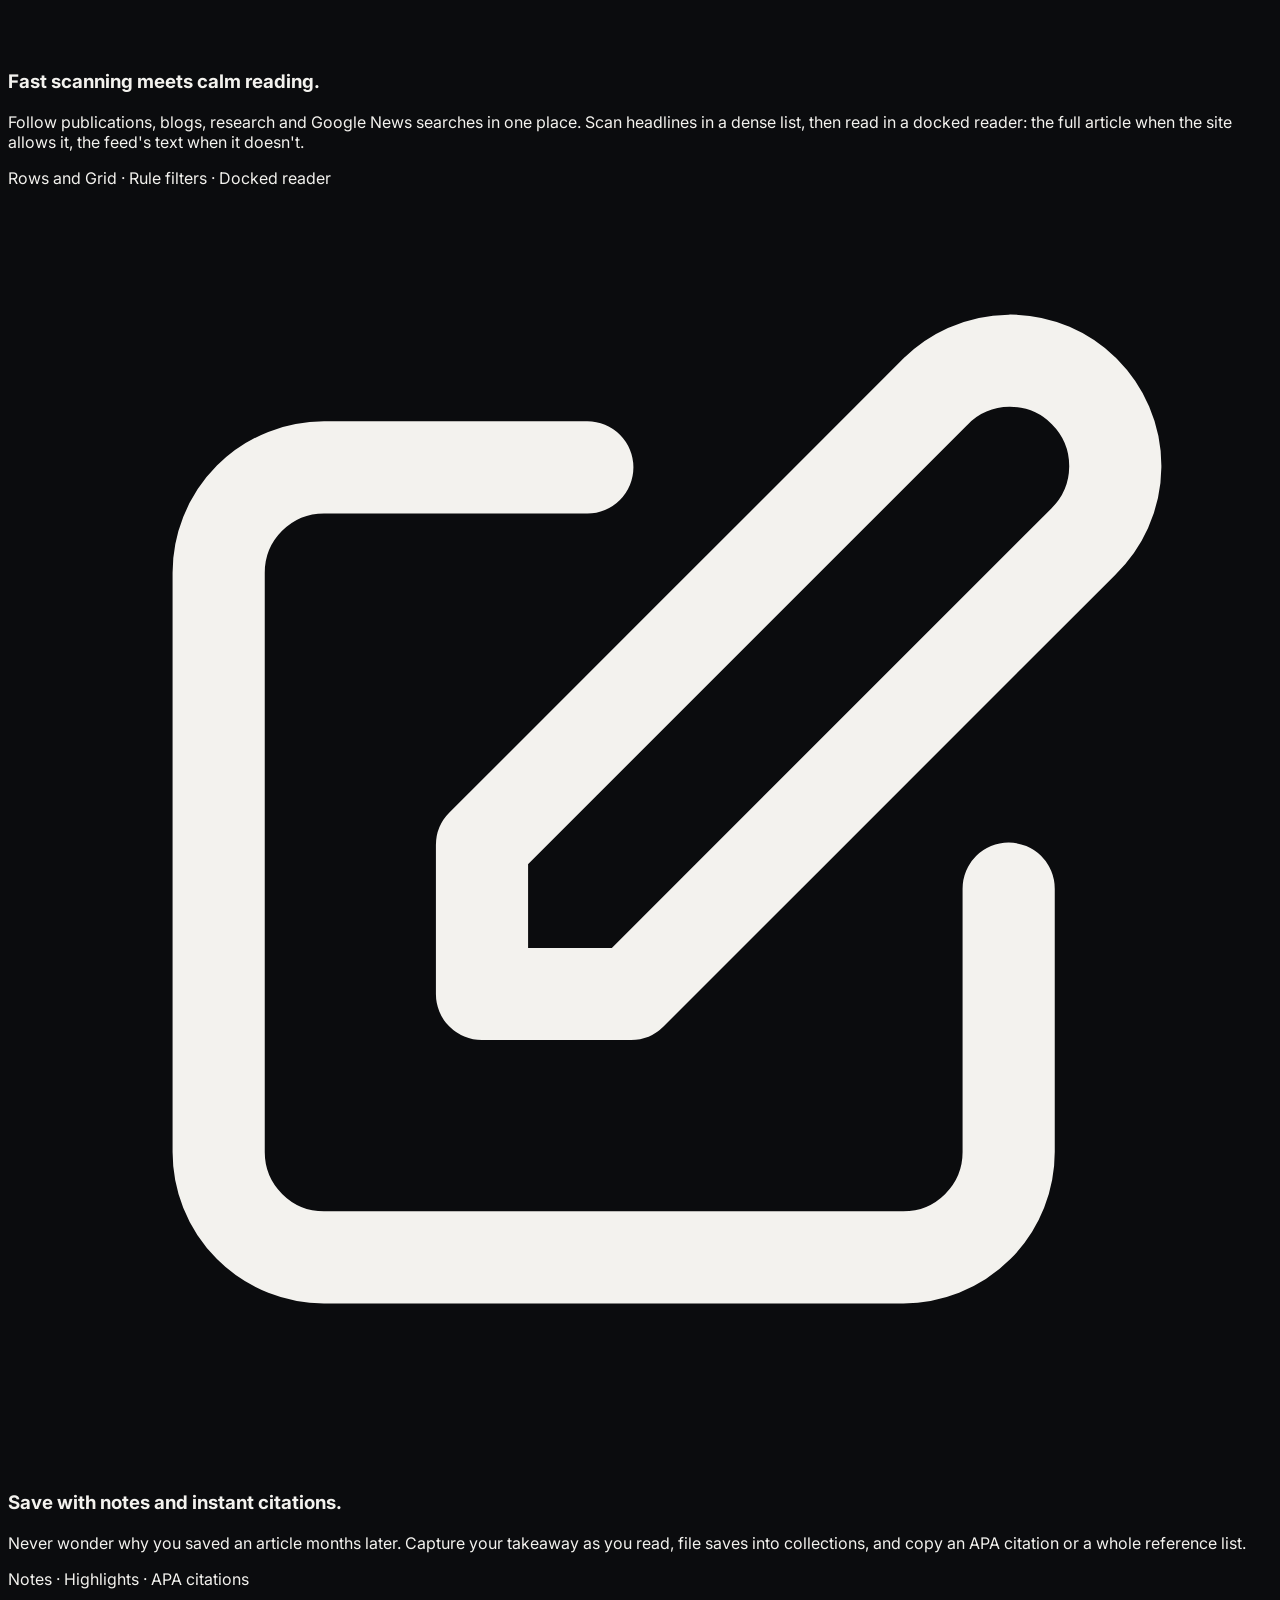
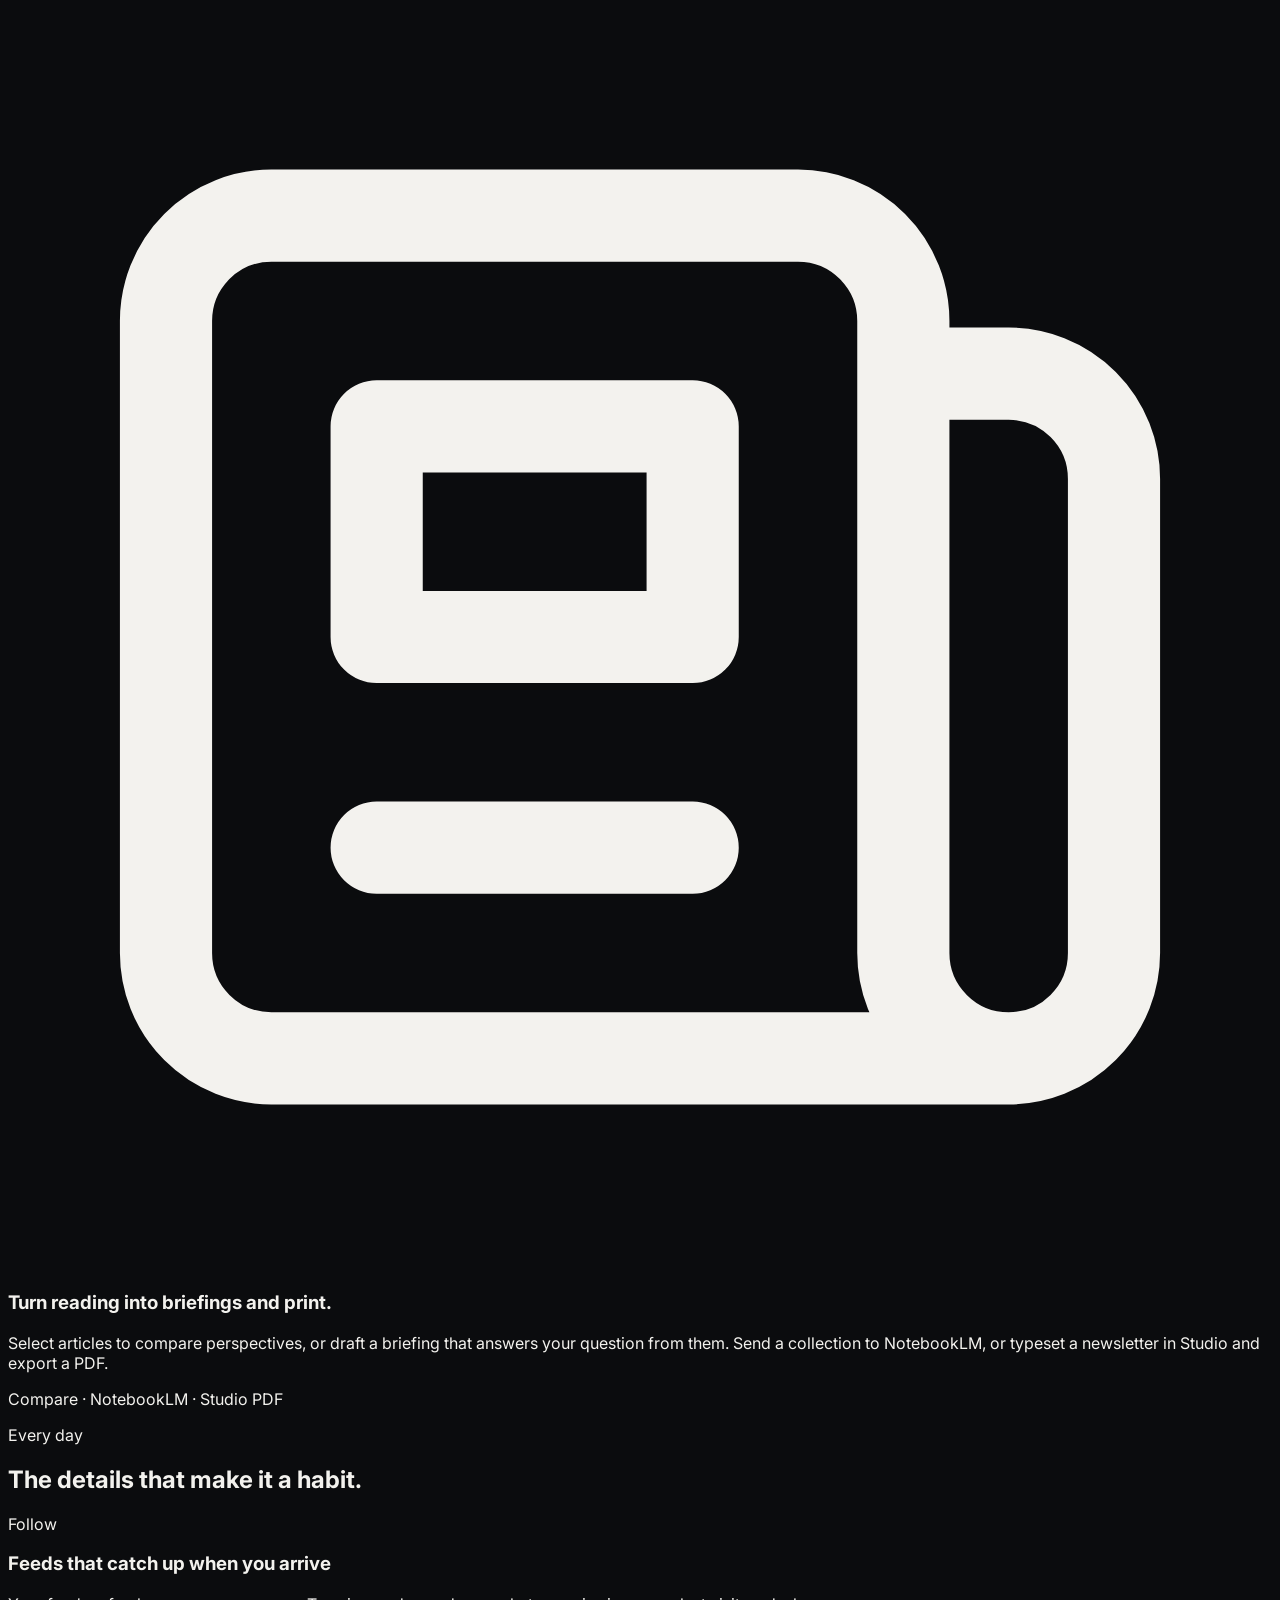
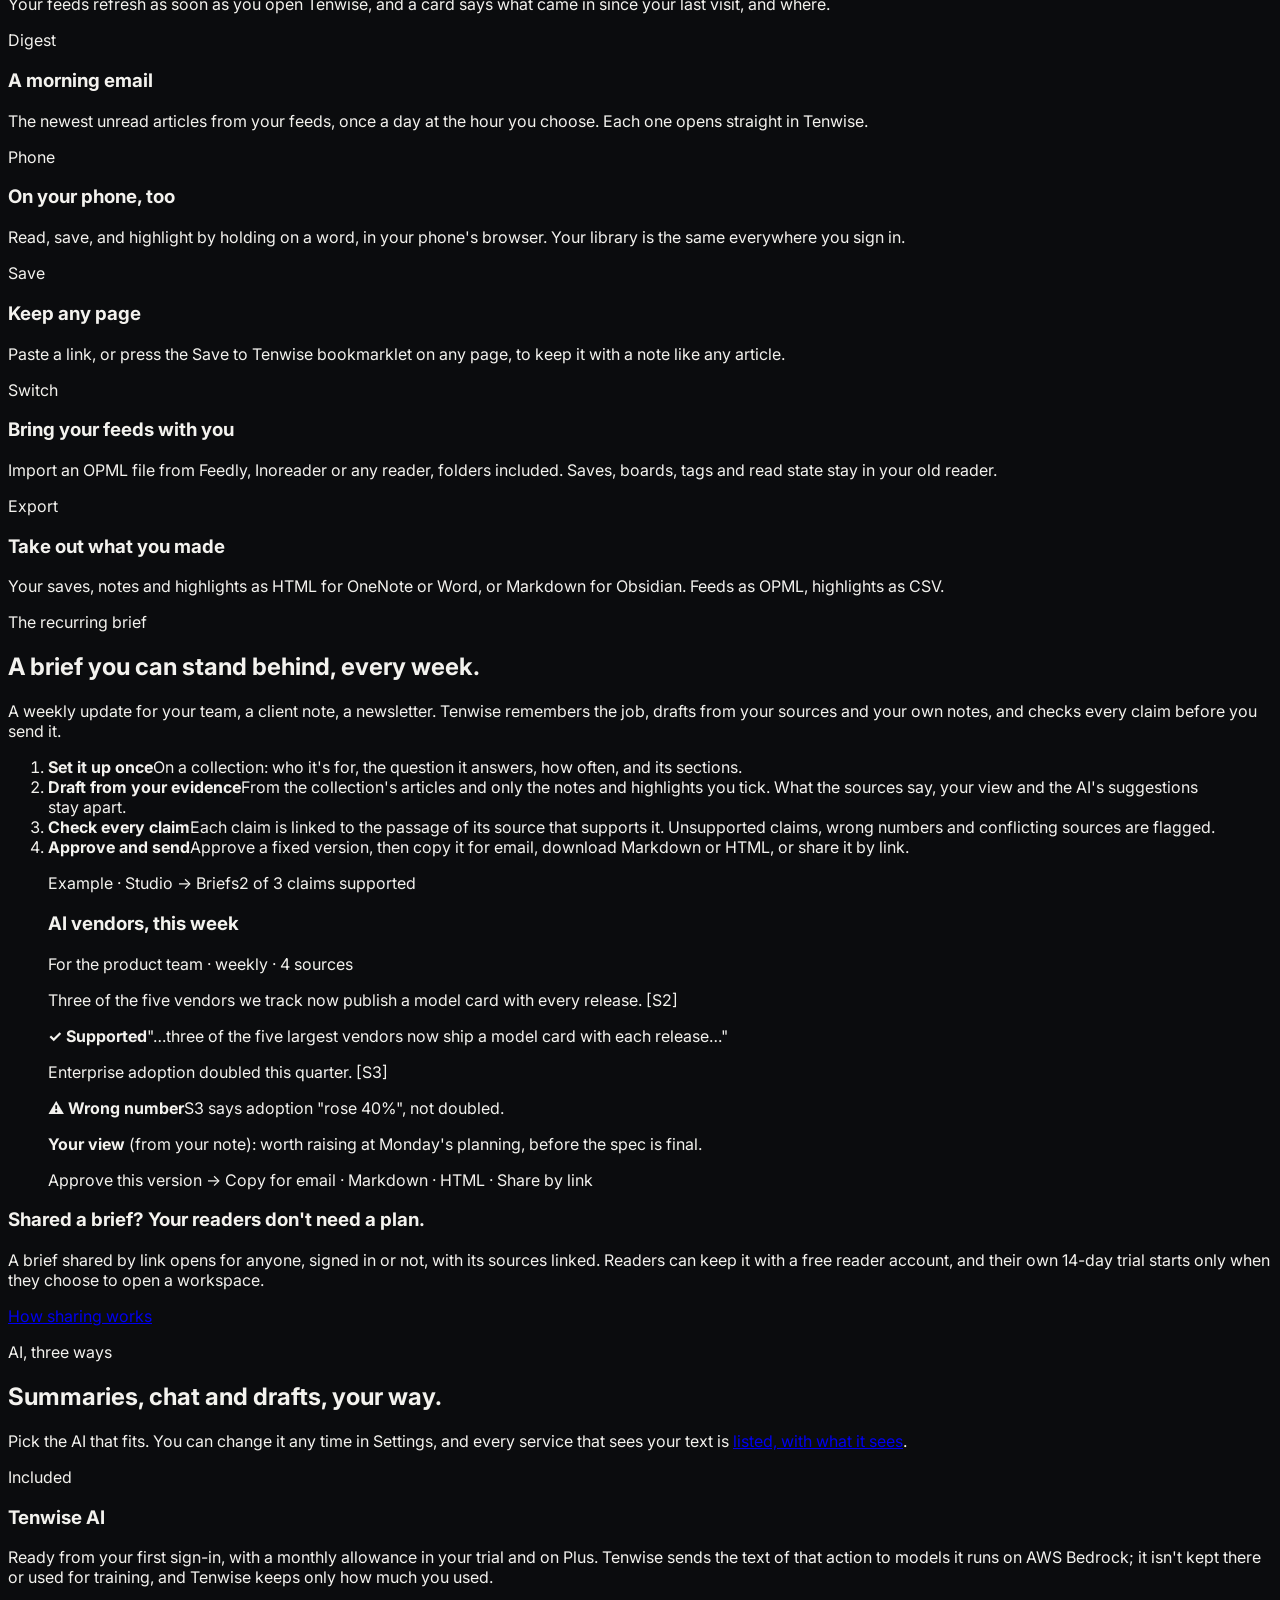
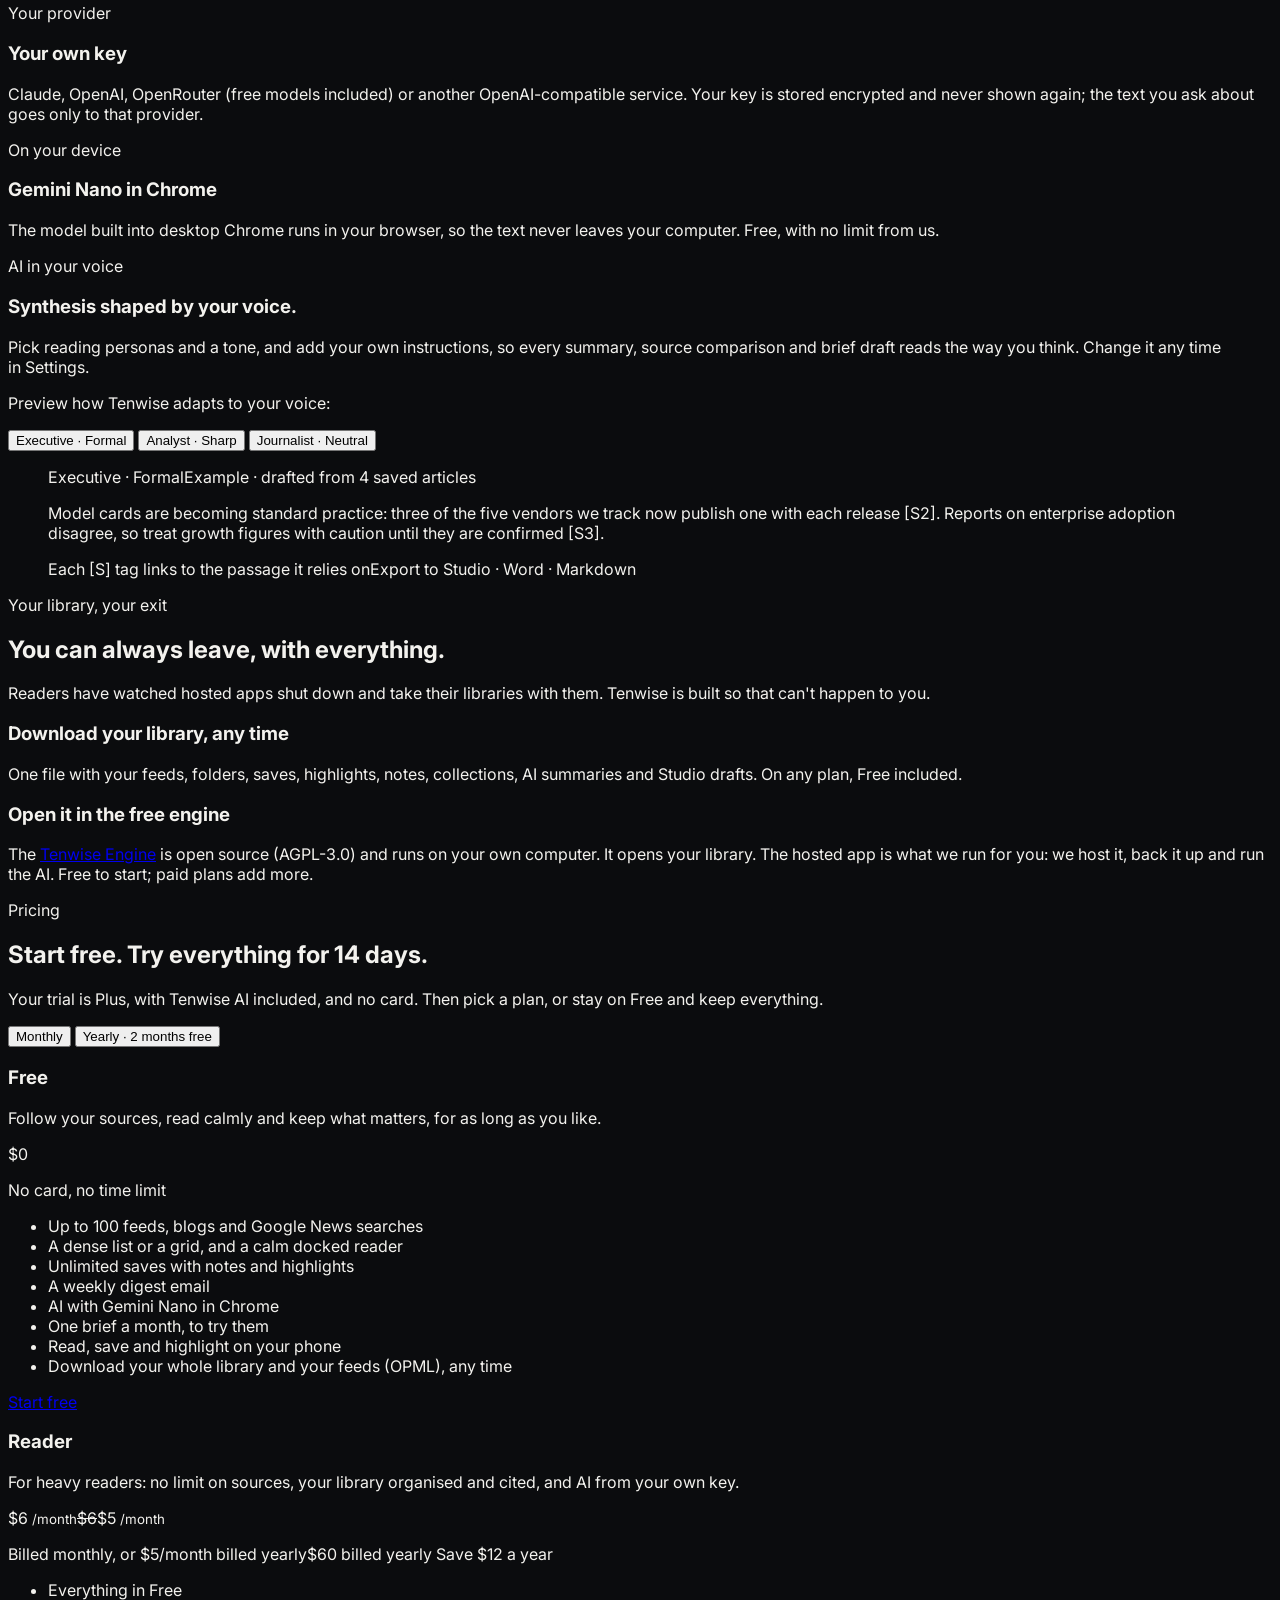
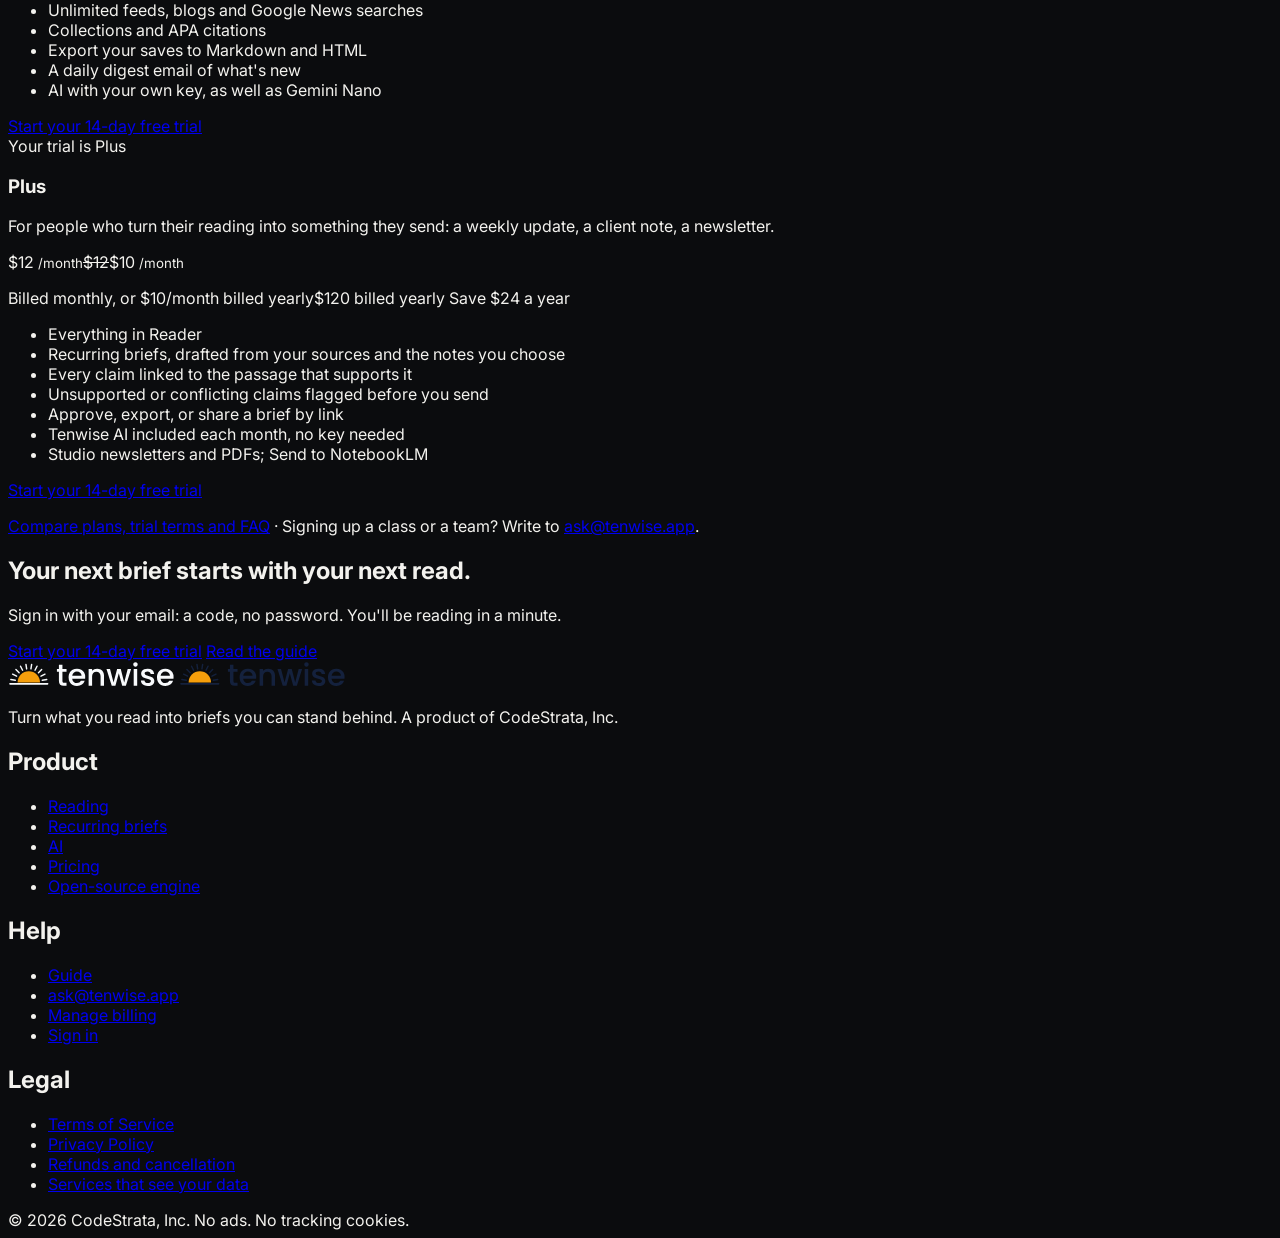
==== commit 4b1aaaad: "Free, Reader and Plus on the pricing and home pages (UX-12) A Free plan in site/plans.json: up to 10" ====
--- a/public/index.html
+++ b/public/index.html
@@ -4,7 +4,7 @@
   <meta charset="UTF-8">
   <meta name="viewport" content="width=device-width, initial-scale=1.0">
   <title>Tenwise · Where serious reading becomes lasting insight</title>
-  <meta name="description" content="Tenwise is a reading and research workspace. Follow your sources, keep what matters with notes and highlights, and turn it into a recurring brief where every claim is linked to the passage that supports it. 14-day free trial, no card.">
+  <meta name="description" content="Tenwise is a reading and research workspace. Follow your sources, keep what matters with notes and highlights, and turn it into a recurring brief where every claim is linked to the passage that supports it. Free plan, and a 14-day trial of Plus with no card.">
   <meta name="author" content="CodeStrata, Inc.">
   <meta property="og:type" content="website">
   <meta property="og:url" content="https://tenwise.app/">
@@ -68,7 +68,7 @@
         <a class="btn btn-primary btn-lg" href="/login?ref=site-hero">Start your 14-day free trial</a>
         <a class="btn btn-ghost btn-lg" href="#briefs">See how a brief works</a>
       </div>
-      <p class="hero-note">No card needed. Your library stays readable and downloadable for 90 days if you don't subscribe.</p>
+      <p class="hero-note">No card needed. If you don't subscribe, you stay on Free and keep everything.</p>
 
       <div class="showcase" id="showcase">
         <div class="showcase-tabs" role="tablist" aria-label="Screens from Tenwise">
@@ -304,11 +304,11 @@
         <div class="grid reveal">
           <div class="card">
             <h3>Download your library, any time</h3>
-            <p>One file with your feeds, folders, saves, highlights, notes, collections, AI summaries and Studio drafts. On any plan, read-only included.</p>
+            <p>One file with your feeds, folders, saves, highlights, notes, collections, AI summaries and Studio drafts. On any plan, Free included.</p>
           </div>
           <div class="card">
             <h3>Open it in the free engine</h3>
-            <p>The <a href="https://github.com/Tenwise/tenwise-engine">Tenwise Engine</a> is open source (AGPL-3.0) and runs on your own computer. It opens your library. The hosted app is what you pay for: we run it, back it up, and run the AI.</p>
+            <p>The <a href="https://github.com/Tenwise/tenwise-engine">Tenwise Engine</a> is open source (AGPL-3.0) and runs on your own computer. It opens your library. The hosted app is what we run for you: we host it, back it up and run the AI. Free to start; paid plans add more.</p>
           </div>
         </div>
       </div>
@@ -319,28 +319,43 @@
   <section id="pricing" class="section">
     <div class="wrap center">
       <p class="eyebrow">Pricing</p>
-      <h2 class="section-title">Try everything for 14 days. No card.</h2>
-      <p class="section-lede">Your trial is Plus, with Tenwise AI included. Then pick a plan, or keep your library read-only for 90 days and take it with you.</p>
+      <h2 class="section-title">Start free. Try everything for 14 days.</h2>
+      <p class="section-lede">Your trial is Plus, with Tenwise AI included, and no card. Then pick a plan, or stay on Free and keep everything.</p>
 <!-- site:plans ref="site-home" -->
       <div class="center"><div class="billing-switch" role="group" aria-label="Billing period">
         <button type="button" data-period="monthly" aria-pressed="false">Monthly</button>
         <button type="button" data-period="annual" aria-pressed="true">Yearly · 2 months free</button>
       </div></div>
       <div class="plans">
+        <article class="plan" id="plan-free">
+          <h3>Free</h3>
+          <p class="for">Follow your sources, read calmly and keep what matters, for as long as you like.</p>
+          <p class="price">$0</p>
+          <p class="price-note">No card, no time limit</p>
+          <ul>
+            <li>Up to 100 feeds, blogs and Google News searches</li>
+            <li>A dense list or a grid, and a calm docked reader</li>
+            <li>Unlimited saves with notes and highlights</li>
+            <li>A weekly digest email</li>
+            <li>AI with Gemini Nano in Chrome</li>
+            <li>One brief a month, to try them</li>
+            <li>Read, save and highlight on your phone</li>
+            <li>Download your whole library and your feeds (OPML), any time</li>
+          </ul>
+          <a class="btn btn-ghost" href="/login?ref=site-home-free">Start free</a>
+        </article>
         <article class="plan" id="plan-reader">
           <h3>Reader</h3>
-          <p class="for">Your feeds and your library, hosted for you, with AI from your own key or your browser.</p>
+          <p class="for">For heavy readers: no limit on sources, your library organised and cited, and AI from your own key.</p>
           <p class="price"><span class="price-monthly">$6<small> /month</small></span><span class="price-annual"><s class="was">$6</s>$5<small> /month</small></span></p>
           <p class="price-note"><span class="price-monthly">Billed monthly, or $5/month billed yearly</span><span class="price-annual">$60 billed yearly <span class="save">Save $12 a year</span></span></p>
           <ul>
-            <li>Feeds, blogs and Google News searches, refreshed when you open Tenwise</li>
-            <li>A dense list or a grid, and a calm docked reader</li>
-            <li>Saves with notes, highlights and collections</li>
-            <li>APA citations; export to Markdown, HTML and OPML</li>
+            <li class="plus-all">Everything in Free</li>
+            <li>Unlimited feeds, blogs and Google News searches</li>
+            <li>Collections and APA citations</li>
+            <li>Export your saves to Markdown and HTML</li>
             <li>A daily digest email of what's new</li>
-            <li>AI with your own key, or Gemini Nano in Chrome</li>
-            <li>Read, save and highlight on your phone</li>
-            <li>Download your whole library, any time</li>
+            <li>AI with your own key, as well as Gemini Nano</li>
           </ul>
           <a class="btn btn-ghost" href="/login?ref=site-home-reader">Start your 14-day free trial</a>
         </article>
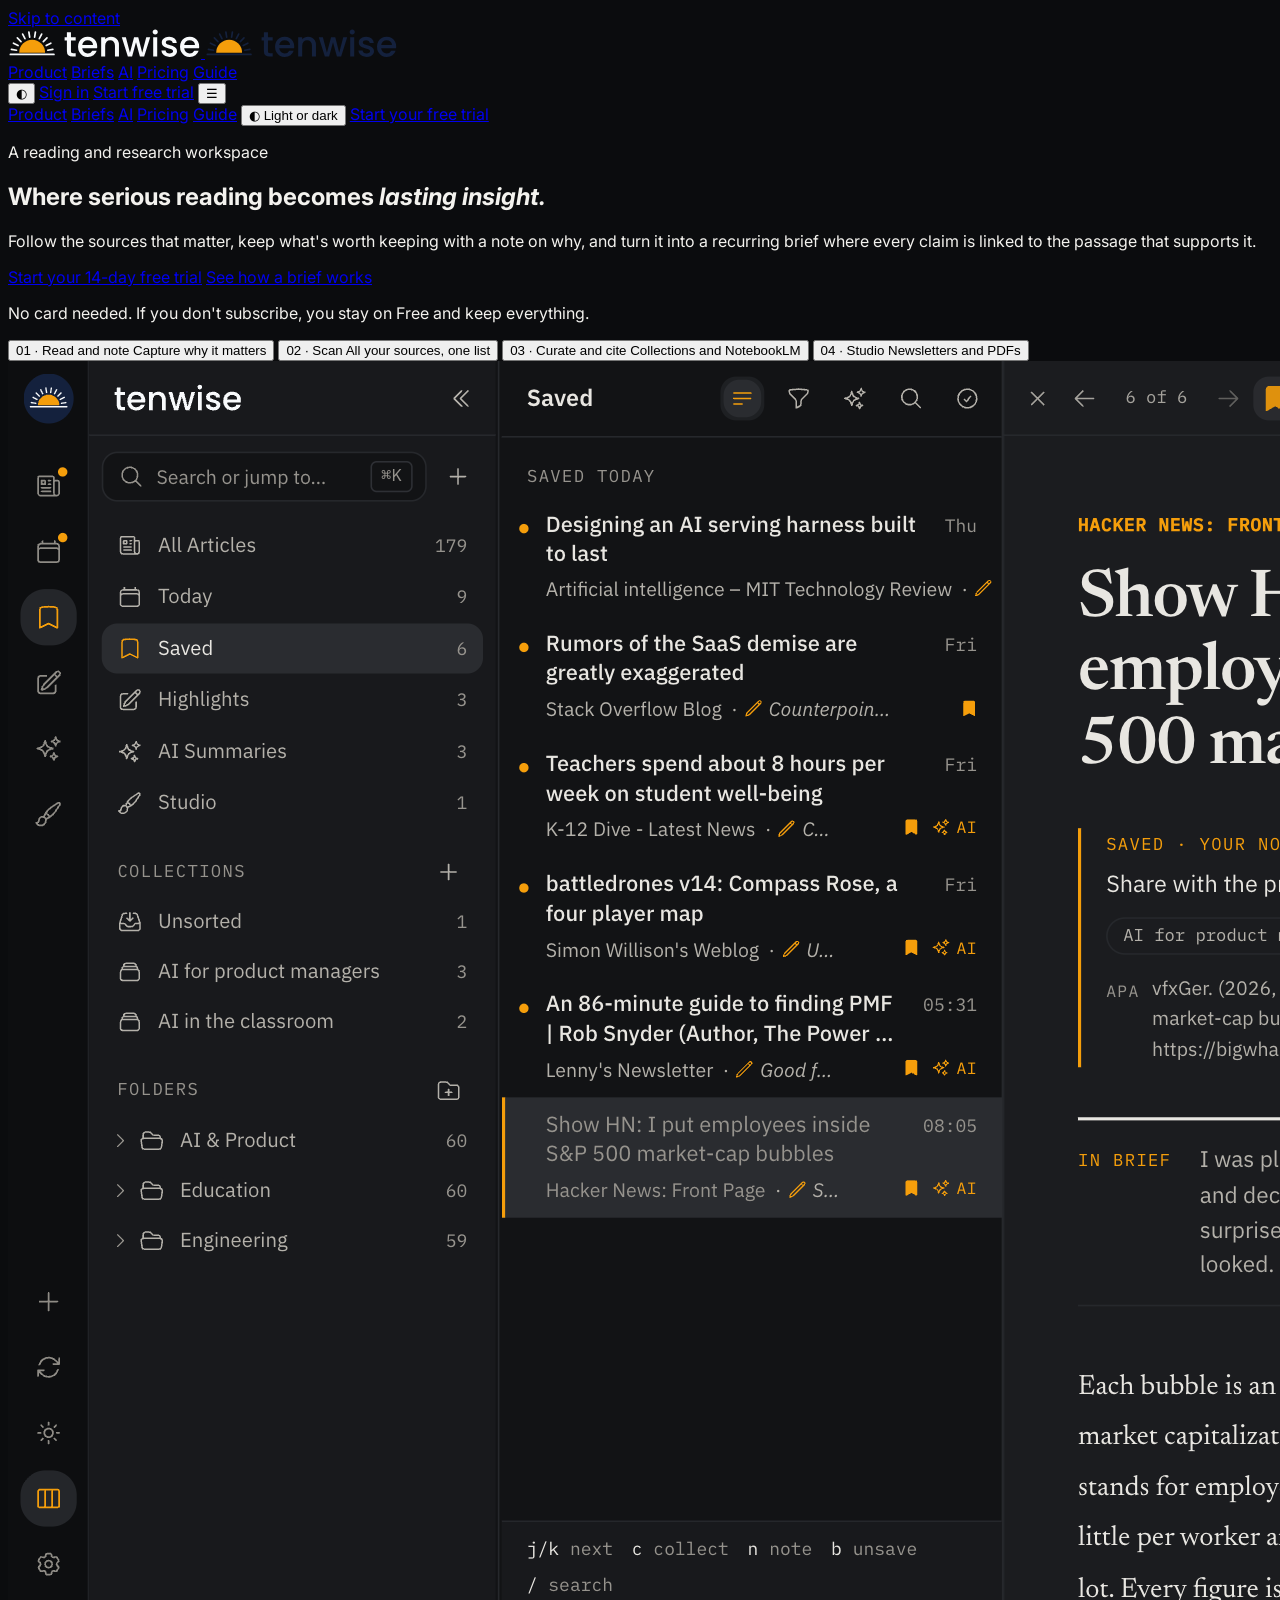
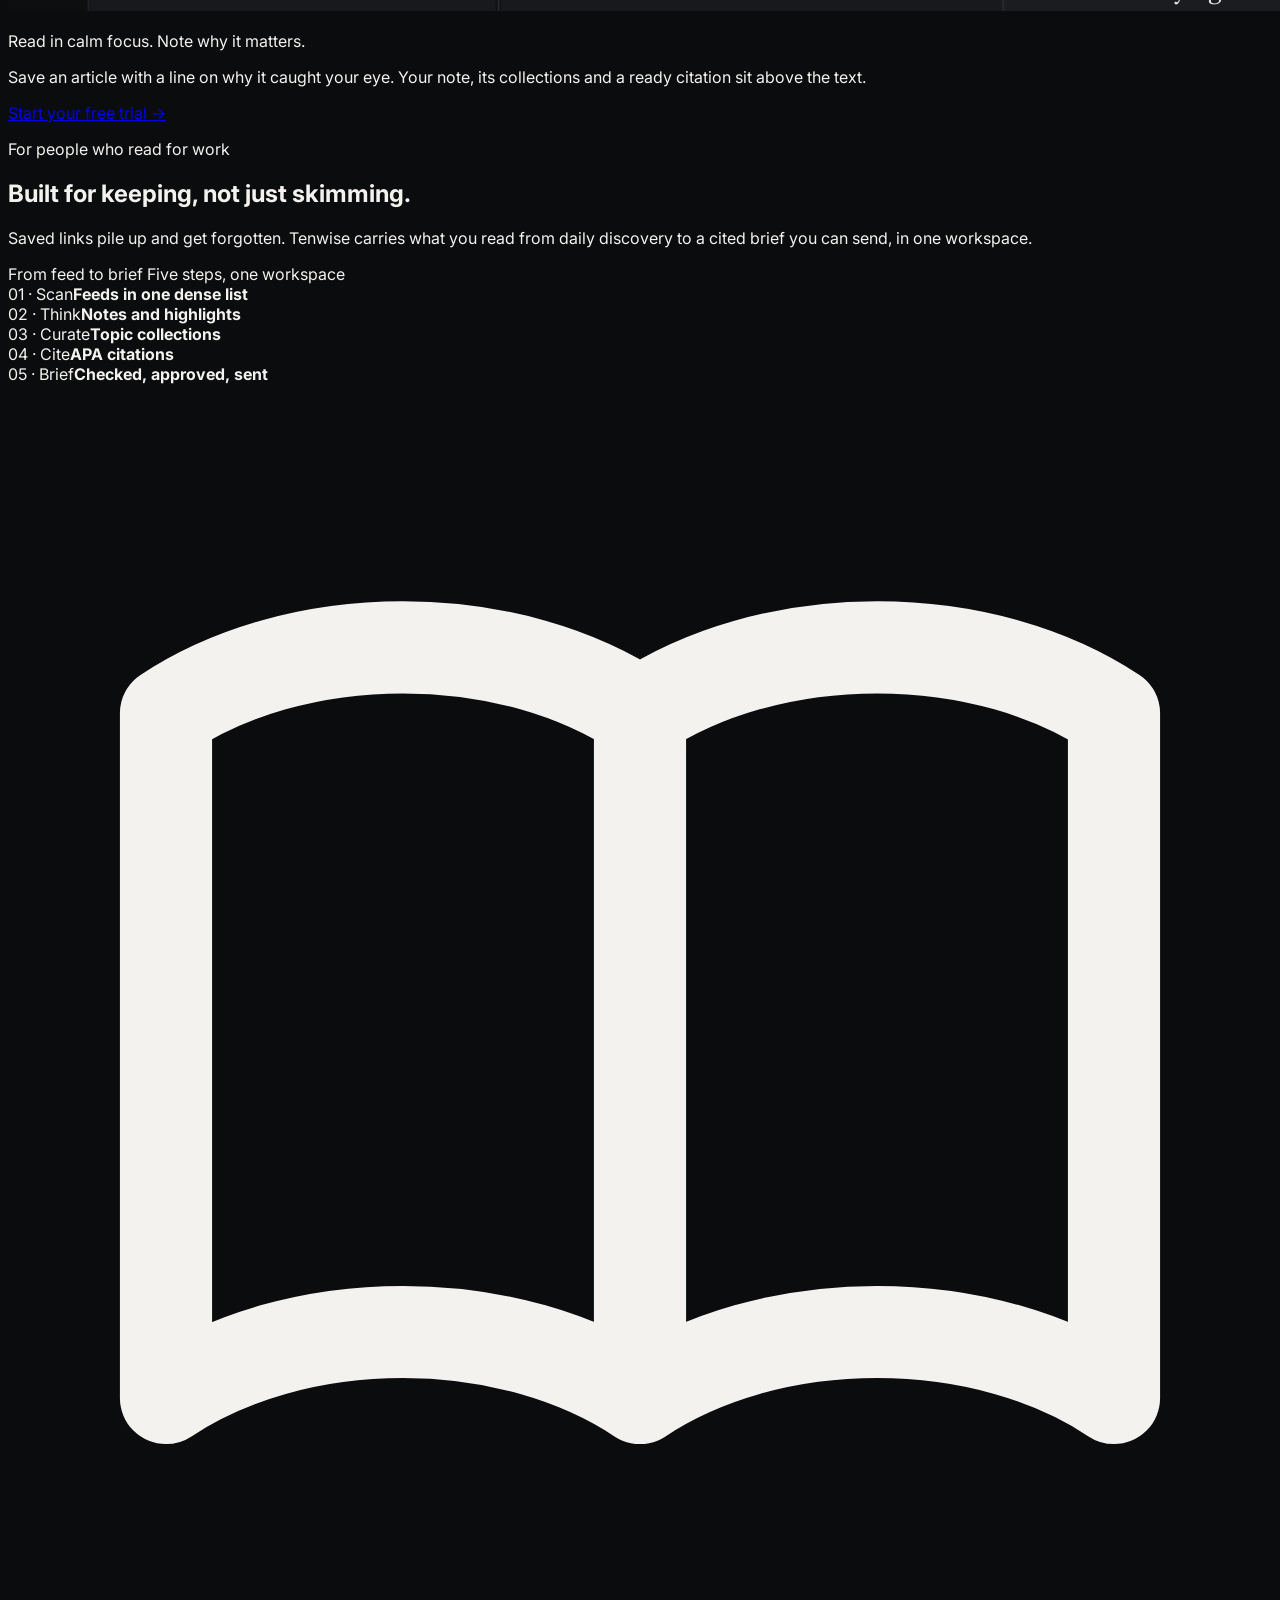
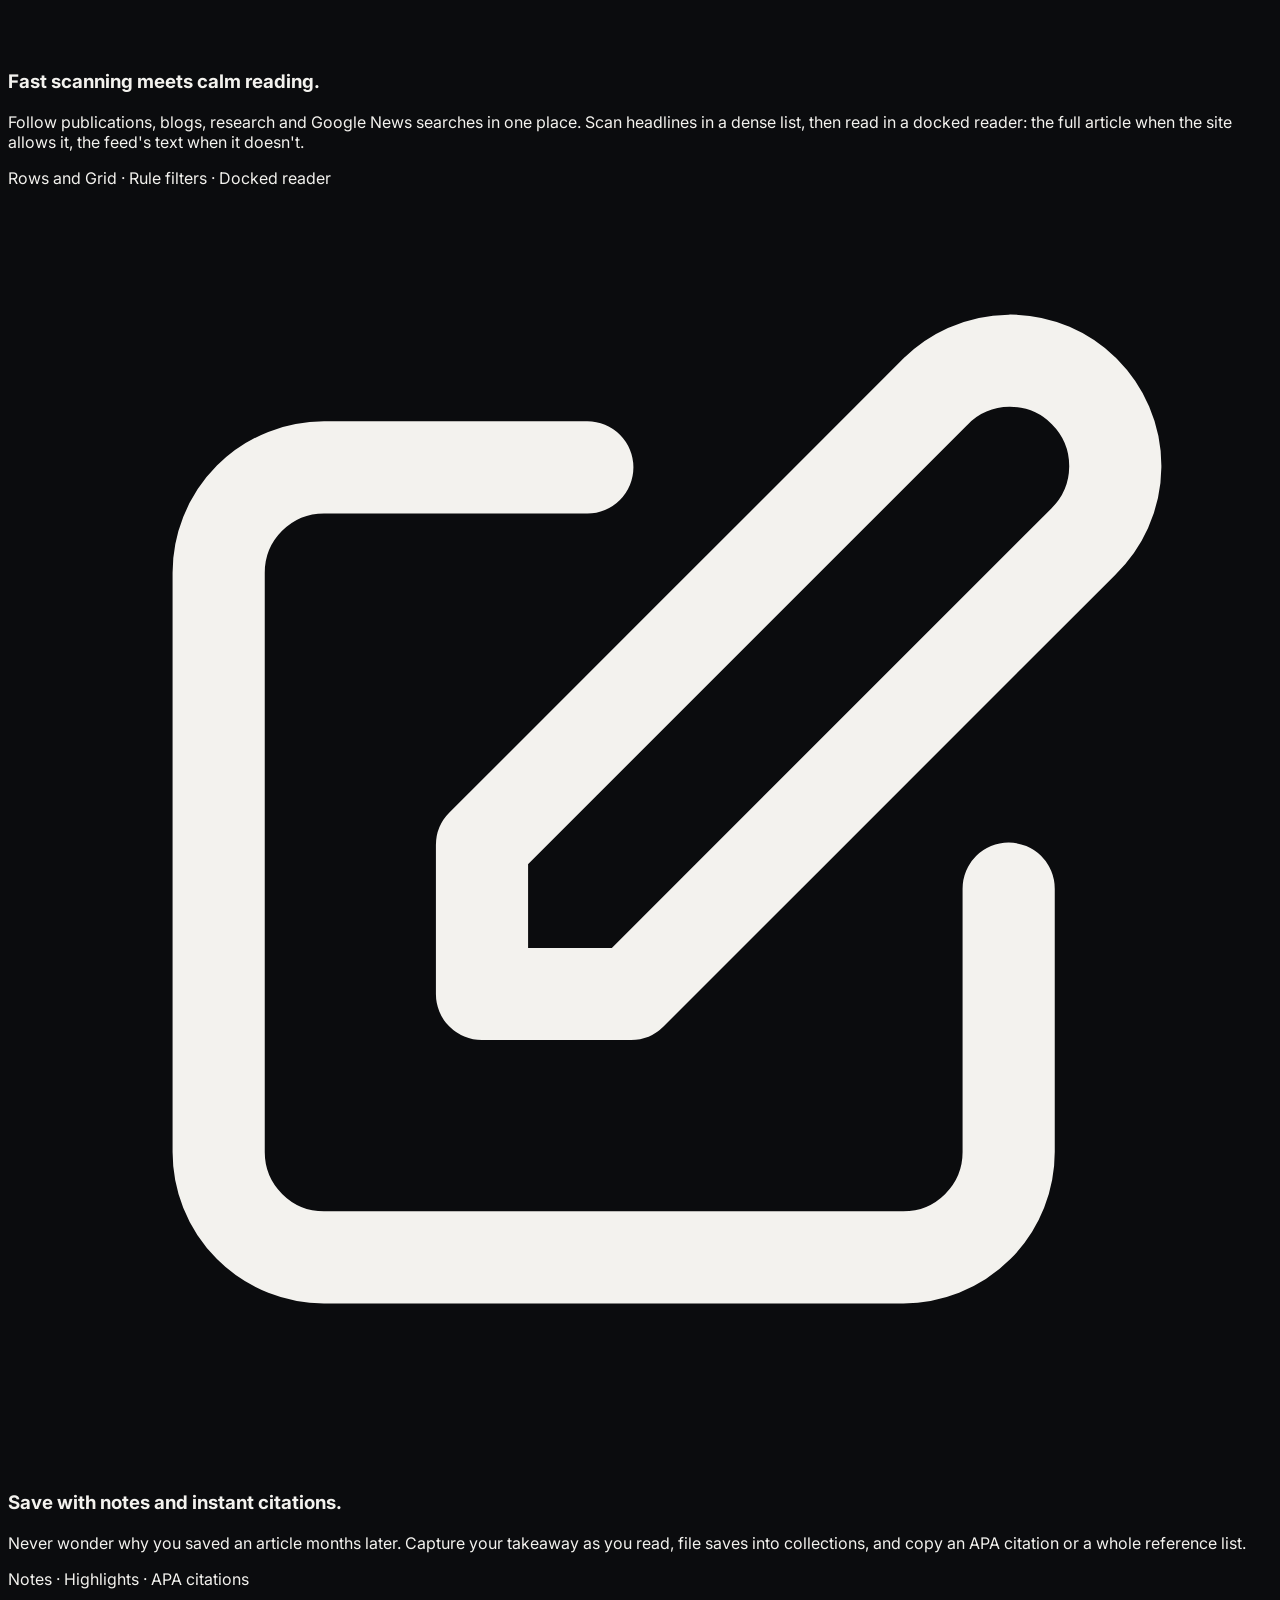
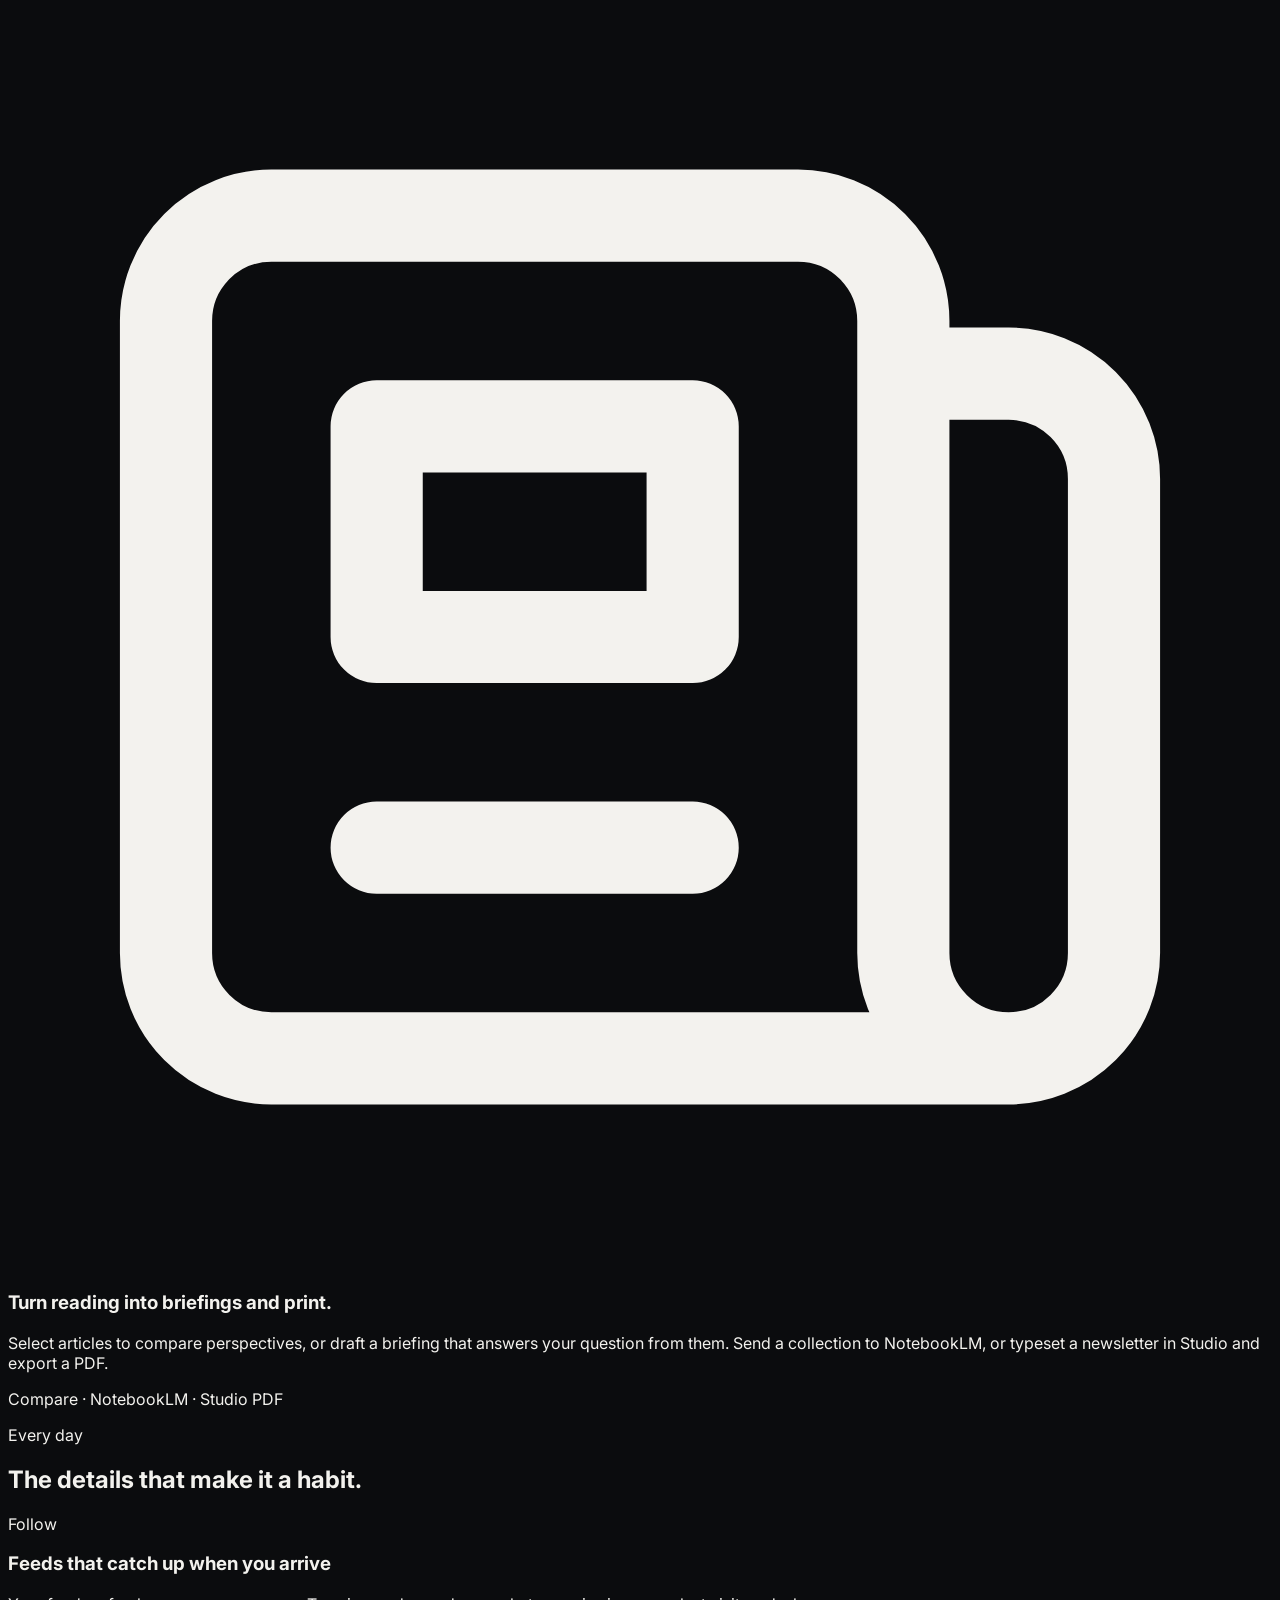
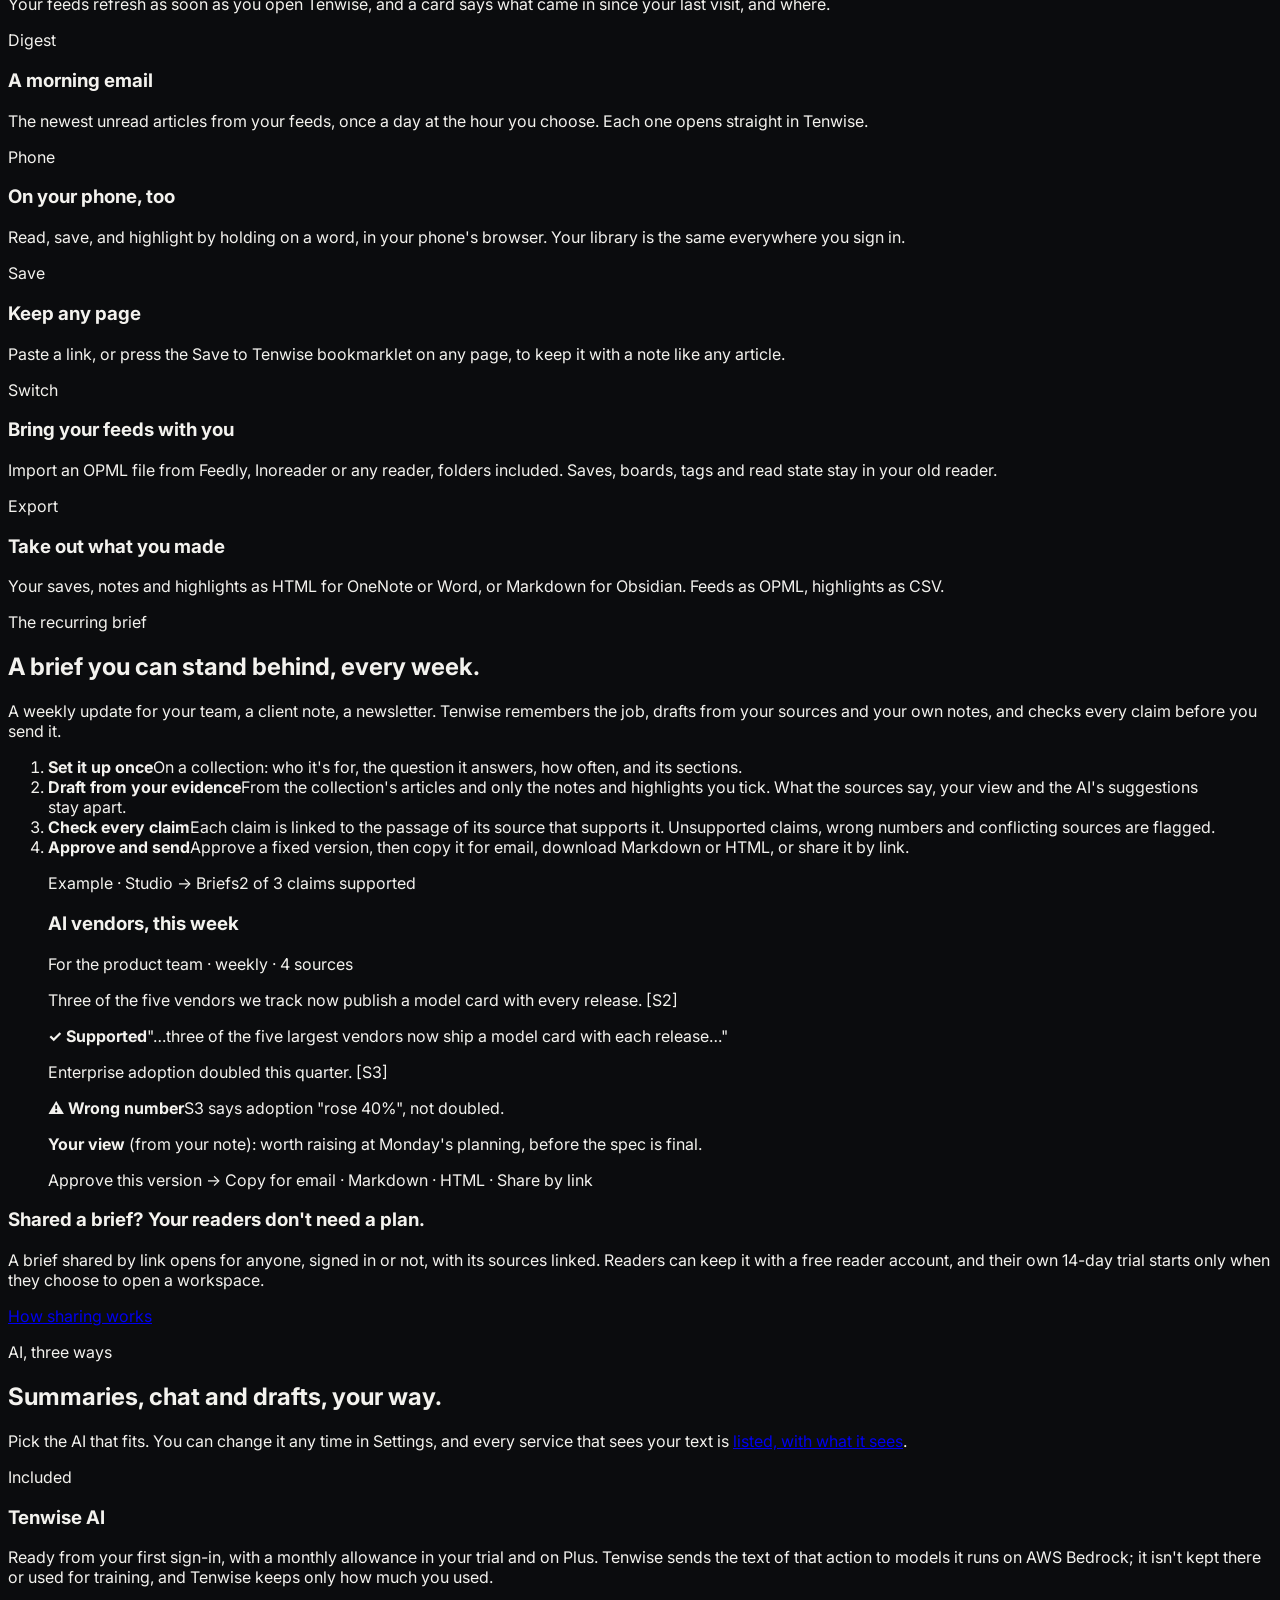
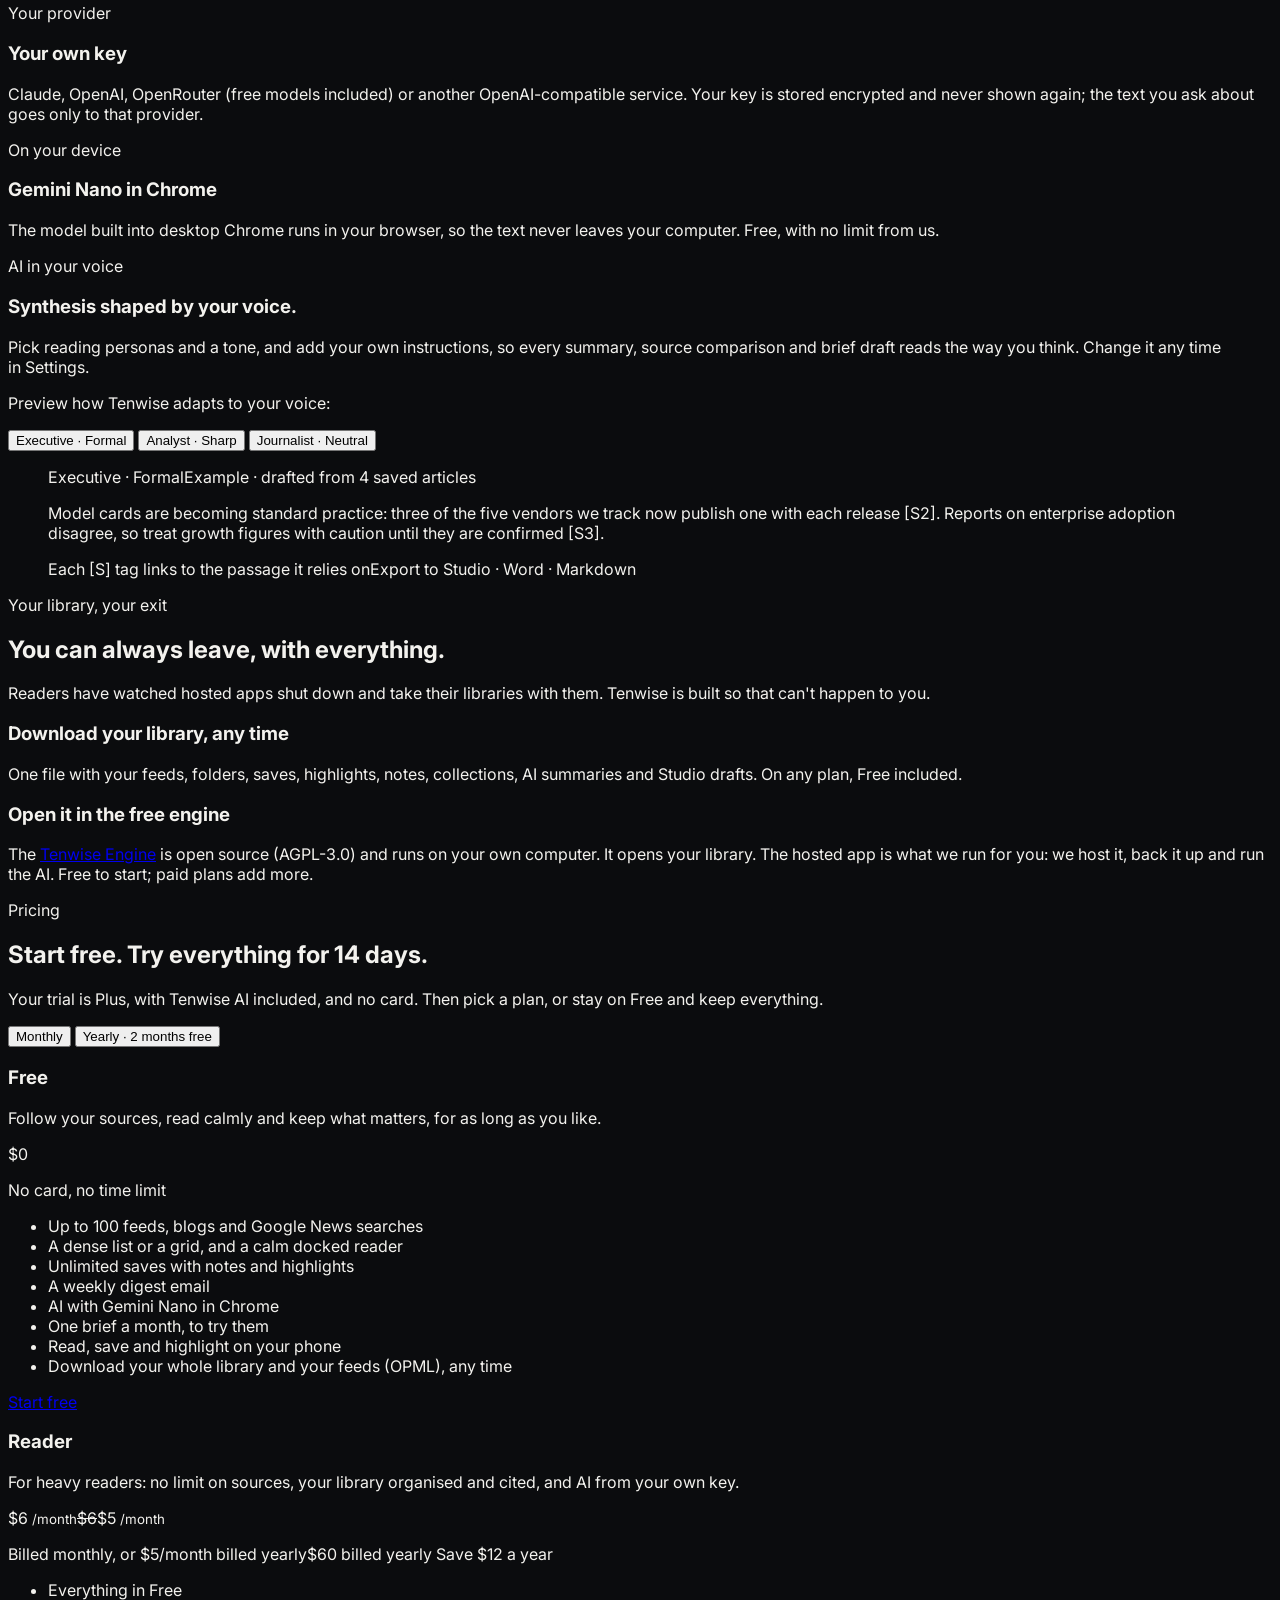
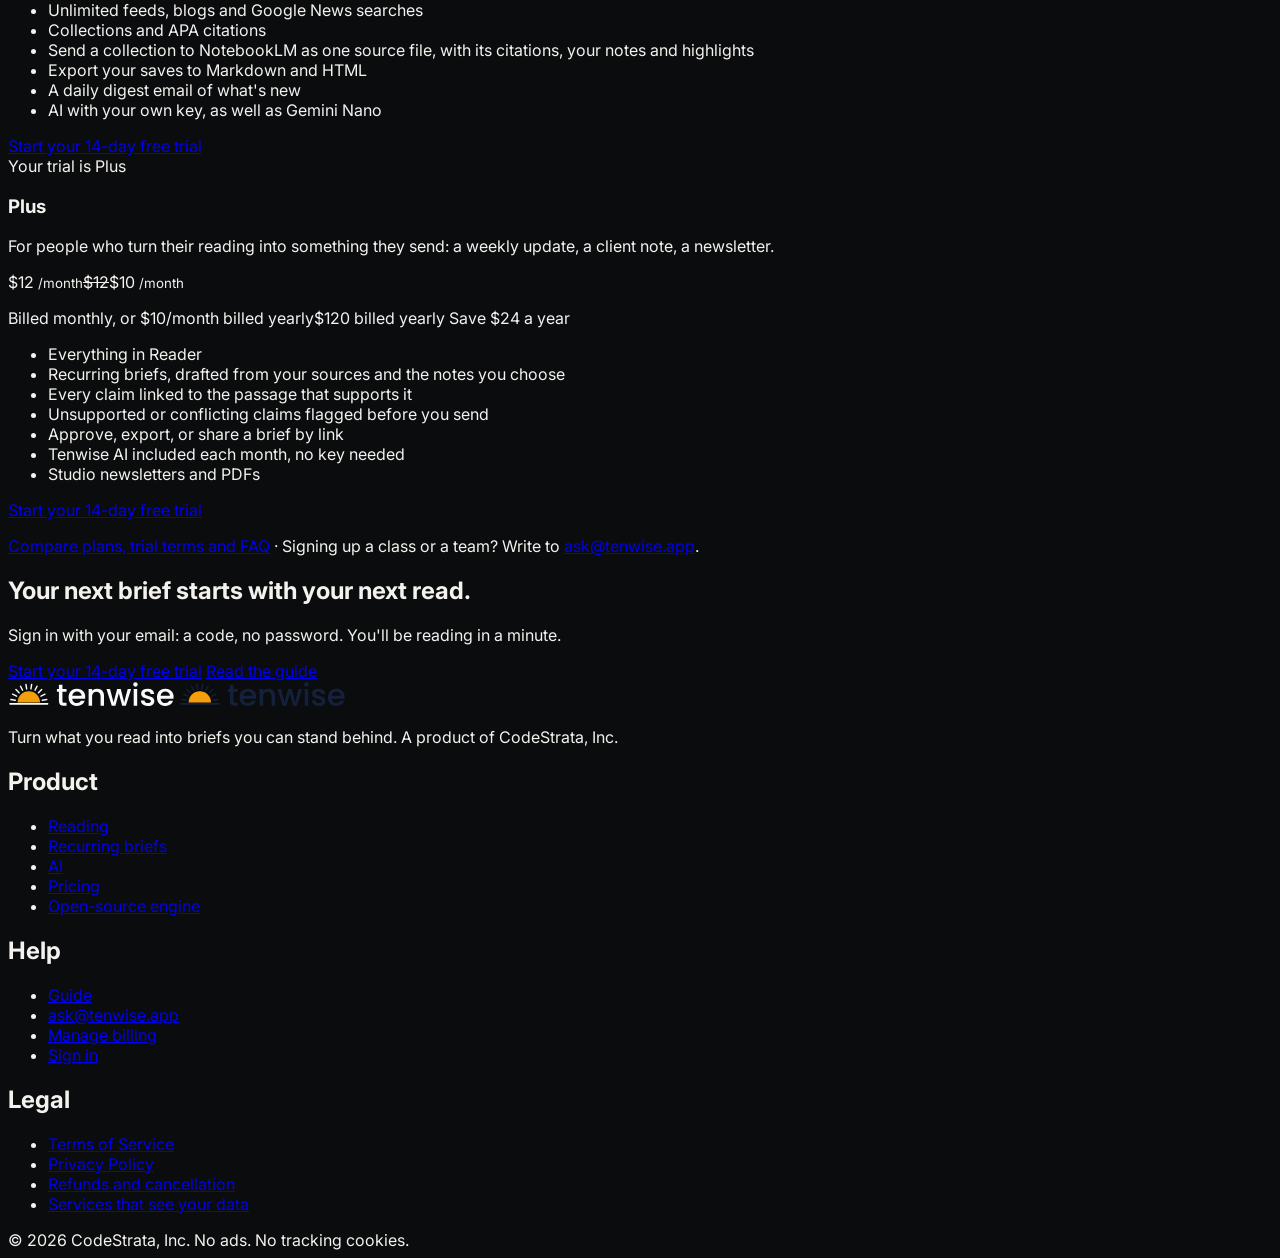
==== commit 2943c2d6: "Pricing: Send to NotebookLM is part of Reader (UX-12)" ====
--- a/public/index.html
+++ b/public/index.html
@@ -353,6 +353,7 @@
             <li class="plus-all">Everything in Free</li>
             <li>Unlimited feeds, blogs and Google News searches</li>
             <li>Collections and APA citations</li>
+            <li>Send a collection to NotebookLM as one source file, with its citations, your notes and highlights</li>
             <li>Export your saves to Markdown and HTML</li>
             <li>A daily digest email of what's new</li>
             <li>AI with your own key, as well as Gemini Nano</li>
@@ -372,7 +373,7 @@
             <li>Unsupported or conflicting claims flagged before you send</li>
             <li>Approve, export, or share a brief by link</li>
             <li>Tenwise AI included each month, no key needed</li>
-            <li>Studio newsletters and PDFs; Send to NotebookLM</li>
+            <li>Studio newsletters and PDFs</li>
           </ul>
           <a class="btn btn-primary" href="/login?ref=site-home-plus">Start your 14-day free trial</a>
         </article>
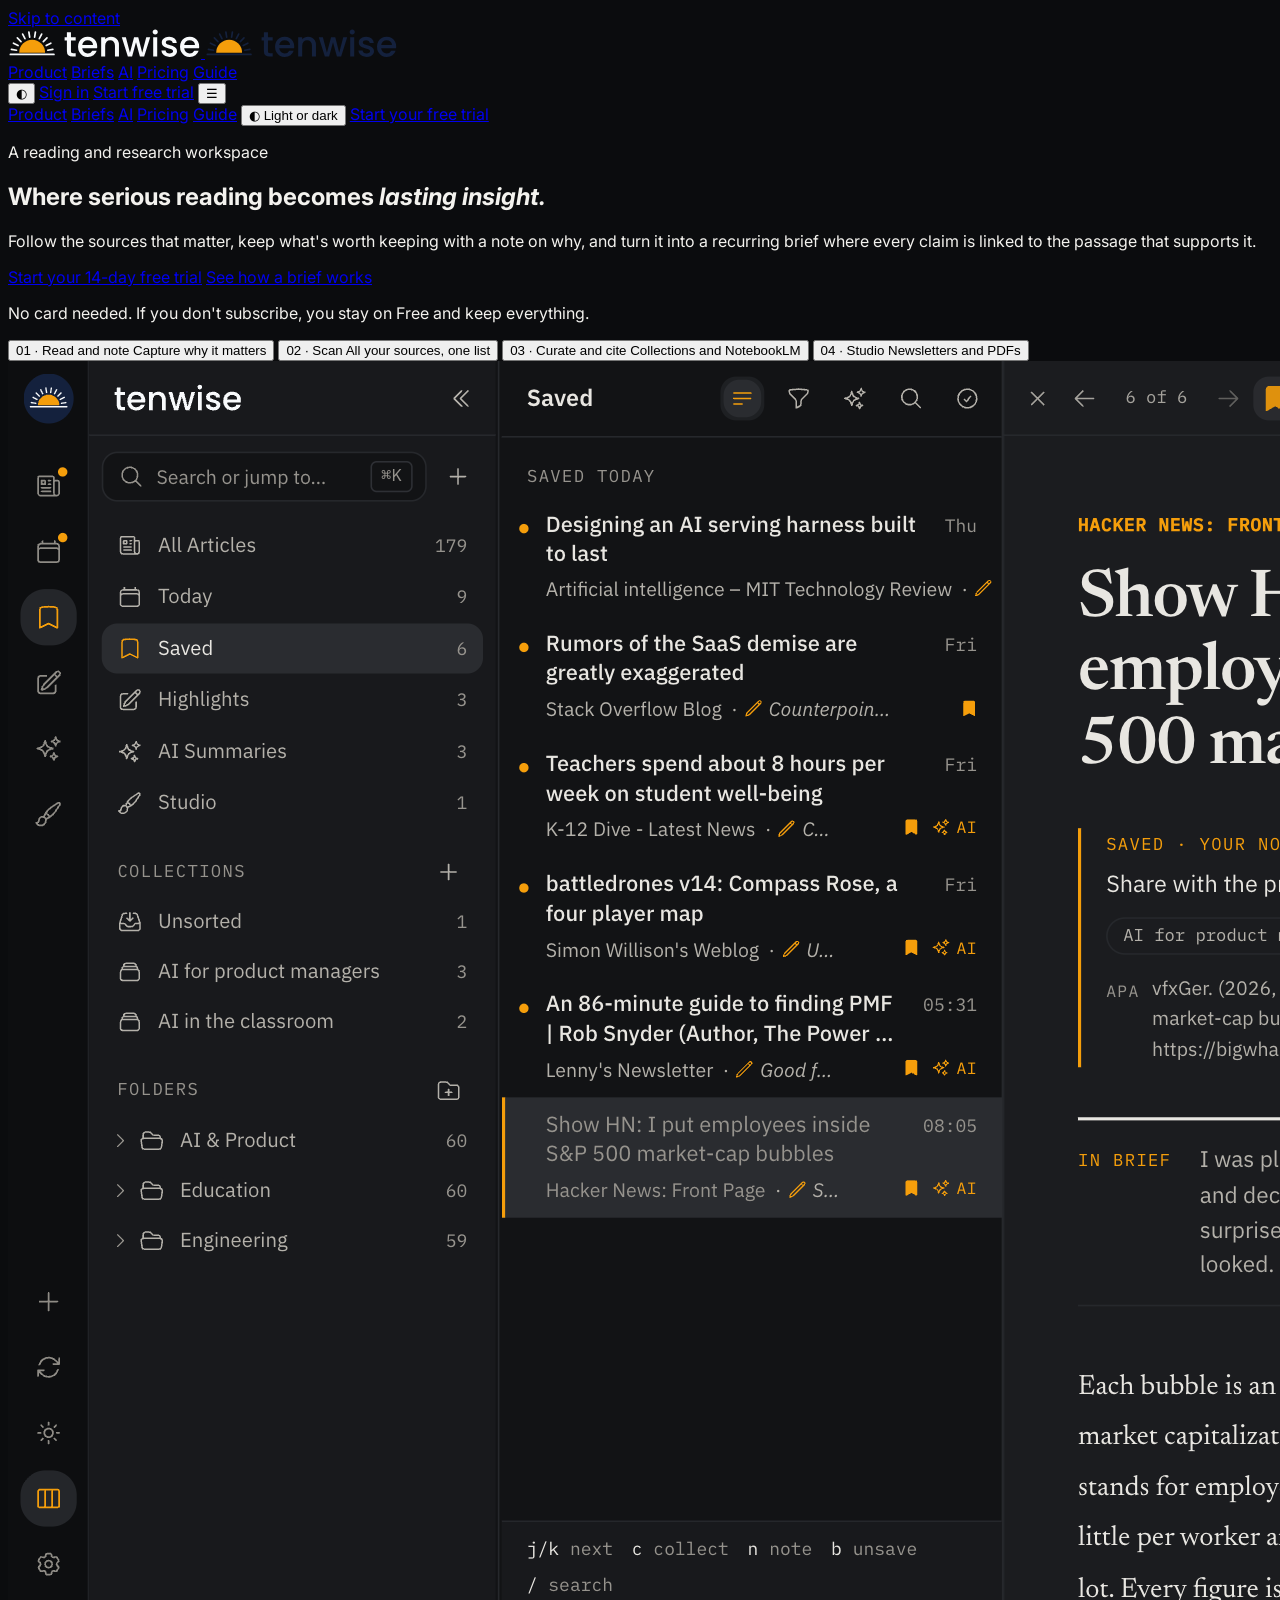
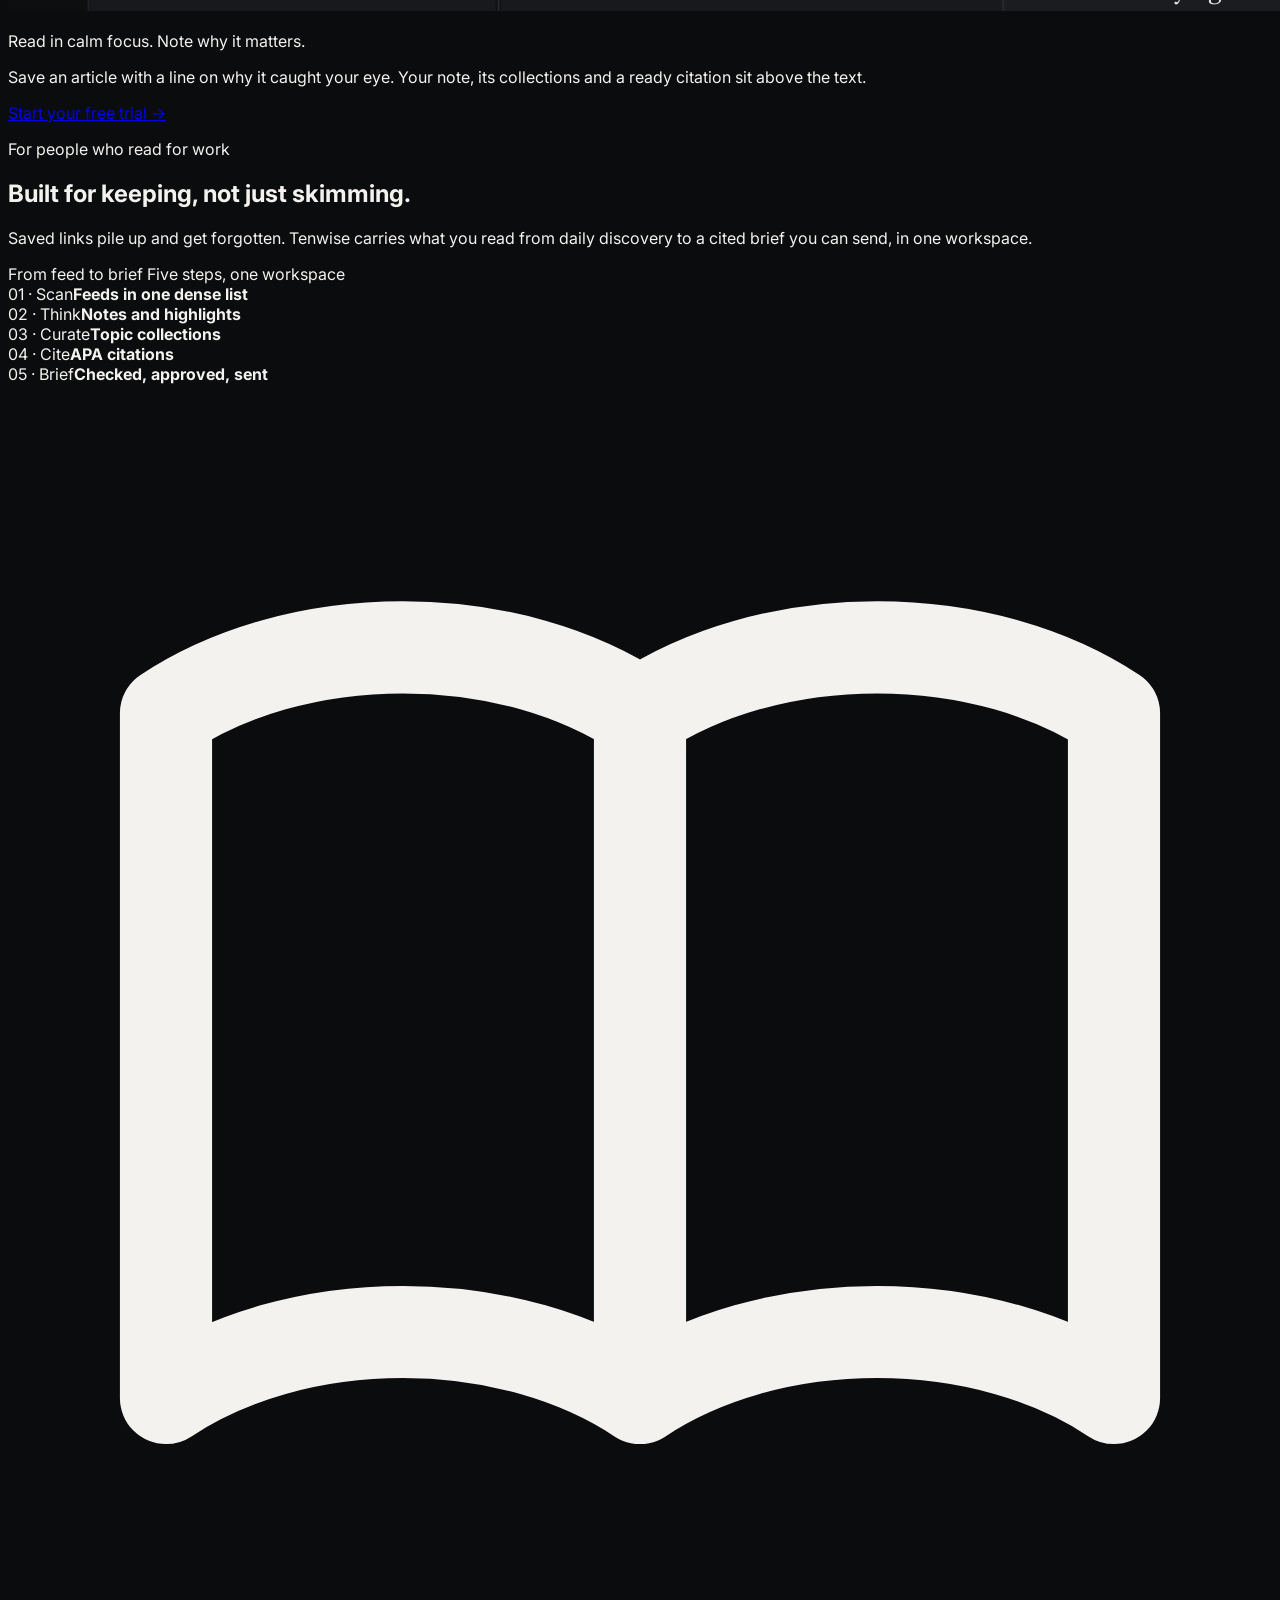
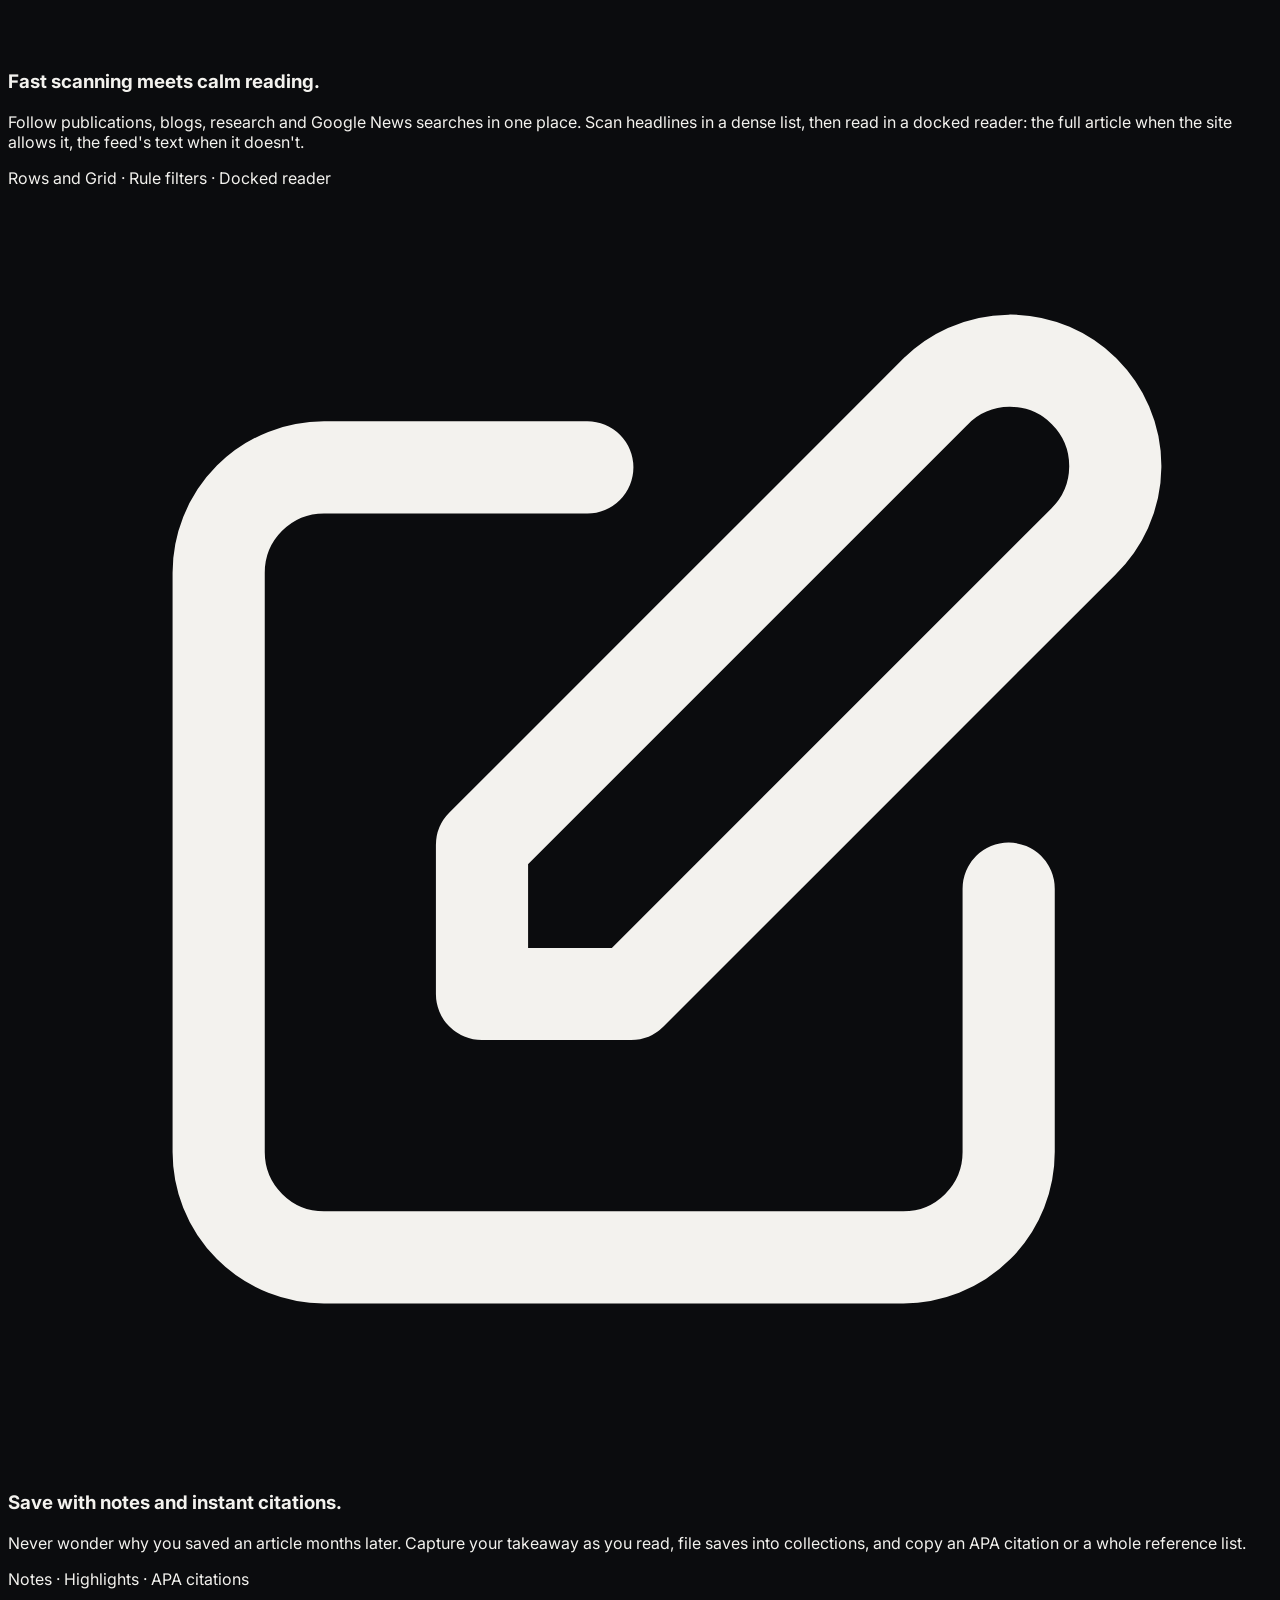
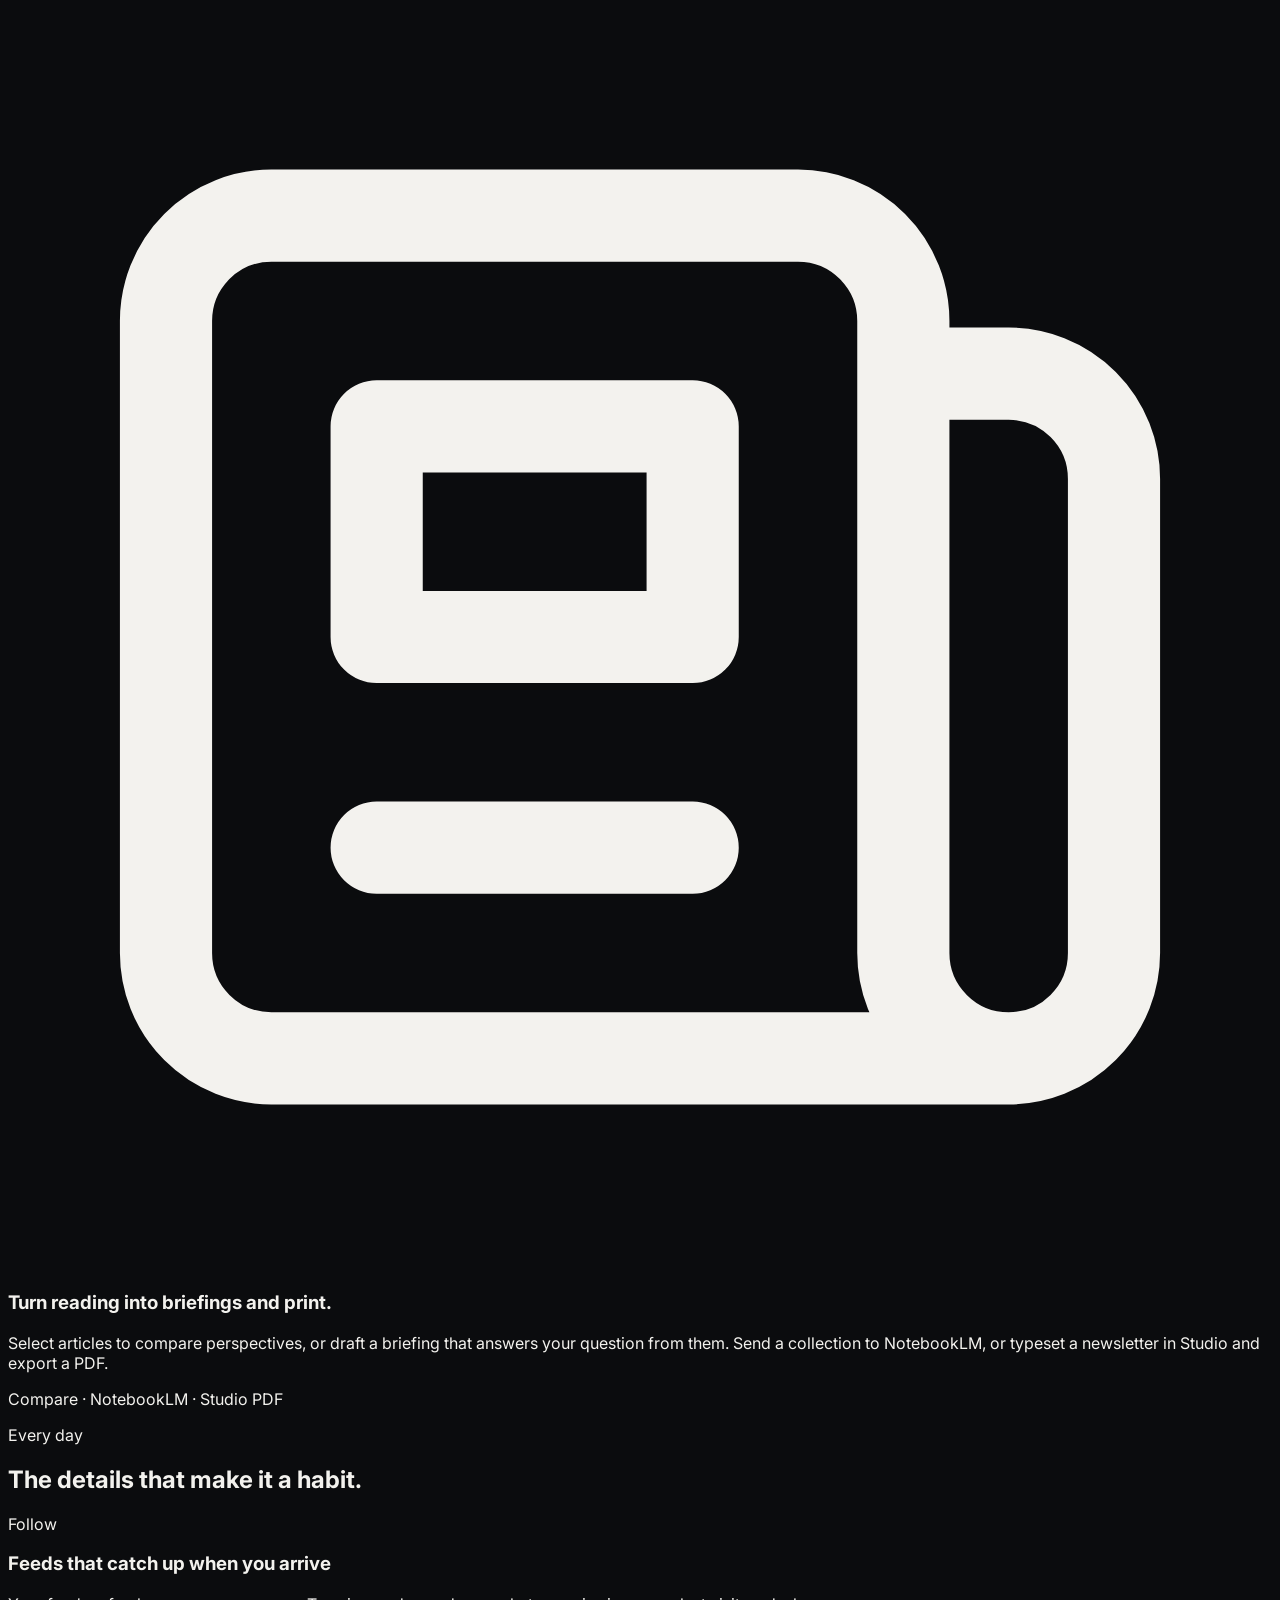
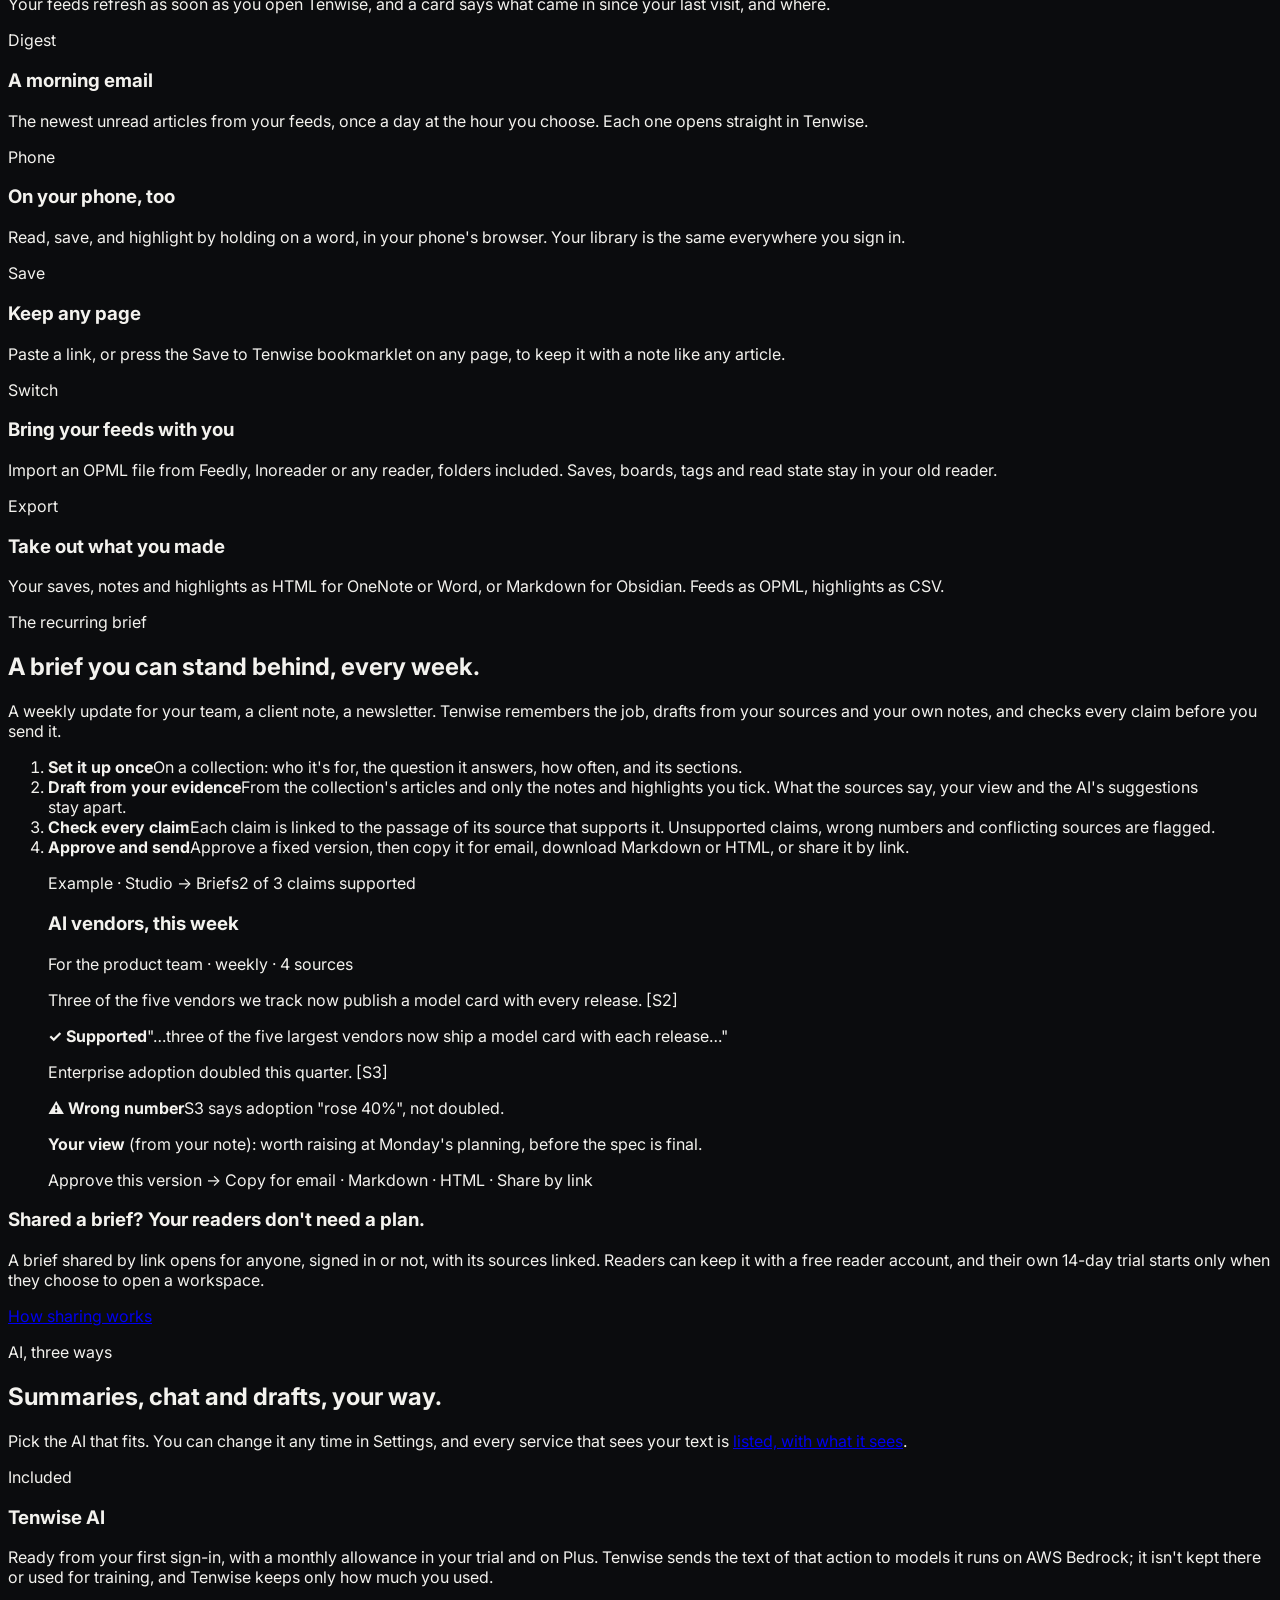
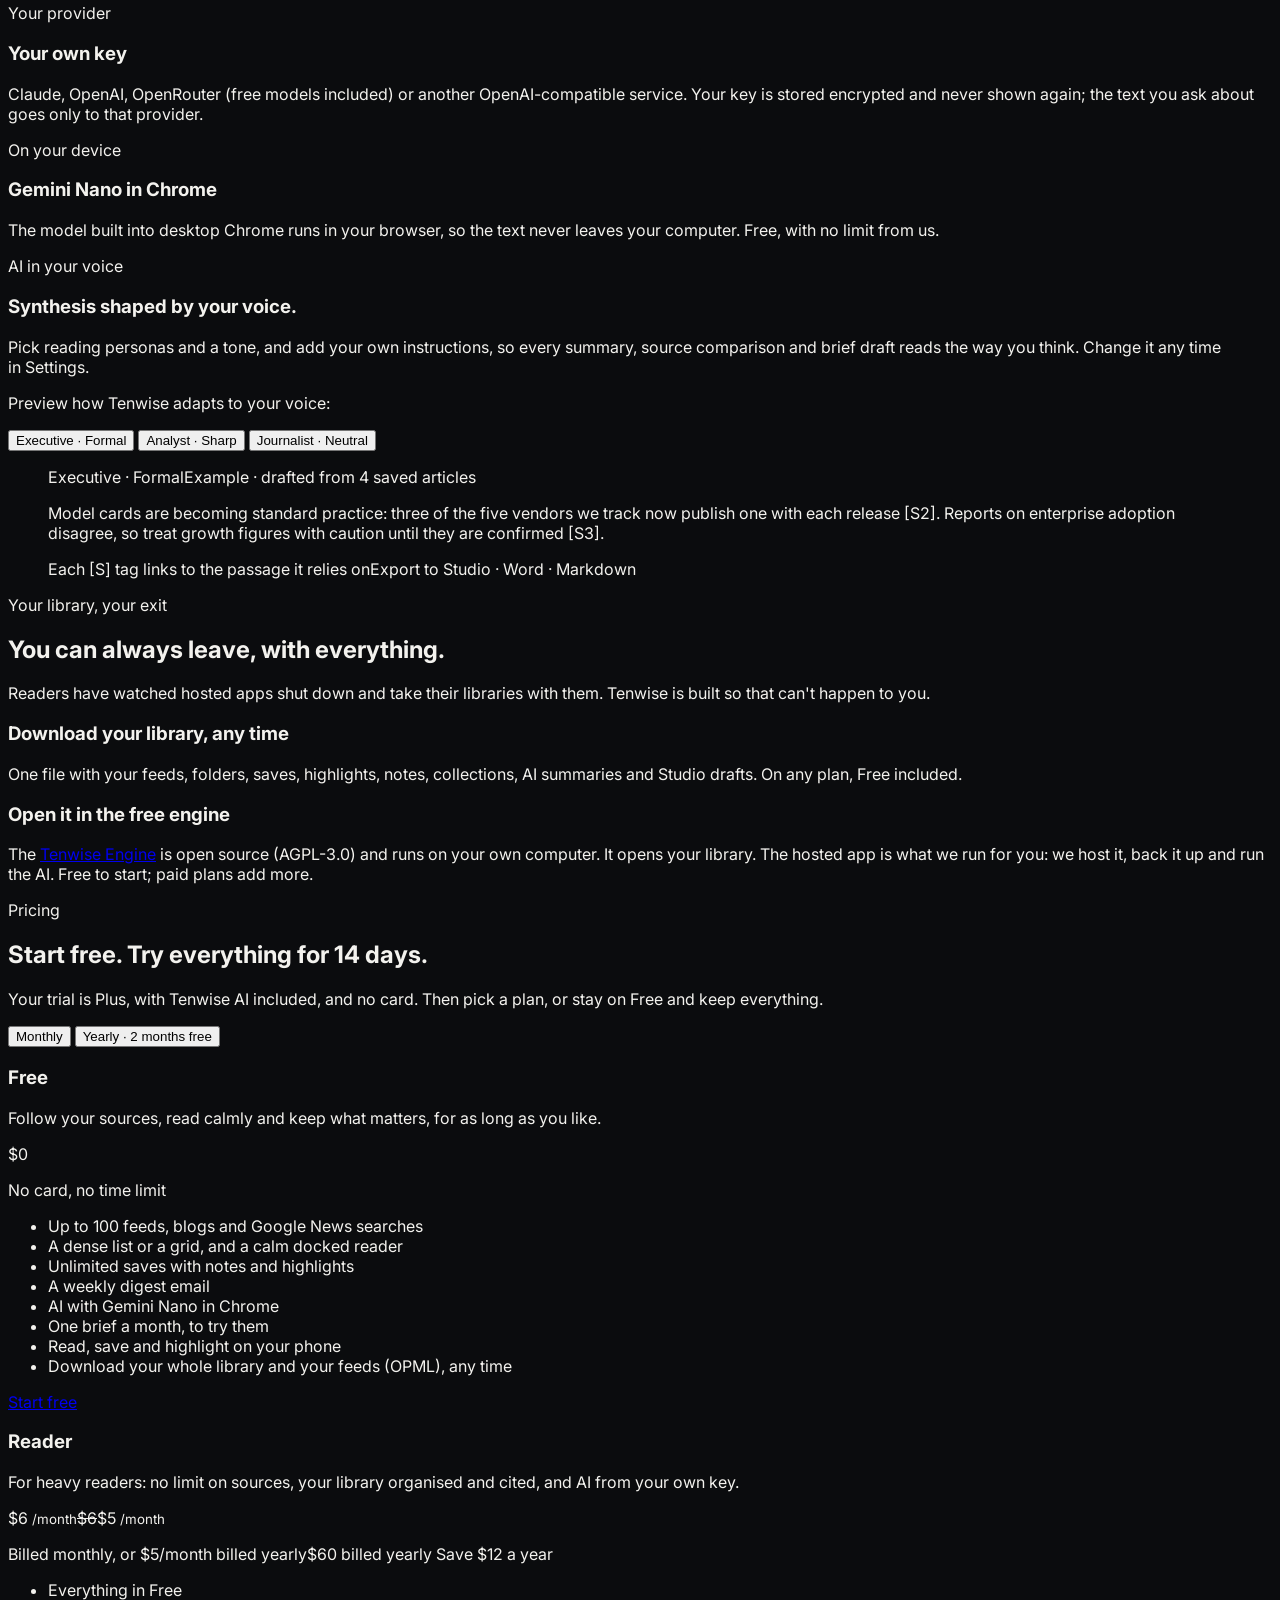
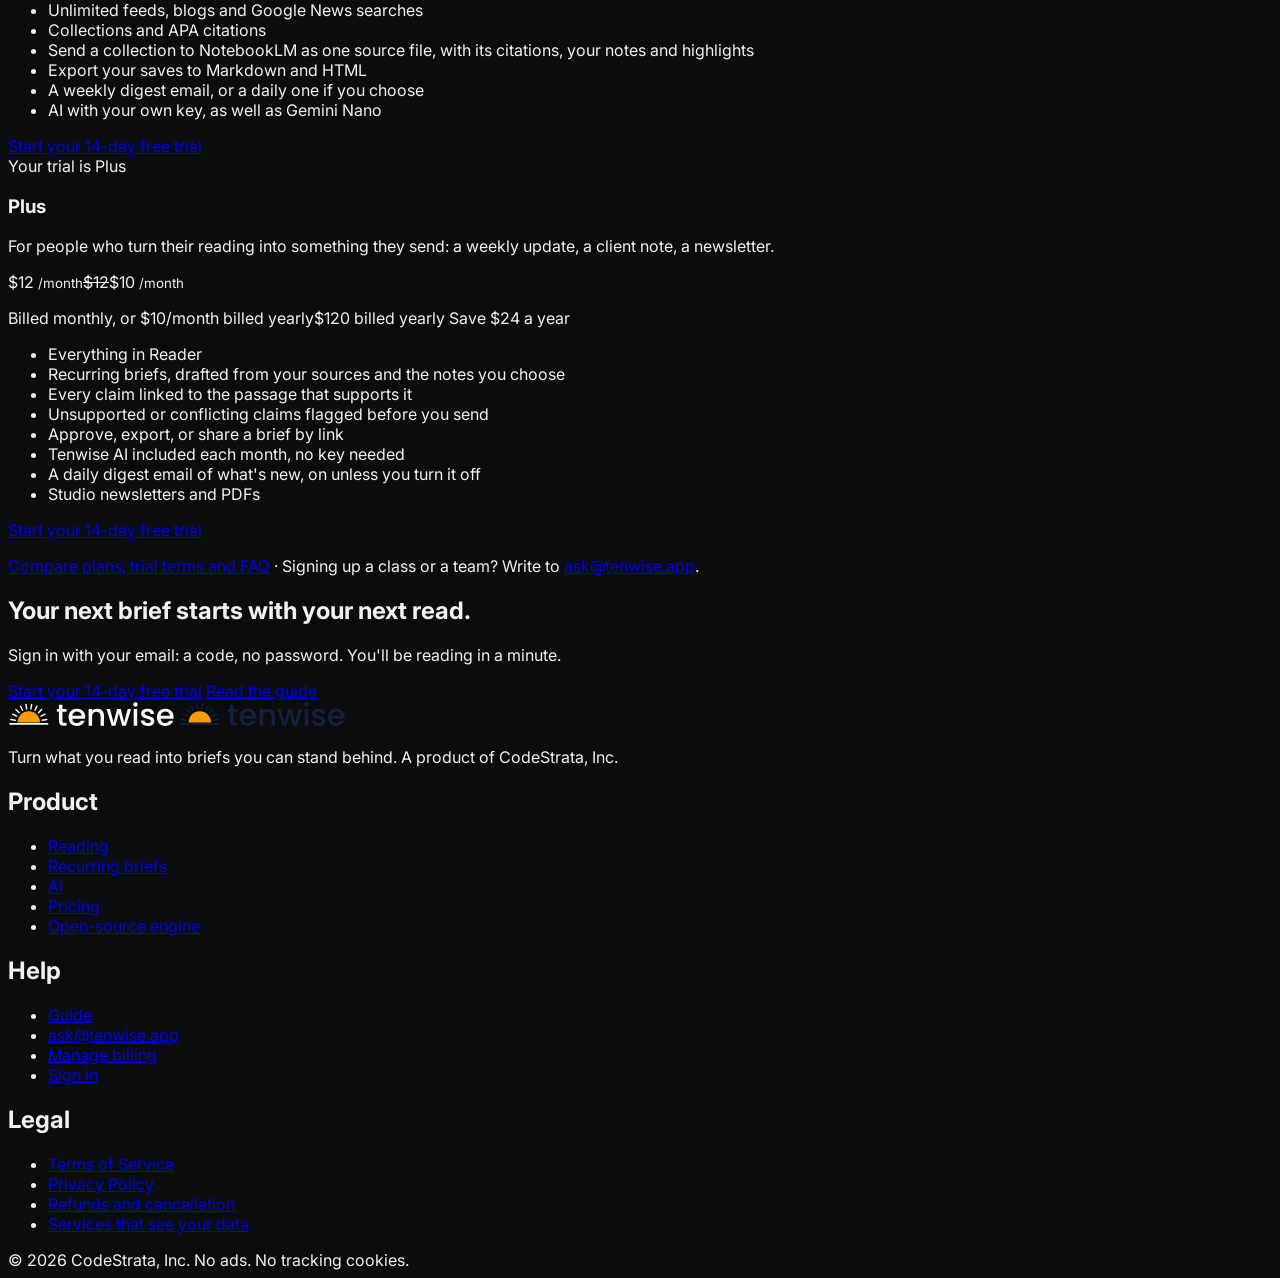
==== commit 6f76e356: "Pricing: weekly digest on Free and Reader (daily if chosen), daily on Plus (UX-12)" ====
--- a/public/index.html
+++ b/public/index.html
@@ -355,7 +355,7 @@
             <li>Collections and APA citations</li>
             <li>Send a collection to NotebookLM as one source file, with its citations, your notes and highlights</li>
             <li>Export your saves to Markdown and HTML</li>
-            <li>A daily digest email of what's new</li>
+            <li>A weekly digest email, or a daily one if you choose</li>
             <li>AI with your own key, as well as Gemini Nano</li>
           </ul>
           <a class="btn btn-ghost" href="/login?ref=site-home-reader">Start your 14-day free trial</a>
@@ -373,6 +373,7 @@
             <li>Unsupported or conflicting claims flagged before you send</li>
             <li>Approve, export, or share a brief by link</li>
             <li>Tenwise AI included each month, no key needed</li>
+            <li>A daily digest email of what's new, on unless you turn it off</li>
             <li>Studio newsletters and PDFs</li>
           </ul>
           <a class="btn btn-primary" href="/login?ref=site-home-plus">Start your 14-day free trial</a>
